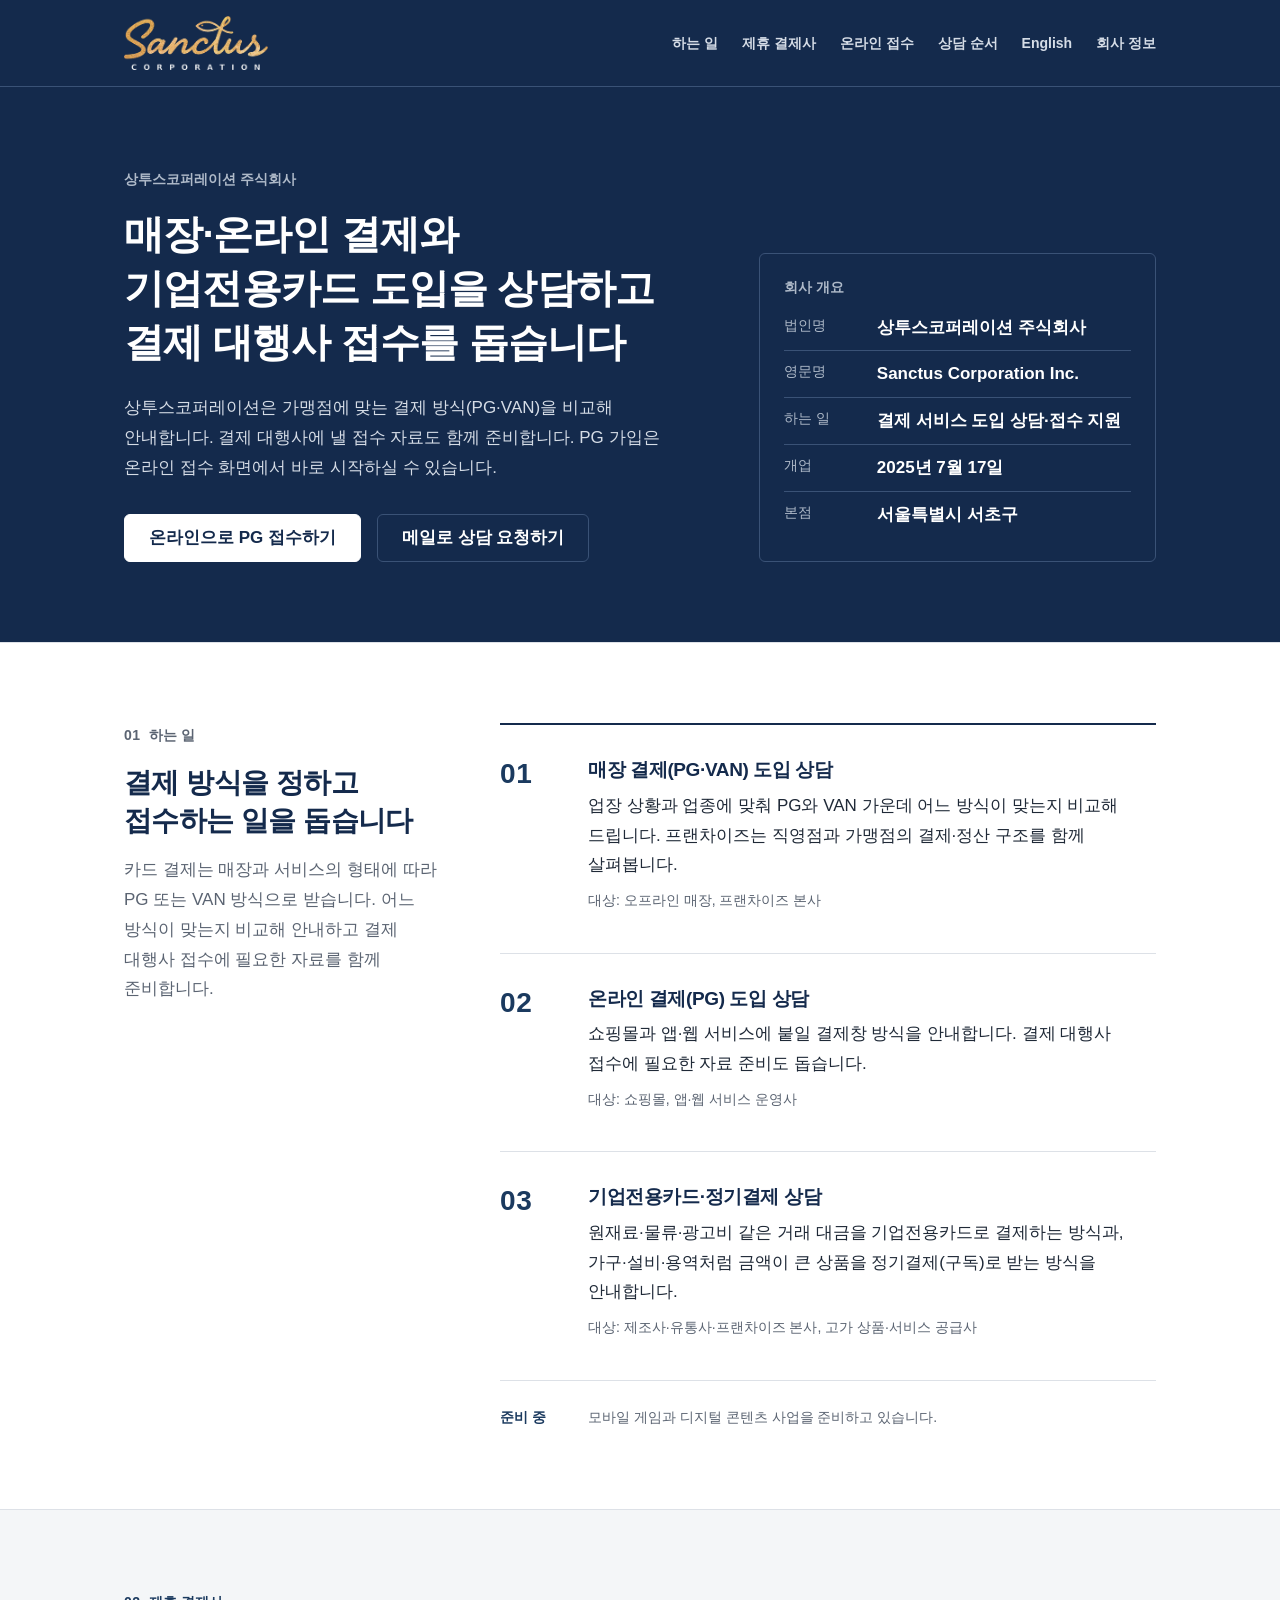
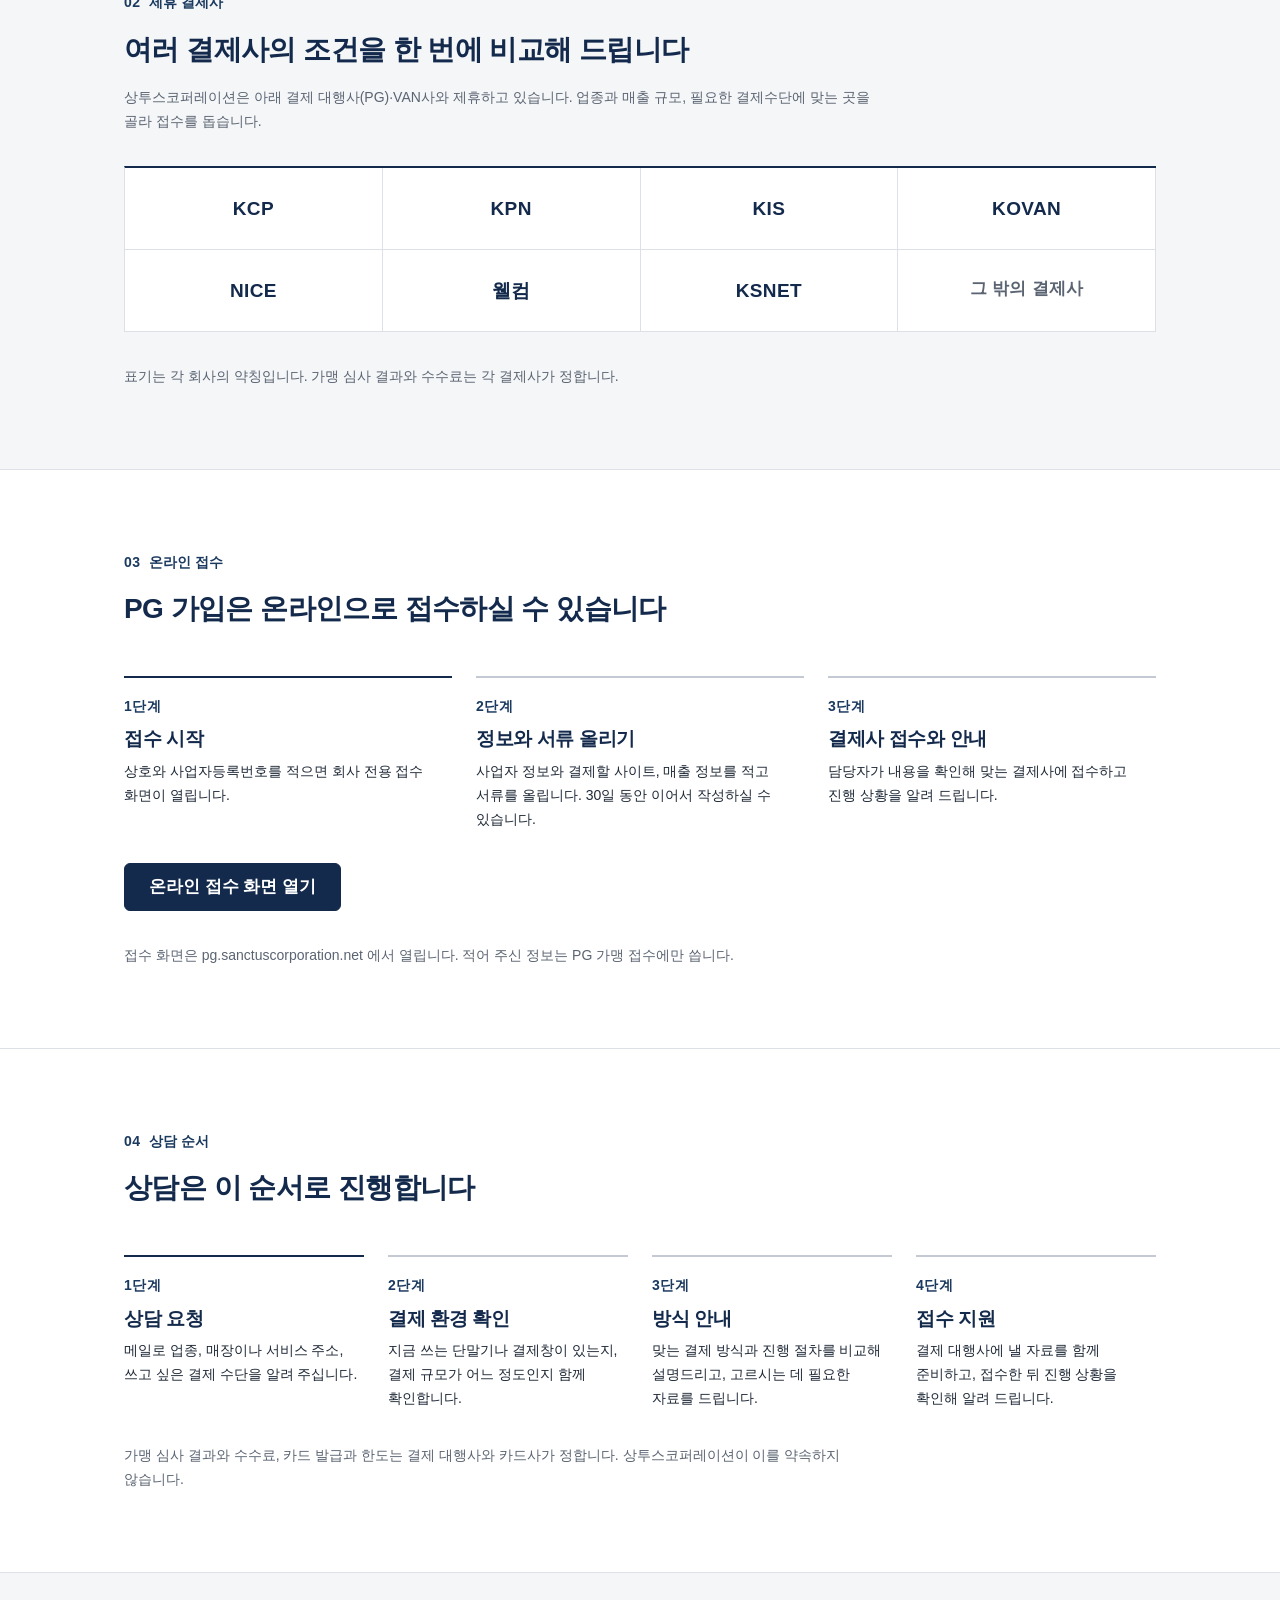
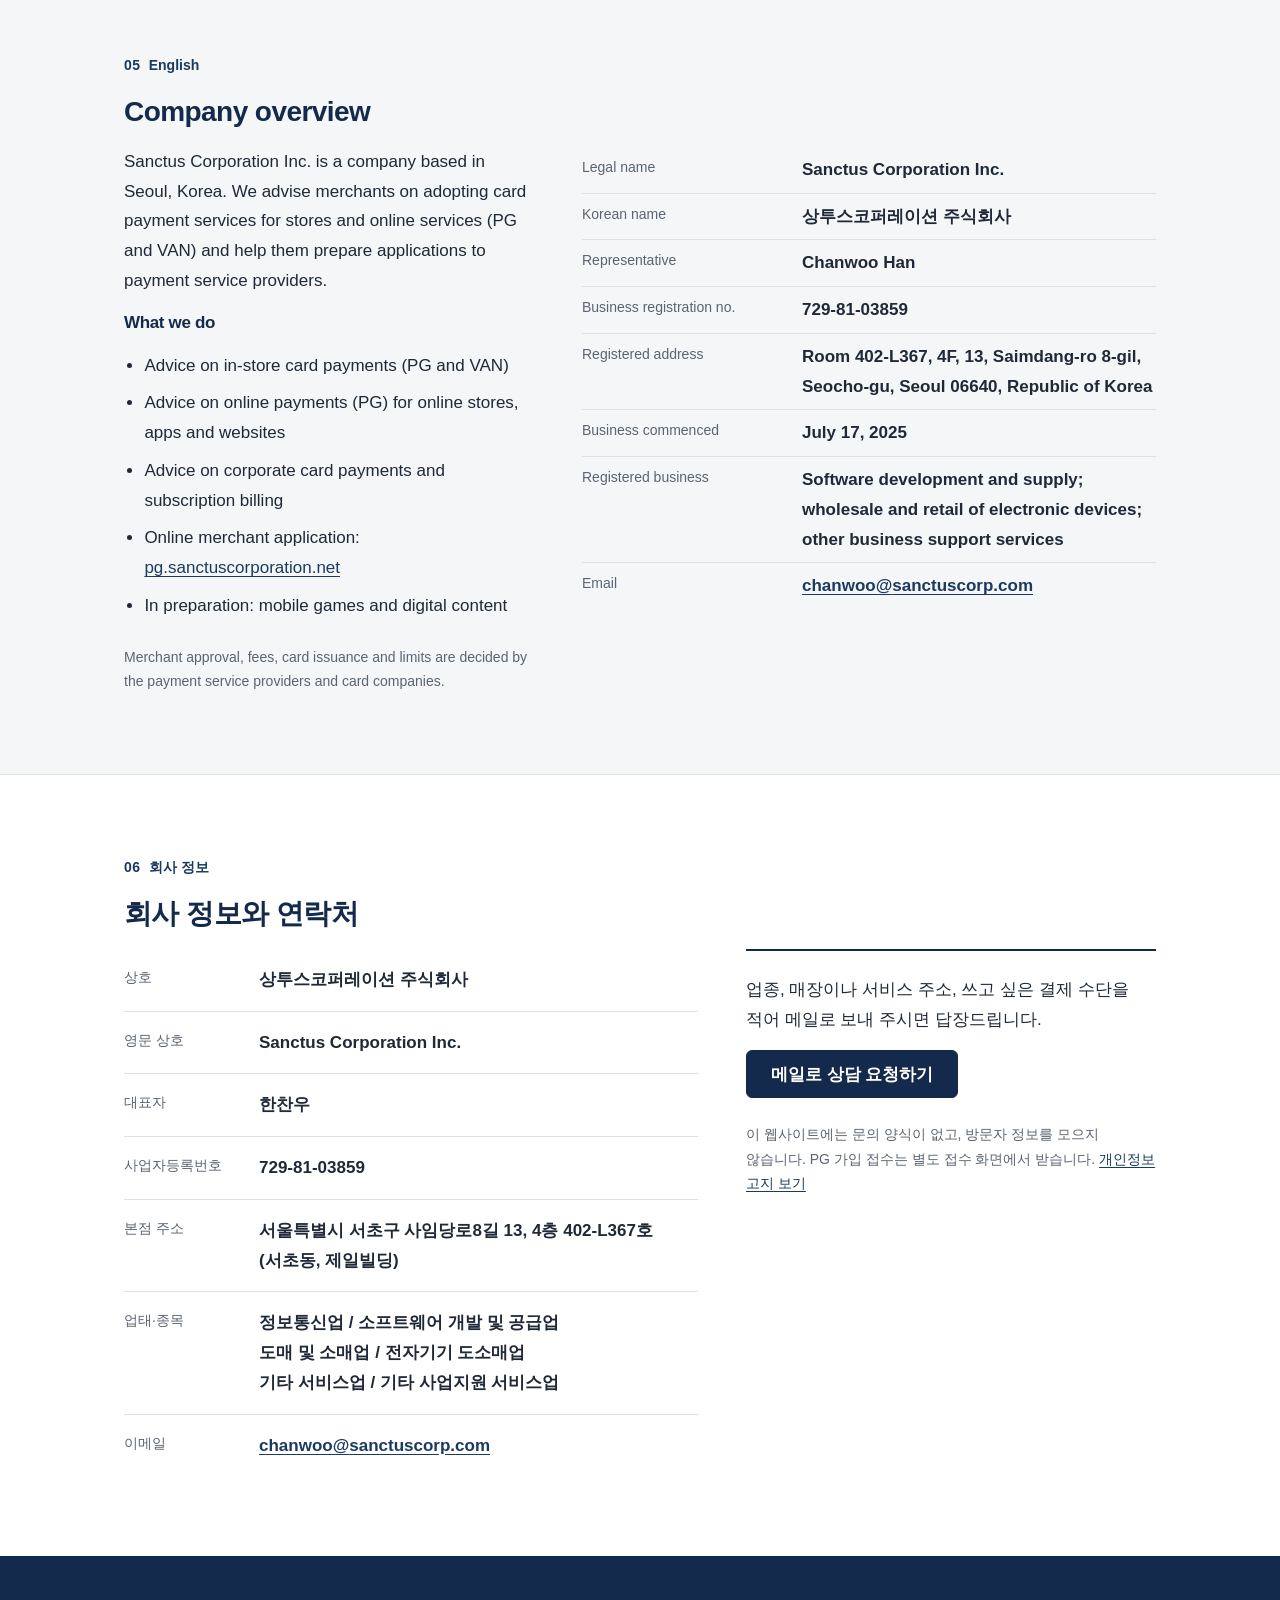
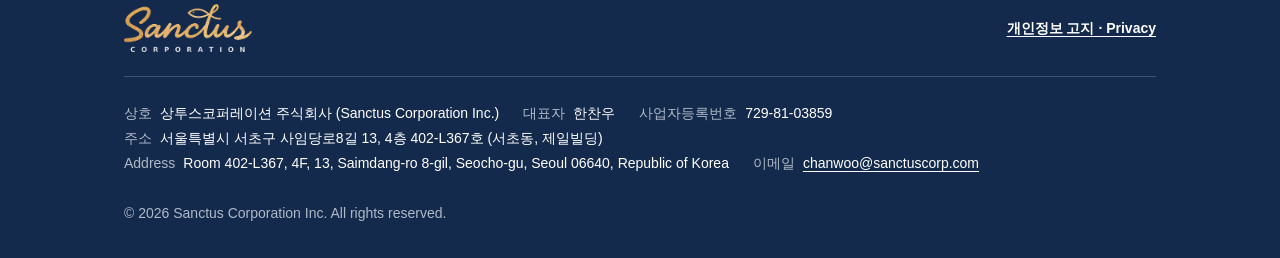
==== index.html @ ce3ea5f5 "feat: sanctuscorporation.com company site Co-Authored-By: Claude <noreply@anthropic.com>" ====
<!doctype html>
<html lang="ko">
<head>
<meta charset="utf-8">
<meta name="viewport" content="width=device-width, initial-scale=1">
<title data-slot="page-title">상투스코퍼레이션 주식회사 | 결제 서비스 도입 상담·PG 접수 · Sanctus Corporation Inc.</title>
<meta name="description" data-slot="page-description" content="상투스코퍼레이션 주식회사(Sanctus Corporation Inc.)는 매장·온라인 결제(PG·VAN)와 기업전용카드·정기결제 도입을 상담하고 결제 대행사 접수를 돕는 서울 서초구의 회사입니다.">
<link rel="canonical" href="https://sanctuscorporation.com/">
<link rel="icon" href="favicon.svg" type="image/svg+xml">
<link rel="apple-touch-icon" href="apple-touch-icon.png">
<meta name="theme-color" content="#142A4C">
<meta property="og:type" content="website">
<meta property="og:site_name" content="상투스코퍼레이션 주식회사">
<meta property="og:title" content="상투스코퍼레이션 주식회사 · Sanctus Corporation Inc.">
<meta property="og:description" content="매장·온라인 결제(PG·VAN)와 기업전용카드·정기결제 도입을 상담하고 결제 대행사 접수를 돕습니다.">
<meta property="og:url" content="https://sanctuscorporation.com/">
<meta property="og:image" content="https://sanctuscorporation.com/og-image.png">
<meta property="og:image:width" content="1200">
<meta property="og:image:height" content="630">
<meta property="og:image:alt" content="상투스코퍼레이션 로고와 회사 이름">
<meta property="og:locale" content="ko_KR">
<meta property="og:locale:alternate" content="en_US">
<meta name="twitter:card" content="summary_large_image">
<script type="application/ld+json">
{
  "@context": "https://schema.org",
  "@type": "Organization",
  "name": "Sanctus Corporation Inc.",
  "legalName": "Sanctus Corporation Inc.",
  "alternateName": "상투스코퍼레이션 주식회사",
  "url": "https://sanctuscorporation.com/",
  "logo": "https://sanctuscorporation.com/assets/sanctus-corporation-logo.png",
  "email": "chanwoo@sanctuscorp.com",
  "taxID": "729-81-03859",
  "address": {
    "@type": "PostalAddress",
    "streetAddress": "Room 402-L367, 4F, 13, Saimdang-ro 8-gil, Seocho-gu",
    "addressLocality": "Seoul",
    "postalCode": "06640",
    "addressCountry": "KR"
  }
}
</script>
<style>
/* sanctus-base v1 */
/* sanctus-base.css — 상투스 판 웹 기본 토큰 v1 (2026-10-11)
   원본: 강의랜딩 index.html :root, sanctus-doc-style 팔레트. 견본에는 이 파일을 <style> 안에 그대로 붙여 넣는다(외부 참조 금지).
   바꿀 때는 버전을 올리고 «00. 웹페이지 템플릿 목록»의 «공용 CSS 버전» 표와 영향받는 견본을 다시 점검한다. */
:root{
  /* 색 — 네이비 한 계열. 밝은 파랑·하늘색 음영·형광·신호색 금지. 강조는 크기·굵기로 */
  --navy-deep:#142A4C; --navy:#1B3A5F; --ink:#1F2937; --muted:#5B6472;
  --line:#DDE1E7; --line-strong:#C3CAD4; --bg:#FFFFFF; --bg-soft:#F4F6F8;
  --warn-bg:#FFF8E6; --warn-line:#E0C67A; --warn-ink:#6B4E00;
  /* 글자 — 4단 + 본문. 한글은 keep-all, 자간은 제목만 살짝 */
  --font:"Pretendard Variable",Pretendard,-apple-system,BlinkMacSystemFont,"Segoe UI","Malgun Gothic","맑은 고딕","Apple SD Gothic Neo","Noto Sans KR",sans-serif;
  --fs-1:clamp(28px,4.2vw,40px); --fs-2:clamp(22px,2.8vw,28px); --fs-3:19px; --fs-body:17px; --fs-small:14px;
  --lh-body:1.75; --lh-head:1.35;
  /* 여백 — 8의 배수 */
  --s1:8px; --s2:16px; --s3:24px; --s4:32px; --s5:48px; --s6:80px;
  /* 모서리 1종, 그림자 0 */
  --radius:6px;
  /* 모션 — 200ms 이하, 한 번만 */
  --ease:cubic-bezier(.2,.7,.2,1); --dur:180ms;
  --maxw:1080px; --maxw-text:760px;
}
*{box-sizing:border-box}
html{-webkit-text-size-adjust:100%}
body{margin:0;background:var(--bg);color:var(--ink);font-family:var(--font);font-size:var(--fs-body);
  line-height:var(--lh-body);word-break:keep-all;overflow-wrap:break-word}
h1,h2,h3{color:var(--navy-deep);line-height:var(--lh-head);letter-spacing:-0.02em;margin:0 0 var(--s2)}
h1{font-size:var(--fs-1);font-weight:800} h2{font-size:var(--fs-2);font-weight:700} h3{font-size:var(--fs-3);font-weight:700}
p{margin:0 0 var(--s2)} a{color:var(--navy);text-underline-offset:3px}
img{max-width:100%;height:auto;display:block}
.wrap{max-width:var(--maxw);margin:0 auto;padding:0 var(--s3)}
.wrap.text{max-width:var(--maxw-text)}
:focus-visible{outline:3px solid var(--navy);outline-offset:2px}
.sample-banner{background:var(--warn-bg);border-bottom:1px solid var(--warn-line);color:var(--warn-ink);
  font-size:var(--fs-small);text-align:center;padding:var(--s1) var(--s2)}
.slot{border:1px dashed var(--line-strong);background:var(--bg-soft);color:var(--muted);
  display:flex;align-items:center;justify-content:center;text-align:center;font-size:var(--fs-small);border-radius:var(--radius)}
.tbd{background:var(--warn-bg);color:var(--warn-ink);padding:0 4px;border-radius:3px;font-size:.9em}
@media (prefers-reduced-motion:reduce){*{animation:none!important;transition:none!important;scroll-behavior:auto!important}}

/* sanctuscorporation.com 회사 홈페이지 — W01 기업·브랜드 홈페이지, 변형 «다. 진한 바탕형» (2026-11-10)
   글꼴은 외부에서 불러오지 않습니다. --font 의 Pretendard 는 기기에 설치돼 있을 때만 쓰이고, 없으면 시스템 고딕으로 내려갑니다. */
:root{--on-navy:#D5DCE6; --on-navy-muted:#AEB9C8; --on-navy-strong:#FFFFFF; --line-on-navy:#3A5276}
html{scroll-behavior:smooth}
.label{display:flex;flex-wrap:wrap;min-width:0;overflow-wrap:anywhere;gap:var(--s1);align-items:baseline;font-size:var(--fs-small);font-weight:600;color:var(--navy);margin:0 0 var(--s2)}
.label .no{font-variant-numeric:tabular-nums;letter-spacing:.04em}
section{padding:var(--s6) 0;border-top:1px solid var(--line)}
section.soft{background:var(--bg-soft)}
.skip{position:absolute;left:var(--s2);top:calc(var(--s6) * -1);z-index:10;background:var(--bg);color:var(--navy-deep);padding:var(--s1) var(--s2);border-radius:var(--radius);font-weight:700;text-decoration:none}
.skip:focus{top:var(--s2)}

/* 상단 — 진한 네이비. 로고(금색·흰 글자)는 어두운 바탕용입니다 */
.site-head{background:var(--navy-deep);border-bottom:1px solid var(--line-on-navy)}
.site-head .wrap{display:flex;flex-wrap:wrap;align-items:center;justify-content:space-between;gap:var(--s1) var(--s4);padding-top:var(--s2);padding-bottom:var(--s2)}
.brand{display:inline-flex;align-items:center;min-height:44px;border-radius:var(--radius)}
.brand img{width:144px}
.nav ul{list-style:none;margin:0;padding:0;display:flex;flex-wrap:wrap;gap:0 var(--s3)}
.nav a{display:inline-flex;align-items:center;min-height:44px;color:var(--on-navy);text-decoration:none;font-size:var(--fs-small);font-weight:600}
.nav a:hover{color:var(--on-navy-strong);text-decoration:underline}
.site-head :focus-visible,.hero :focus-visible,.site-foot :focus-visible{outline-color:var(--on-navy-strong)}

/* 히어로 — 진한 바탕, 왼쪽 정렬 한 문장 + 버튼 하나, 오른쪽 회사 개요 표 */
.hero{background:var(--navy-deep);color:var(--on-navy);border-top:0;padding:var(--s6) 0}
.hero .label{color:var(--on-navy-muted)}
.hero-grid{display:grid;grid-template-columns:minmax(0,7fr) minmax(0,5fr);gap:var(--s6);align-items:end}
.hero h1{color:var(--on-navy-strong);max-width:16em;margin-bottom:var(--s3);text-wrap:pretty}
.hero .lead{color:var(--on-navy);max-width:34em;margin-bottom:var(--s4)}
.btn{display:inline-flex;align-items:center;justify-content:center;min-height:48px;padding:0 var(--s3);background:var(--navy-deep);color:var(--on-navy-strong);
  text-decoration:none;font-weight:700;border-radius:var(--radius);border:1px solid var(--navy-deep);text-align:center;transition:background var(--dur) var(--ease)}
.btn:hover{background:var(--navy)}
.btn.on-dark{background:var(--on-navy-strong);color:var(--navy-deep);border-color:var(--on-navy-strong)}
.btn.on-dark:hover{background:var(--on-navy)}
.facts{border:1px solid var(--line-on-navy);border-radius:var(--radius);padding:var(--s3)}
.facts h2{font-size:var(--fs-small);font-weight:700;color:var(--on-navy-muted);letter-spacing:0;margin:0 0 var(--s1)}
dl.rows{margin:0}
dl.rows div{display:grid;grid-template-columns:7em minmax(0,1fr);gap:var(--s2);padding:var(--s1) 0;border-top:1px solid var(--line)}
dl.rows div:first-child{border-top:0}
dl.rows dt{color:var(--muted);font-size:var(--fs-small)}
dl.rows dd{margin:0;font-weight:600;color:var(--ink);min-width:0;overflow-wrap:anywhere}
.facts dl.rows div{grid-template-columns:4.5em minmax(0,1fr);border-top-color:var(--line-on-navy)}
.facts dl.rows dt{color:var(--on-navy-muted)}
.facts dl.rows dd{color:var(--on-navy-strong)}

/* 01 하는 일 — 번호 목록(카드 아님) */
.split{display:grid;grid-template-columns:minmax(0,4fr) minmax(0,8fr);gap:var(--s5)}
.split .intro p{color:var(--muted)}
ol.services{list-style:none;margin:0;padding:0;border-bottom:1px solid var(--line)}
ol.services li{display:grid;grid-template-columns:64px minmax(0,1fr);gap:var(--s3);padding:var(--s4) 0;border-top:1px solid var(--line)}
ol.services li:first-child{border-top:2px solid var(--navy-deep)}
.num-big{font-size:var(--fs-2);font-weight:700;color:var(--navy);font-variant-numeric:tabular-nums;line-height:1.2;letter-spacing:.02em}
ol.services h3{margin-bottom:var(--s1)}
ol.services p{margin-bottom:var(--s1)}
.meta{font-size:var(--fs-small);color:var(--muted);margin:0}
.soon{display:grid;grid-template-columns:64px minmax(0,1fr);gap:var(--s3);margin:var(--s3) 0 0;font-size:var(--fs-small);color:var(--muted)}
.soon b{color:var(--navy);font-weight:700}

/* 02 상담 순서 */
ol.steps{list-style:none;margin:var(--s5) 0 0;padding:0;display:grid;grid-template-columns:repeat(4,minmax(0,1fr));gap:var(--s3)}
ol.steps li{border-top:2px solid var(--line-strong);padding-top:var(--s2)}
ol.steps li:first-child{border-top-color:var(--navy-deep)}
ol.steps .step{display:block;font-size:var(--fs-small);font-weight:700;color:var(--navy);font-variant-numeric:tabular-nums;margin-bottom:var(--s1);letter-spacing:.04em}
ol.steps h3{margin-bottom:var(--s1)}
ol.steps p{color:var(--ink);font-size:var(--fs-small);line-height:1.7;margin:0}
.note{margin:var(--s4) 0 0;font-size:var(--fs-small);color:var(--muted);max-width:var(--maxw-text)}

/* 03 English — 회사 개요·사업 영역·연락처 요약 */
.en-grid{display:grid;grid-template-columns:minmax(0,5fr) minmax(0,7fr);gap:var(--s5);align-items:start}
.en-grid h3{font-size:var(--fs-body)}
.en-list{margin:0 0 var(--s3);padding-left:1.2em}
.en-list li{margin-bottom:var(--s1)}
.en-grid dl.rows div{grid-template-columns:12em minmax(0,1fr)}

/* 04 회사 정보·연락처 */
.contact-grid{display:grid;grid-template-columns:minmax(0,7fr) minmax(0,5fr);gap:var(--s5);align-items:start}
.contact-grid dl.rows div{padding:var(--s2) 0}
.ask{border-top:2px solid var(--navy-deep);padding-top:var(--s3)}
.ask .small{font-size:var(--fs-small);color:var(--muted);margin:var(--s3) 0 0}

/* 바닥글 — 사업자 정보 */
.site-foot{background:var(--navy-deep);color:var(--on-navy);padding:var(--s5) 0 var(--s4);font-size:var(--fs-small);line-height:1.8}
.site-foot a{color:var(--on-navy-strong)}
.foot-top{display:flex;flex-wrap:wrap;justify-content:space-between;align-items:center;gap:var(--s2) var(--s4);padding-bottom:var(--s3);border-bottom:1px solid var(--line-on-navy);margin-bottom:var(--s3)}
.foot-top img{width:128px}
.foot-links{list-style:none;margin:0;padding:0;display:flex;flex-wrap:wrap;gap:0 var(--s3)}
.foot-links a{display:inline-flex;align-items:center;min-height:44px;font-weight:700}
.biz{margin:0;display:flex;flex-wrap:wrap;gap:0 var(--s3)}
.biz div{display:flex;gap:var(--s1);min-width:0;max-width:100%}
.biz dt{color:var(--on-navy-muted);flex:none}
.biz dd{margin:0;color:var(--on-navy-strong);min-width:0;overflow-wrap:anywhere}
.copy{margin:var(--s3) 0 0;color:var(--on-navy-muted)}
.nw{white-space:nowrap}
dd .line{display:block}

@media (max-width:900px){
  .hero-grid,.split,.contact-grid,.en-grid{grid-template-columns:minmax(0,1fr);gap:var(--s4)}
  ol.steps{grid-template-columns:repeat(2,minmax(0,1fr));row-gap:var(--s4)}
}
@media (max-width:560px){
  section{padding:var(--s5) 0}
  .hero{padding:var(--s5) 0}
  .wrap{padding:0 var(--s2)}
  .site-head .wrap{flex-direction:column;align-items:flex-start;gap:0}
  .brand img{width:128px}
  ol.services li,.soon{grid-template-columns:minmax(0,1fr);gap:var(--s1)}
  ol.steps{grid-template-columns:minmax(0,1fr);gap:var(--s3)}
  dl.rows div,.en-grid dl.rows div,.facts dl.rows div{grid-template-columns:minmax(0,1fr);gap:0}
  .btn{width:100%}
}

/* sanctuscorporation.com 추가 — 접수 버튼·제휴 결제사·온라인 접수 (2026-11-11) */
.btn-row{display:flex;flex-wrap:wrap;gap:var(--s2)}
.btn.ghost{background:transparent;color:var(--on-navy-strong);border-color:var(--line-on-navy)}
.btn.ghost:hover{background:var(--navy)}
ul.partners{list-style:none;margin:var(--s4) 0 0;padding:0;display:grid;grid-template-columns:repeat(4,minmax(0,1fr));border-top:2px solid var(--navy-deep);border-left:1px solid var(--line)}
ul.partners li{border-right:1px solid var(--line);border-bottom:1px solid var(--line);padding:var(--s3) var(--s2);text-align:center;font-weight:700;color:var(--navy-deep);font-size:var(--fs-3);letter-spacing:.02em;background:var(--bg)}
ul.partners li.etc{color:var(--muted);font-weight:600;font-size:var(--fs-body)}
ol.steps.three{grid-template-columns:repeat(3,minmax(0,1fr))}
.apply-cta{margin:var(--s4) 0 0}
@media (max-width:900px){ul.partners{grid-template-columns:repeat(2,minmax(0,1fr))} ol.steps.three{grid-template-columns:minmax(0,1fr)}}
</style>
</head>
<body>
<a class="skip" href="#main">본문으로 건너뛰기</a>

<header class="site-head">
  <div class="wrap">
    <a class="brand" href="#top">
      <picture>
        <source srcset="assets/sanctus-corporation-logo.webp" type="image/webp">
        <img src="assets/sanctus-corporation-logo.png" width="144" height="53" alt="상투스코퍼레이션 주식회사 (Sanctus Corporation Inc.)">
      </picture>
    </a>
    <nav class="nav" aria-label="주 메뉴">
      <ul>
        <li><a href="#services">하는 일</a></li>
        <li><a href="#partners">제휴 결제사</a></li>
        <li><a href="#apply">온라인 접수</a></li>
        <li><a href="#process">상담 순서</a></li>
        <li><a href="#english" lang="en">English</a></li>
        <li><a href="#contact">회사 정보</a></li>
      </ul>
    </nav>
  </div>
</header>

<main id="main">
  <section class="hero" id="top" aria-labelledby="hero-title">
    <div class="wrap hero-grid">
      <div>
        <p class="label" data-slot="hero-eyebrow">상투스코퍼레이션 주식회사</p>
        <h1 id="hero-title" data-slot="hero-title">매장·온라인 결제와 기업전용카드 도입을 상담하고 결제 대행사 접수를 돕습니다</h1>
        <p class="lead" data-slot="hero-lead">상투스코퍼레이션은 가맹점에 맞는 결제 방식(PG·VAN)을 비교해 안내합니다. 결제 대행사에 낼 접수 자료도 함께 준비합니다. PG 가입은 온라인 접수 화면에서 바로 시작하실 수 있습니다.</p>
        <div class="btn-row"><a class="btn on-dark" href="https://pg.sanctuscorporation.net/" data-slot="hero-cta">온라인으로 PG 접수하기</a><a class="btn ghost" href="mailto:chanwoo@sanctuscorp.com?subject=%5B%EC%83%81%EB%8B%B4%20%EC%9A%94%EC%B2%AD%5D%20%EA%B2%B0%EC%A0%9C%20%EC%84%9C%EB%B9%84%EC%8A%A4%20%EB%8F%84%EC%9E%85" data-slot="hero-cta-2">메일로 상담 요청하기</a></div>
      </div>
      <aside class="facts" aria-labelledby="facts-title">
        <h2 id="facts-title">회사 개요</h2>
        <dl class="rows">
          <div><dt>법인명</dt><dd data-slot="fact-entity">상투스코퍼레이션 주식회사</dd></div>
          <div><dt>영문명</dt><dd data-slot="fact-entity-en" lang="en">Sanctus Corporation Inc.</dd></div>
          <div><dt>하는 일</dt><dd data-slot="fact-business">결제 서비스 도입 상담·접수 지원</dd></div>
          <div><dt>개업</dt><dd data-slot="fact-founded">2025년 7월 17일</dd></div>
          <div><dt>본점</dt><dd data-slot="fact-location">서울특별시 서초구</dd></div>
        </dl>
      </aside>
    </div>
  </section>

  <section id="services" aria-labelledby="services-title">
    <div class="wrap split">
      <div class="intro">
        <p class="label"><span class="no">01</span> 하는 일</p>
        <h2 id="services-title" data-slot="services-title">결제 방식을 정하고 접수하는 일을 돕습니다</h2>
        <p data-slot="services-intro">카드 결제는 매장과 서비스의 형태에 따라 PG 또는 VAN 방식으로 받습니다. 어느 방식이 맞는지 비교해 안내하고 결제 대행사 접수에 필요한 자료를 함께 준비합니다.</p>
      </div>
      <div>
        <ol class="services">
          <li>
            <span class="num-big" aria-hidden="true">01</span>
            <div>
              <h3 data-slot="service-1-title">매장 결제(PG·VAN) 도입 상담</h3>
              <p data-slot="service-1-desc">업장 상황과 업종에 맞춰 PG와 VAN 가운데 어느 방식이 맞는지 비교해 드립니다. 프랜차이즈는 직영점과 가맹점의 결제·정산 구조를 함께 살펴봅니다.</p>
              <p class="meta" data-slot="service-1-meta">대상: 오프라인 매장, 프랜차이즈 본사</p>
            </div>
          </li>
          <li>
            <span class="num-big" aria-hidden="true">02</span>
            <div>
              <h3 data-slot="service-2-title">온라인 결제(PG) 도입 상담</h3>
              <p data-slot="service-2-desc">쇼핑몰과 앱·웹 서비스에 붙일 결제창 방식을 안내합니다. 결제 대행사 접수에 필요한 자료 준비도 돕습니다.</p>
              <p class="meta" data-slot="service-2-meta">대상: 쇼핑몰, 앱·웹 서비스 운영사</p>
            </div>
          </li>
          <li>
            <span class="num-big" aria-hidden="true">03</span>
            <div>
              <h3 data-slot="service-3-title">기업전용카드·정기결제 상담</h3>
              <p data-slot="service-3-desc">원재료·물류·광고비 같은 거래 대금을 기업전용카드로 결제하는 방식과, 가구·설비·용역처럼 금액이 큰 상품을 정기결제(구독)로 받는 방식을 안내합니다.</p>
              <p class="meta" data-slot="service-3-meta">대상: 제조사·유통사·프랜차이즈 본사, 고가 상품·서비스 공급사</p>
            </div>
          </li>
        </ol>
        <p class="soon" data-slot="service-soon"><b>준비 중</b><span>모바일 게임과 디지털 콘텐츠 사업을 준비하고 있습니다.</span></p>
      </div>
    </div>
  </section>

  <section id="partners" class="soft" aria-labelledby="partners-title">
    <div class="wrap">
      <p class="label"><span class="no">02</span> 제휴 결제사</p>
      <h2 id="partners-title" data-slot="partners-title">여러 결제사의 조건을 한 번에 비교해 드립니다</h2>
      <p class="note" style="margin-top:0" data-slot="partners-intro">상투스코퍼레이션은 아래 결제 대행사(PG)·VAN사와 제휴하고 있습니다. 업종과 매출 규모, 필요한 결제수단에 맞는 곳을 골라 접수를 돕습니다.</p>
      <ul class="partners" data-slot="partners-list">
        <li>KCP</li>
        <li>KPN</li>
        <li>KIS</li>
        <li>KOVAN</li>
        <li>NICE</li>
        <li>웰컴</li>
        <li>KSNET</li>
        <li class="etc">그 밖의 결제사</li>
      </ul>
      <p class="note" data-slot="partners-note">표기는 각 회사의 약칭입니다. 가맹 심사 결과와 수수료는 각 결제사가 정합니다.</p>
    </div>
  </section>

  <section id="apply" aria-labelledby="apply-title">
    <div class="wrap">
      <p class="label"><span class="no">03</span> 온라인 접수</p>
      <h2 id="apply-title" data-slot="apply-title">PG 가입은 온라인으로 접수하실 수 있습니다</h2>
      <ol class="steps three">
        <li>
          <span class="step">1단계</span>
          <h3>접수 시작</h3>
          <p>상호와 사업자등록번호를 적으면 회사 전용 접수 화면이 열립니다.</p>
        </li>
        <li>
          <span class="step">2단계</span>
          <h3>정보와 서류 올리기</h3>
          <p>사업자 정보와 결제할 사이트, 매출 정보를 적고 서류를 올립니다. 30일 동안 이어서 작성하실 수 있습니다.</p>
        </li>
        <li>
          <span class="step">3단계</span>
          <h3>결제사 접수와 안내</h3>
          <p>담당자가 내용을 확인해 맞는 결제사에 접수하고 진행 상황을 알려 드립니다.</p>
        </li>
      </ol>
      <p class="apply-cta"><a class="btn" href="https://pg.sanctuscorporation.net/" data-slot="apply-cta">온라인 접수 화면 열기</a></p>
      <p class="note" data-slot="apply-note">접수 화면은 pg.sanctuscorporation.net 에서 열립니다. 적어 주신 정보는 PG 가맹 접수에만 씁니다.</p>
    </div>
  </section>

  <section id="process" aria-labelledby="process-title">
    <div class="wrap">
      <p class="label"><span class="no">04</span> 상담 순서</p>
      <h2 id="process-title" data-slot="process-title">상담은 이 순서로 진행합니다</h2>
      <ol class="steps">
        <li>
          <span class="step">1단계</span>
          <h3 data-slot="process-1-title">상담 요청</h3>
          <p data-slot="process-1-desc">메일로 업종, 매장이나 서비스 주소, 쓰고 싶은 결제 수단을 알려 주십니다.</p>
        </li>
        <li>
          <span class="step">2단계</span>
          <h3 data-slot="process-2-title">결제 환경 확인</h3>
          <p data-slot="process-2-desc">지금 쓰는 단말기나 결제창이 있는지, 결제 규모가 어느 정도인지 함께 확인합니다.</p>
        </li>
        <li>
          <span class="step">3단계</span>
          <h3 data-slot="process-3-title">방식 안내</h3>
          <p data-slot="process-3-desc">맞는 결제 방식과 진행 절차를 비교해 설명드리고, 고르시는 데 필요한 자료를 드립니다.</p>
        </li>
        <li>
          <span class="step">4단계</span>
          <h3 data-slot="process-4-title">접수 지원</h3>
          <p data-slot="process-4-desc">결제 대행사에 낼 자료를 함께 준비하고, 접수한 뒤 진행 상황을 확인해 알려 드립니다.</p>
        </li>
      </ol>
      <p class="note" data-slot="process-note">가맹 심사 결과와 수수료, 카드 발급과 한도는 결제 대행사와 카드사가 정합니다. 상투스코퍼레이션이 이를 약속하지 않습니다.</p>
    </div>
  </section>

  <section id="english" class="soft" lang="en" aria-labelledby="english-title">
    <div class="wrap">
      <p class="label"><span class="no">05</span> English</p>
      <h2 id="english-title" data-slot="en-title">Company overview</h2>
      <div class="en-grid">
        <div>
          <p data-slot="en-summary">Sanctus Corporation Inc. is a company based in Seoul, Korea. We advise merchants on adopting card payment services for stores and online services (PG and VAN) and help them prepare applications to payment service providers.</p>
          <h3>What we do</h3>
          <ul class="en-list" data-slot="en-services">
            <li>Advice on in-store card payments (PG and VAN)</li>
            <li>Advice on online payments (PG) for online stores, apps and websites</li>
            <li>Advice on corporate card payments and subscription billing</li>
            <li>Online merchant application: <a href="https://pg.sanctuscorporation.net/">pg.sanctuscorporation.net</a></li>
            <li>In preparation: mobile games and digital content</li>
          </ul>
          <p class="meta" data-slot="en-note">Merchant approval, fees, card issuance and limits are decided by the payment service providers and card companies.</p>
        </div>
        <dl class="rows">
          <div><dt>Legal name</dt><dd data-slot="en-legal-name">Sanctus Corporation Inc.</dd></div>
          <div><dt>Korean name</dt><dd data-slot="en-korean-name" lang="ko">상투스코퍼레이션 주식회사</dd></div>
          <div><dt>Representative</dt><dd data-slot="en-ceo">Chanwoo Han</dd></div>
          <div><dt>Business registration no.</dt><dd data-slot="en-bizno">729-81-03859</dd></div>
          <div><dt>Registered address</dt><dd data-slot="en-address">Room 402-L367, 4F, 13, Saimdang-ro 8-gil, Seocho-gu, Seoul 06640, Republic of Korea</dd></div>
          <div><dt>Business commenced</dt><dd data-slot="en-founded">July 17, 2025</dd></div>
          <div><dt>Registered business</dt><dd data-slot="en-business">Software development and supply; wholesale and retail of electronic devices; other business support services</dd></div>
          <div><dt>Email</dt><dd data-slot="en-email"><a href="mailto:chanwoo@sanctuscorp.com?subject=Inquiry%20-%20Sanctus%20Corporation%20Inc.">chanwoo@<wbr>sanctuscorp.com</a></dd></div>
        </dl>
      </div>
    </div>
  </section>

  <section id="contact" aria-labelledby="contact-title">
    <div class="wrap">
      <p class="label"><span class="no">06</span> 회사 정보</p>
      <h2 id="contact-title">회사 정보와 연락처</h2>
      <div class="contact-grid">
        <dl class="rows">
          <div><dt>상호</dt><dd data-slot="contact-company">상투스코퍼레이션 주식회사</dd></div>
          <div><dt>영문 상호</dt><dd data-slot="contact-company-en" lang="en">Sanctus Corporation Inc.</dd></div>
          <div><dt>대표자</dt><dd data-slot="contact-ceo">한찬우</dd></div>
          <div><dt>사업자등록번호</dt><dd data-slot="contact-bizno">729-81-03859</dd></div>
          <div><dt>본점 주소</dt><dd data-slot="contact-address">서울특별시 서초구 사임당로8길 13, 4층 <span class="nw">402-L367호</span> <span class="nw">(서초동, 제일빌딩)</span></dd></div>
          <div><dt>업태·종목</dt><dd data-slot="contact-business"><span class="line">정보통신업 / 소프트웨어 개발 및 공급업</span><span class="line">도매 및 소매업 / 전자기기 도소매업</span><span class="line">기타 서비스업 / 기타 사업지원 서비스업</span></dd></div>
          <div><dt>이메일</dt><dd data-slot="contact-email"><a href="mailto:chanwoo@sanctuscorp.com">chanwoo@<wbr>sanctuscorp.com</a></dd></div>
        </dl>
        <div class="ask">
          <p data-slot="contact-cta-text">업종, 매장이나 서비스 주소, 쓰고 싶은 결제 수단을 적어 메일로 보내 주시면 답장드립니다.</p>
          <a class="btn" href="mailto:chanwoo@sanctuscorp.com?subject=%5B%EC%83%81%EB%8B%B4%20%EC%9A%94%EC%B2%AD%5D%20%EA%B2%B0%EC%A0%9C%20%EC%84%9C%EB%B9%84%EC%8A%A4%20%EB%8F%84%EC%9E%85" data-slot="contact-cta">메일로 상담 요청하기</a>
          <p class="small" data-slot="contact-privacy">이 웹사이트에는 문의 양식이 없고, 방문자 정보를 모으지 않습니다. PG 가입 접수는 별도 접수 화면에서 받습니다. <a href="privacy.html">개인정보 고지 보기</a></p>
        </div>
      </div>
    </div>
  </section>
</main>

<footer class="site-foot">
  <div class="wrap">
    <div class="foot-top">
      <picture>
        <source srcset="assets/sanctus-corporation-logo.webp" type="image/webp">
        <img src="assets/sanctus-corporation-logo.png" width="128" height="47" alt="상투스코퍼레이션 주식회사 (Sanctus Corporation Inc.)">
      </picture>
      <ul class="foot-links">
        <li><a href="privacy.html" data-slot="legal-privacy-link">개인정보 고지 · Privacy</a></li>
      </ul>
    </div>
    <dl class="biz">
      <div><dt>상호</dt><dd data-slot="legal-company">상투스코퍼레이션 주식회사 (<span lang="en">Sanctus Corporation Inc.</span>)</dd></div>
      <div><dt>대표자</dt><dd data-slot="legal-ceo">한찬우</dd></div>
      <div><dt>사업자등록번호</dt><dd data-slot="legal-bizno">729-81-03859</dd></div>
      <div><dt>주소</dt><dd data-slot="legal-address">서울특별시 서초구 사임당로8길 13, 4층 <span class="nw">402-L367호</span> <span class="nw">(서초동, 제일빌딩)</span></dd></div>
      <div><dt lang="en">Address</dt><dd data-slot="legal-address-en" lang="en">Room 402-L367, 4F, 13, Saimdang-ro 8-gil, Seocho-gu, Seoul 06640, Republic of Korea</dd></div>
      <div><dt>이메일</dt><dd data-slot="legal-email"><a href="mailto:chanwoo@sanctuscorp.com">chanwoo@<wbr>sanctuscorp.com</a></dd></div>
    </dl>
    <p class="copy" data-slot="legal-copyright">© 2026 Sanctus Corporation Inc. All rights reserved.</p>
  </div>
</footer>
</body>
</html>
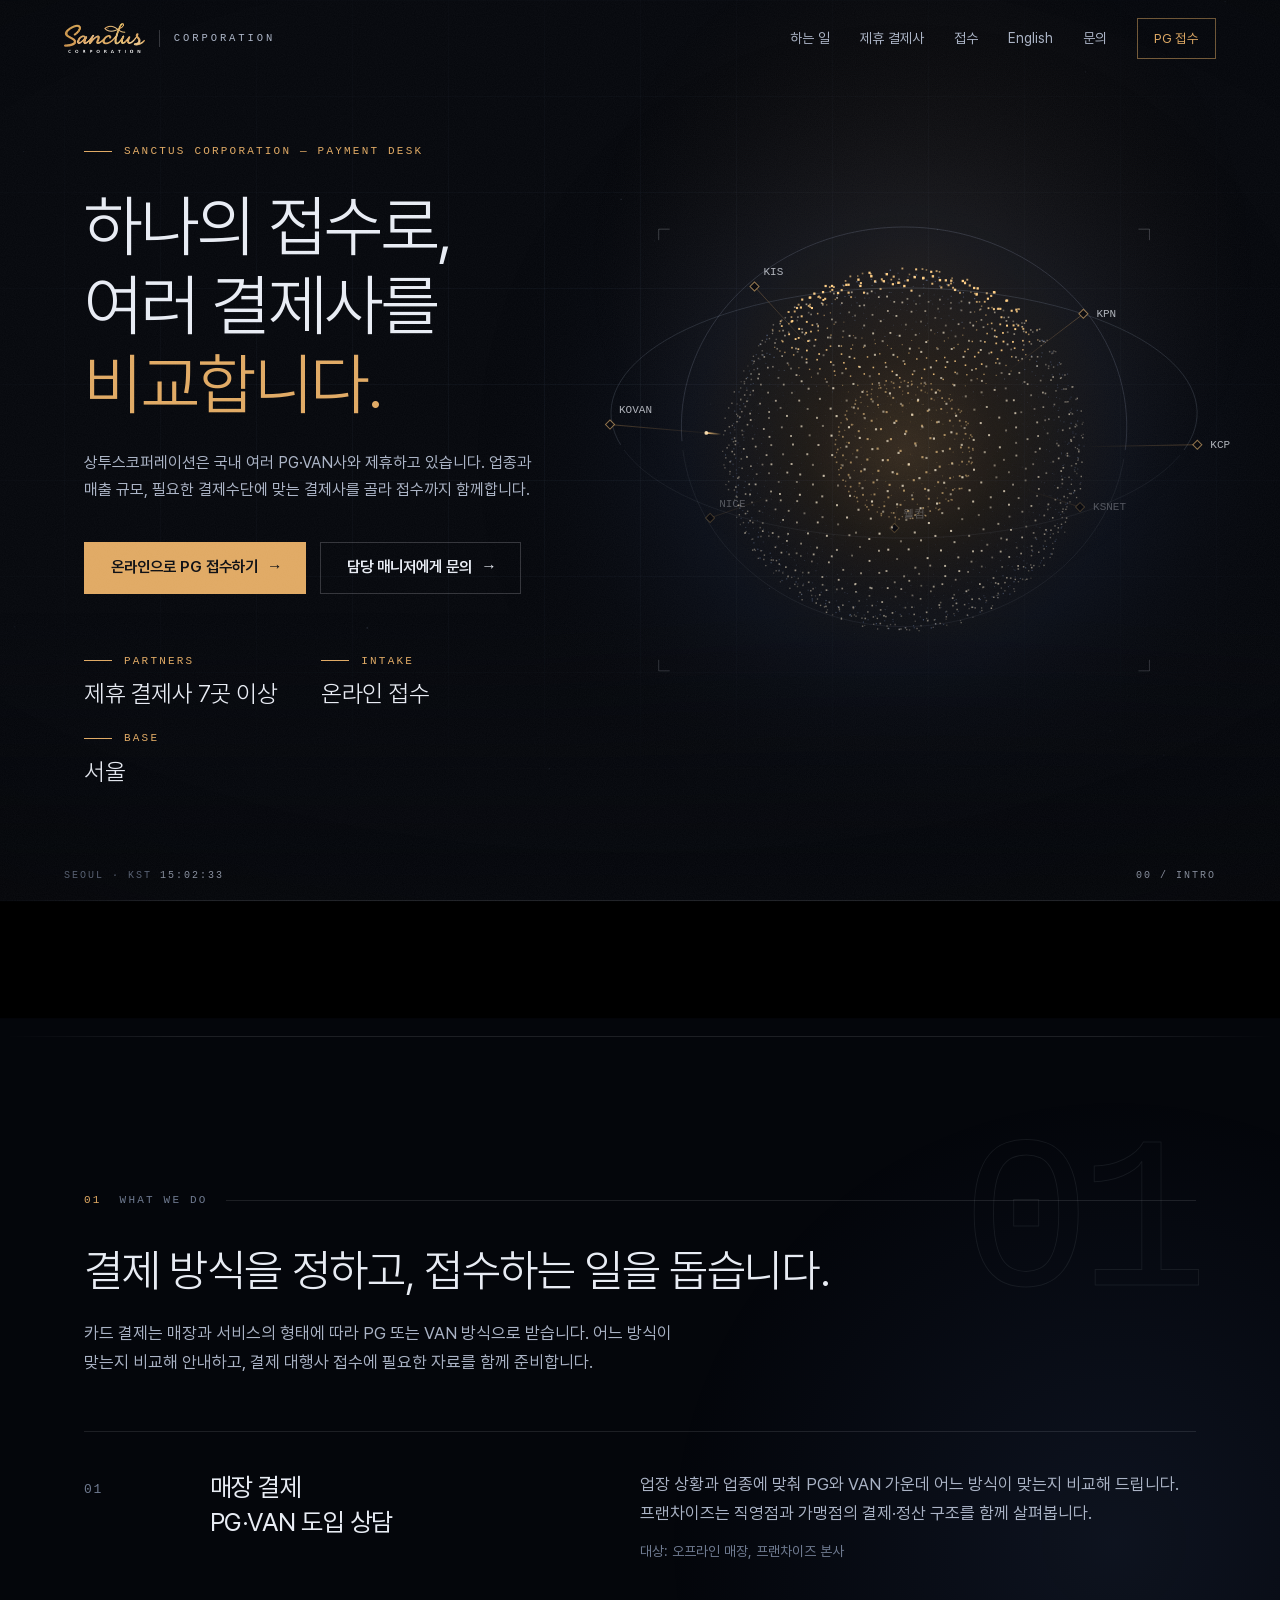
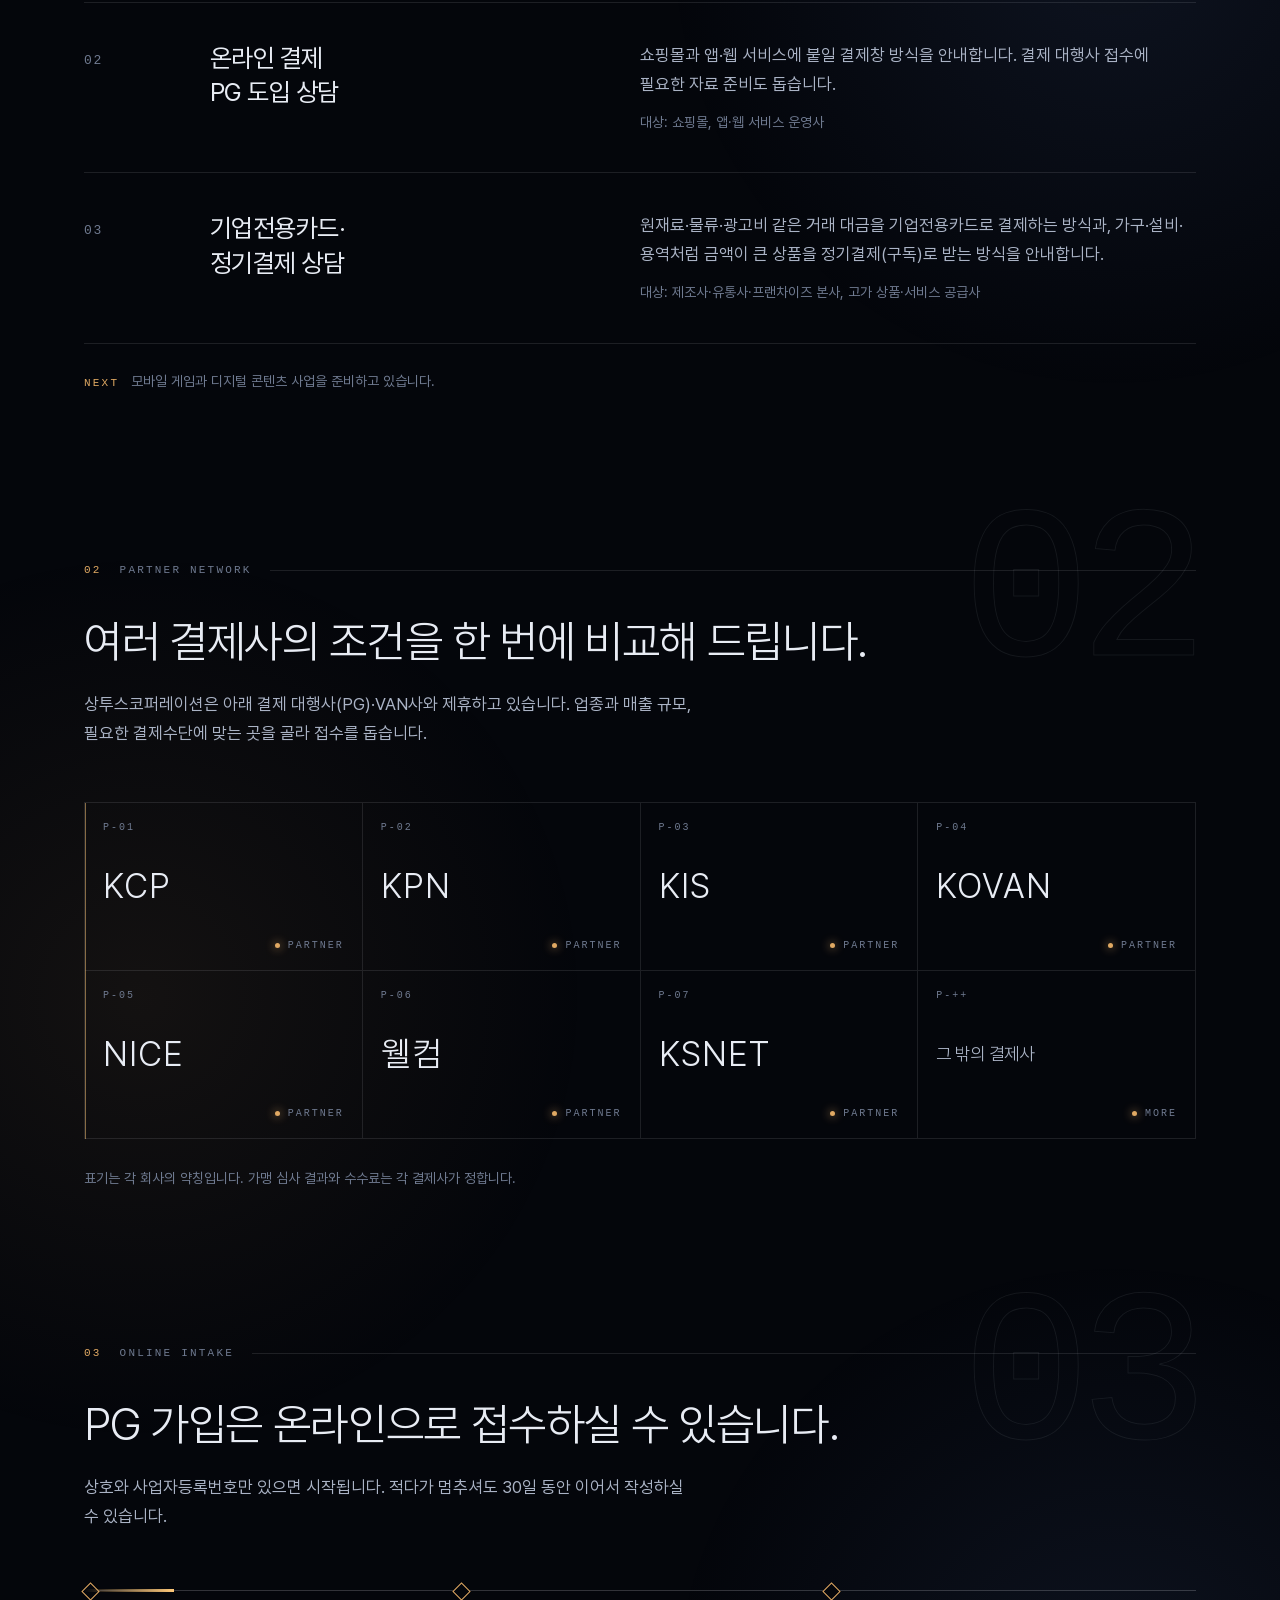
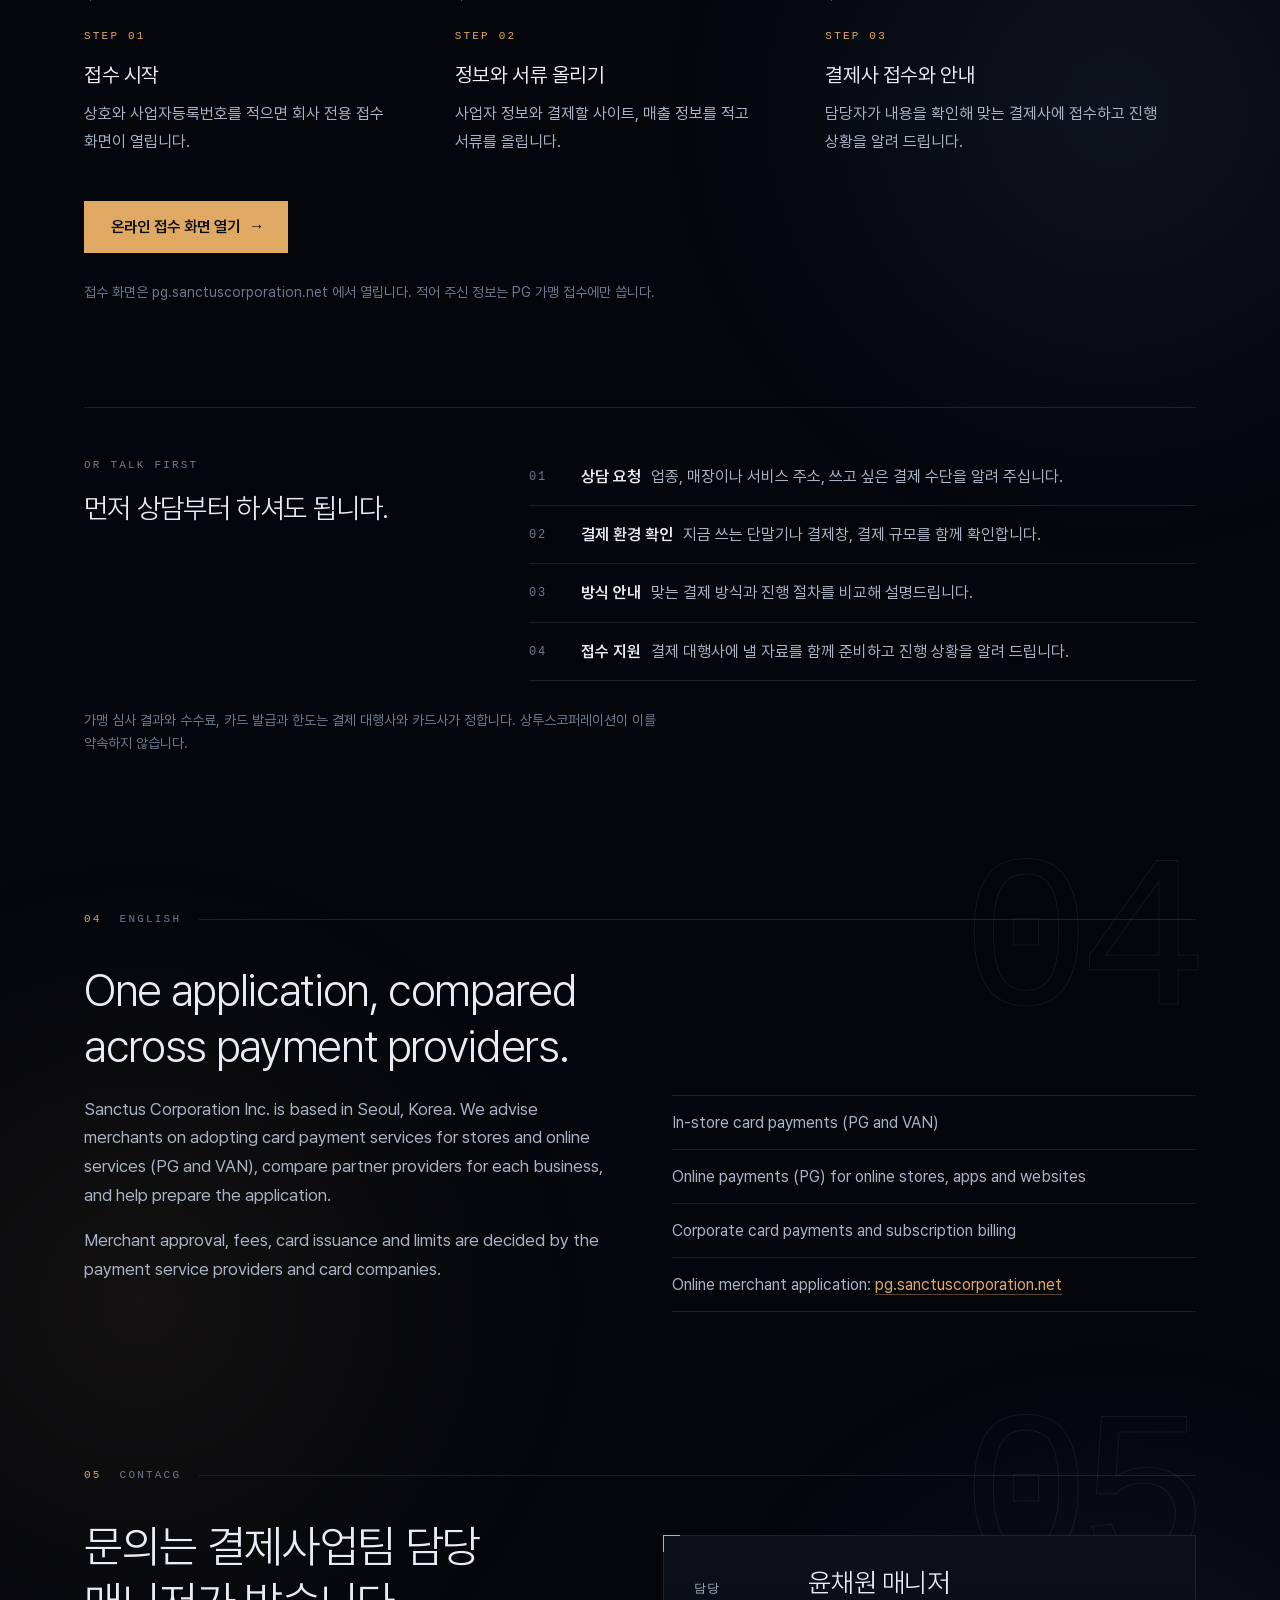
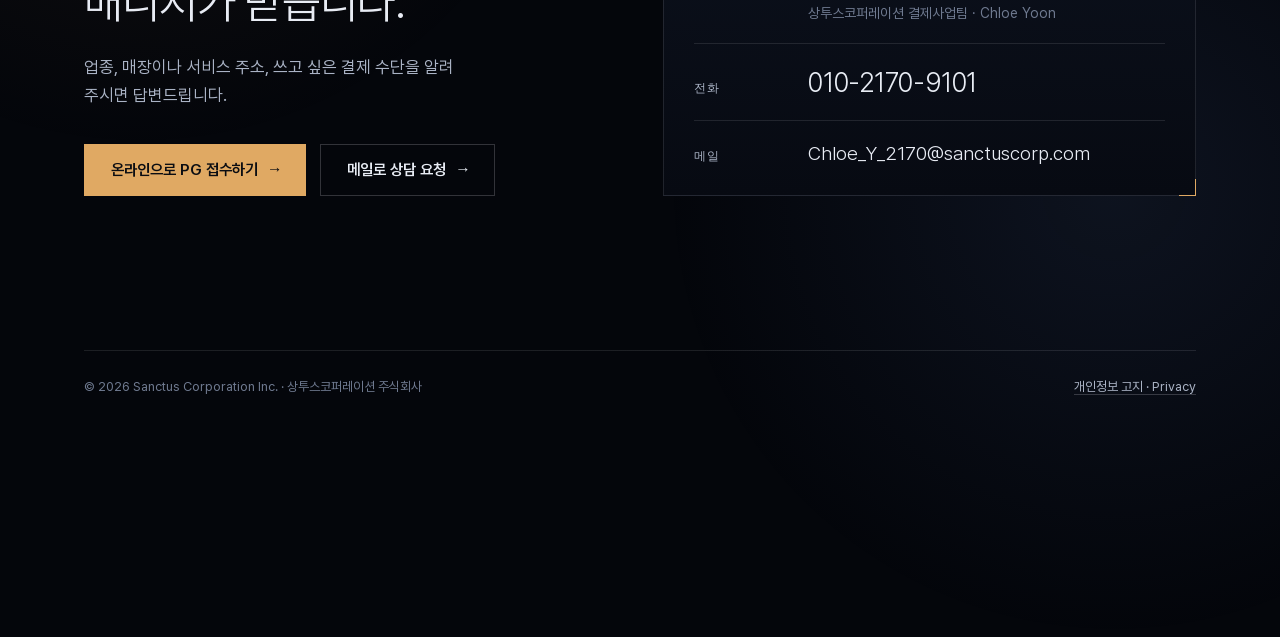
==== commit 94343f92: "feat: 사이트 전면 재디자인 (어두운 영화풍 화면, 문의 담당 결제사업팀으로 변경, 회사 정보 구역 삭제) Co-Authored-By: Claude <noreply@anthro" ====
--- a/index.html
+++ b/index.html
@@ -2,442 +2,199 @@
 <html lang="ko">
 <head>
 <meta charset="utf-8">
-<meta name="viewport" content="width=device-width, initial-scale=1">
-<title data-slot="page-title">상투스코퍼레이션 주식회사 | 결제 서비스 도입 상담·PG 접수 · Sanctus Corporation Inc.</title>
-<meta name="description" data-slot="page-description" content="상투스코퍼레이션 주식회사(Sanctus Corporation Inc.)는 매장·온라인 결제(PG·VAN)와 기업전용카드·정기결제 도입을 상담하고 결제 대행사 접수를 돕는 서울 서초구의 회사입니다.">
+<meta name="viewport" content="width=device-width,initial-scale=1,viewport-fit=cover">
+<title>상투스코퍼레이션 | 하나의 접수로 여러 결제사를 비교합니다 · Sanctus Corporation</title>
+<meta name="description" content="상투스코퍼레이션은 국내 여러 PG·VAN사와 제휴해 업종과 매출에 맞는 결제사를 비교하고 접수까지 돕습니다. PG 가입은 온라인으로 접수하실 수 있습니다.">
+<meta name="theme-color" content="#04060b">
 <link rel="canonical" href="https://sanctuscorporation.com/">
 <link rel="icon" href="favicon.svg" type="image/svg+xml">
 <link rel="apple-touch-icon" href="apple-touch-icon.png">
-<meta name="theme-color" content="#142A4C">
 <meta property="og:type" content="website">
-<meta property="og:site_name" content="상투스코퍼레이션 주식회사">
-<meta property="og:title" content="상투스코퍼레이션 주식회사 · Sanctus Corporation Inc.">
-<meta property="og:description" content="매장·온라인 결제(PG·VAN)와 기업전용카드·정기결제 도입을 상담하고 결제 대행사 접수를 돕습니다.">
+<meta property="og:locale" content="ko_KR">
+<meta property="og:site_name" content="Sanctus Corporation">
+<meta property="og:title" content="상투스코퍼레이션 | 하나의 접수로 여러 결제사를 비교합니다">
+<meta property="og:description" content="국내 여러 PG·VAN사와 제휴해 업종과 매출에 맞는 결제사를 비교하고 접수까지 돕습니다.">
 <meta property="og:url" content="https://sanctuscorporation.com/">
 <meta property="og:image" content="https://sanctuscorporation.com/og-image.png">
-<meta property="og:image:width" content="1200">
-<meta property="og:image:height" content="630">
-<meta property="og:image:alt" content="상투스코퍼레이션 로고와 회사 이름">
-<meta property="og:locale" content="ko_KR">
-<meta property="og:locale:alternate" content="en_US">
 <meta name="twitter:card" content="summary_large_image">
-<script type="application/ld+json">
-{
-  "@context": "https://schema.org",
-  "@type": "Organization",
-  "name": "Sanctus Corporation Inc.",
-  "legalName": "Sanctus Corporation Inc.",
-  "alternateName": "상투스코퍼레이션 주식회사",
-  "url": "https://sanctuscorporation.com/",
-  "logo": "https://sanctuscorporation.com/assets/sanctus-corporation-logo.png",
-  "email": "chanwoo@sanctuscorp.com",
-  "taxID": "729-81-03859",
-  "address": {
-    "@type": "PostalAddress",
-    "streetAddress": "Room 402-L367, 4F, 13, Saimdang-ro 8-gil, Seocho-gu",
-    "addressLocality": "Seoul",
-    "postalCode": "06640",
-    "addressCountry": "KR"
-  }
-}
-</script>
-<style>
-/* sanctus-base v1 */
-/* sanctus-base.css — 상투스 판 웹 기본 토큰 v1 (2026-10-11)
-   원본: 강의랜딩 index.html :root, sanctus-doc-style 팔레트. 견본에는 이 파일을 <style> 안에 그대로 붙여 넣는다(외부 참조 금지).
-   바꿀 때는 버전을 올리고 «00. 웹페이지 템플릿 목록»의 «공용 CSS 버전» 표와 영향받는 견본을 다시 점검한다. */
-:root{
-  /* 색 — 네이비 한 계열. 밝은 파랑·하늘색 음영·형광·신호색 금지. 강조는 크기·굵기로 */
-  --navy-deep:#142A4C; --navy:#1B3A5F; --ink:#1F2937; --muted:#5B6472;
-  --line:#DDE1E7; --line-strong:#C3CAD4; --bg:#FFFFFF; --bg-soft:#F4F6F8;
-  --warn-bg:#FFF8E6; --warn-line:#E0C67A; --warn-ink:#6B4E00;
-  /* 글자 — 4단 + 본문. 한글은 keep-all, 자간은 제목만 살짝 */
-  --font:"Pretendard Variable",Pretendard,-apple-system,BlinkMacSystemFont,"Segoe UI","Malgun Gothic","맑은 고딕","Apple SD Gothic Neo","Noto Sans KR",sans-serif;
-  --fs-1:clamp(28px,4.2vw,40px); --fs-2:clamp(22px,2.8vw,28px); --fs-3:19px; --fs-body:17px; --fs-small:14px;
-  --lh-body:1.75; --lh-head:1.35;
-  /* 여백 — 8의 배수 */
-  --s1:8px; --s2:16px; --s3:24px; --s4:32px; --s5:48px; --s6:80px;
-  /* 모서리 1종, 그림자 0 */
-  --radius:6px;
-  /* 모션 — 200ms 이하, 한 번만 */
-  --ease:cubic-bezier(.2,.7,.2,1); --dur:180ms;
-  --maxw:1080px; --maxw-text:760px;
-}
-*{box-sizing:border-box}
-html{-webkit-text-size-adjust:100%}
-body{margin:0;background:var(--bg);color:var(--ink);font-family:var(--font);font-size:var(--fs-body);
-  line-height:var(--lh-body);word-break:keep-all;overflow-wrap:break-word}
-h1,h2,h3{color:var(--navy-deep);line-height:var(--lh-head);letter-spacing:-0.02em;margin:0 0 var(--s2)}
-h1{font-size:var(--fs-1);font-weight:800} h2{font-size:var(--fs-2);font-weight:700} h3{font-size:var(--fs-3);font-weight:700}
-p{margin:0 0 var(--s2)} a{color:var(--navy);text-underline-offset:3px}
-img{max-width:100%;height:auto;display:block}
-.wrap{max-width:var(--maxw);margin:0 auto;padding:0 var(--s3)}
-.wrap.text{max-width:var(--maxw-text)}
-:focus-visible{outline:3px solid var(--navy);outline-offset:2px}
-.sample-banner{background:var(--warn-bg);border-bottom:1px solid var(--warn-line);color:var(--warn-ink);
-  font-size:var(--fs-small);text-align:center;padding:var(--s1) var(--s2)}
-.slot{border:1px dashed var(--line-strong);background:var(--bg-soft);color:var(--muted);
-  display:flex;align-items:center;justify-content:center;text-align:center;font-size:var(--fs-small);border-radius:var(--radius)}
-.tbd{background:var(--warn-bg);color:var(--warn-ink);padding:0 4px;border-radius:3px;font-size:.9em}
-@media (prefers-reduced-motion:reduce){*{animation:none!important;transition:none!important;scroll-behavior:auto!important}}
-
-/* sanctuscorporation.com 회사 홈페이지 — W01 기업·브랜드 홈페이지, 변형 «다. 진한 바탕형» (2026-11-10)
-   글꼴은 외부에서 불러오지 않습니다. --font 의 Pretendard 는 기기에 설치돼 있을 때만 쓰이고, 없으면 시스템 고딕으로 내려갑니다. */
-:root{--on-navy:#D5DCE6; --on-navy-muted:#AEB9C8; --on-navy-strong:#FFFFFF; --line-on-navy:#3A5276}
-html{scroll-behavior:smooth}
-.label{display:flex;flex-wrap:wrap;min-width:0;overflow-wrap:anywhere;gap:var(--s1);align-items:baseline;font-size:var(--fs-small);font-weight:600;color:var(--navy);margin:0 0 var(--s2)}
-.label .no{font-variant-numeric:tabular-nums;letter-spacing:.04em}
-section{padding:var(--s6) 0;border-top:1px solid var(--line)}
-section.soft{background:var(--bg-soft)}
-.skip{position:absolute;left:var(--s2);top:calc(var(--s6) * -1);z-index:10;background:var(--bg);color:var(--navy-deep);padding:var(--s1) var(--s2);border-radius:var(--radius);font-weight:700;text-decoration:none}
-.skip:focus{top:var(--s2)}
-
-/* 상단 — 진한 네이비. 로고(금색·흰 글자)는 어두운 바탕용입니다 */
-.site-head{background:var(--navy-deep);border-bottom:1px solid var(--line-on-navy)}
-.site-head .wrap{display:flex;flex-wrap:wrap;align-items:center;justify-content:space-between;gap:var(--s1) var(--s4);padding-top:var(--s2);padding-bottom:var(--s2)}
-.brand{display:inline-flex;align-items:center;min-height:44px;border-radius:var(--radius)}
-.brand img{width:144px}
-.nav ul{list-style:none;margin:0;padding:0;display:flex;flex-wrap:wrap;gap:0 var(--s3)}
-.nav a{display:inline-flex;align-items:center;min-height:44px;color:var(--on-navy);text-decoration:none;font-size:var(--fs-small);font-weight:600}
-.nav a:hover{color:var(--on-navy-strong);text-decoration:underline}
-.site-head :focus-visible,.hero :focus-visible,.site-foot :focus-visible{outline-color:var(--on-navy-strong)}
-
-/* 히어로 — 진한 바탕, 왼쪽 정렬 한 문장 + 버튼 하나, 오른쪽 회사 개요 표 */
-.hero{background:var(--navy-deep);color:var(--on-navy);border-top:0;padding:var(--s6) 0}
-.hero .label{color:var(--on-navy-muted)}
-.hero-grid{display:grid;grid-template-columns:minmax(0,7fr) minmax(0,5fr);gap:var(--s6);align-items:end}
-.hero h1{color:var(--on-navy-strong);max-width:16em;margin-bottom:var(--s3);text-wrap:pretty}
-.hero .lead{color:var(--on-navy);max-width:34em;margin-bottom:var(--s4)}
-.btn{display:inline-flex;align-items:center;justify-content:center;min-height:48px;padding:0 var(--s3);background:var(--navy-deep);color:var(--on-navy-strong);
-  text-decoration:none;font-weight:700;border-radius:var(--radius);border:1px solid var(--navy-deep);text-align:center;transition:background var(--dur) var(--ease)}
-.btn:hover{background:var(--navy)}
-.btn.on-dark{background:var(--on-navy-strong);color:var(--navy-deep);border-color:var(--on-navy-strong)}
-.btn.on-dark:hover{background:var(--on-navy)}
-.facts{border:1px solid var(--line-on-navy);border-radius:var(--radius);padding:var(--s3)}
-.facts h2{font-size:var(--fs-small);font-weight:700;color:var(--on-navy-muted);letter-spacing:0;margin:0 0 var(--s1)}
-dl.rows{margin:0}
-dl.rows div{display:grid;grid-template-columns:7em minmax(0,1fr);gap:var(--s2);padding:var(--s1) 0;border-top:1px solid var(--line)}
-dl.rows div:first-child{border-top:0}
-dl.rows dt{color:var(--muted);font-size:var(--fs-small)}
-dl.rows dd{margin:0;font-weight:600;color:var(--ink);min-width:0;overflow-wrap:anywhere}
-.facts dl.rows div{grid-template-columns:4.5em minmax(0,1fr);border-top-color:var(--line-on-navy)}
-.facts dl.rows dt{color:var(--on-navy-muted)}
-.facts dl.rows dd{color:var(--on-navy-strong)}
-
-/* 01 하는 일 — 번호 목록(카드 아님) */
-.split{display:grid;grid-template-columns:minmax(0,4fr) minmax(0,8fr);gap:var(--s5)}
-.split .intro p{color:var(--muted)}
-ol.services{list-style:none;margin:0;padding:0;border-bottom:1px solid var(--line)}
-ol.services li{display:grid;grid-template-columns:64px minmax(0,1fr);gap:var(--s3);padding:var(--s4) 0;border-top:1px solid var(--line)}
-ol.services li:first-child{border-top:2px solid var(--navy-deep)}
-.num-big{font-size:var(--fs-2);font-weight:700;color:var(--navy);font-variant-numeric:tabular-nums;line-height:1.2;letter-spacing:.02em}
-ol.services h3{margin-bottom:var(--s1)}
-ol.services p{margin-bottom:var(--s1)}
-.meta{font-size:var(--fs-small);color:var(--muted);margin:0}
-.soon{display:grid;grid-template-columns:64px minmax(0,1fr);gap:var(--s3);margin:var(--s3) 0 0;font-size:var(--fs-small);color:var(--muted)}
-.soon b{color:var(--navy);font-weight:700}
-
-/* 02 상담 순서 */
-ol.steps{list-style:none;margin:var(--s5) 0 0;padding:0;display:grid;grid-template-columns:repeat(4,minmax(0,1fr));gap:var(--s3)}
-ol.steps li{border-top:2px solid var(--line-strong);padding-top:var(--s2)}
-ol.steps li:first-child{border-top-color:var(--navy-deep)}
-ol.steps .step{display:block;font-size:var(--fs-small);font-weight:700;color:var(--navy);font-variant-numeric:tabular-nums;margin-bottom:var(--s1);letter-spacing:.04em}
-ol.steps h3{margin-bottom:var(--s1)}
-ol.steps p{color:var(--ink);font-size:var(--fs-small);line-height:1.7;margin:0}
-.note{margin:var(--s4) 0 0;font-size:var(--fs-small);color:var(--muted);max-width:var(--maxw-text)}
-
-/* 03 English — 회사 개요·사업 영역·연락처 요약 */
-.en-grid{display:grid;grid-template-columns:minmax(0,5fr) minmax(0,7fr);gap:var(--s5);align-items:start}
-.en-grid h3{font-size:var(--fs-body)}
-.en-list{margin:0 0 var(--s3);padding-left:1.2em}
-.en-list li{margin-bottom:var(--s1)}
-.en-grid dl.rows div{grid-template-columns:12em minmax(0,1fr)}
-
-/* 04 회사 정보·연락처 */
-.contact-grid{display:grid;grid-template-columns:minmax(0,7fr) minmax(0,5fr);gap:var(--s5);align-items:start}
-.contact-grid dl.rows div{padding:var(--s2) 0}
-.ask{border-top:2px solid var(--navy-deep);padding-top:var(--s3)}
-.ask .small{font-size:var(--fs-small);color:var(--muted);margin:var(--s3) 0 0}
-
-/* 바닥글 — 사업자 정보 */
-.site-foot{background:var(--navy-deep);color:var(--on-navy);padding:var(--s5) 0 var(--s4);font-size:var(--fs-small);line-height:1.8}
-.site-foot a{color:var(--on-navy-strong)}
-.foot-top{display:flex;flex-wrap:wrap;justify-content:space-between;align-items:center;gap:var(--s2) var(--s4);padding-bottom:var(--s3);border-bottom:1px solid var(--line-on-navy);margin-bottom:var(--s3)}
-.foot-top img{width:128px}
-.foot-links{list-style:none;margin:0;padding:0;display:flex;flex-wrap:wrap;gap:0 var(--s3)}
-.foot-links a{display:inline-flex;align-items:center;min-height:44px;font-weight:700}
-.biz{margin:0;display:flex;flex-wrap:wrap;gap:0 var(--s3)}
-.biz div{display:flex;gap:var(--s1);min-width:0;max-width:100%}
-.biz dt{color:var(--on-navy-muted);flex:none}
-.biz dd{margin:0;color:var(--on-navy-strong);min-width:0;overflow-wrap:anywhere}
-.copy{margin:var(--s3) 0 0;color:var(--on-navy-muted)}
-.nw{white-space:nowrap}
-dd .line{display:block}
-
-@media (max-width:900px){
-  .hero-grid,.split,.contact-grid,.en-grid{grid-template-columns:minmax(0,1fr);gap:var(--s4)}
-  ol.steps{grid-template-columns:repeat(2,minmax(0,1fr));row-gap:var(--s4)}
-}
-@media (max-width:560px){
-  section{padding:var(--s5) 0}
-  .hero{padding:var(--s5) 0}
-  .wrap{padding:0 var(--s2)}
-  .site-head .wrap{flex-direction:column;align-items:flex-start;gap:0}
-  .brand img{width:128px}
-  ol.services li,.soon{grid-template-columns:minmax(0,1fr);gap:var(--s1)}
-  ol.steps{grid-template-columns:minmax(0,1fr);gap:var(--s3)}
-  dl.rows div,.en-grid dl.rows div,.facts dl.rows div{grid-template-columns:minmax(0,1fr);gap:0}
-  .btn{width:100%}
-}
-
-/* sanctuscorporation.com 추가 — 접수 버튼·제휴 결제사·온라인 접수 (2026-11-11) */
-.btn-row{display:flex;flex-wrap:wrap;gap:var(--s2)}
-.btn.ghost{background:transparent;color:var(--on-navy-strong);border-color:var(--line-on-navy)}
-.btn.ghost:hover{background:var(--navy)}
-ul.partners{list-style:none;margin:var(--s4) 0 0;padding:0;display:grid;grid-template-columns:repeat(4,minmax(0,1fr));border-top:2px solid var(--navy-deep);border-left:1px solid var(--line)}
-ul.partners li{border-right:1px solid var(--line);border-bottom:1px solid var(--line);padding:var(--s3) var(--s2);text-align:center;font-weight:700;color:var(--navy-deep);font-size:var(--fs-3);letter-spacing:.02em;background:var(--bg)}
-ul.partners li.etc{color:var(--muted);font-weight:600;font-size:var(--fs-body)}
-ol.steps.three{grid-template-columns:repeat(3,minmax(0,1fr))}
-.apply-cta{margin:var(--s4) 0 0}
-@media (max-width:900px){ul.partners{grid-template-columns:repeat(2,minmax(0,1fr))} ol.steps.three{grid-template-columns:minmax(0,1fr)}}
-</style>
+<link rel="preload" href="assets/fonts/pretendard-300.woff2" as="font" type="font/woff2" crossorigin>
+<link rel="stylesheet" href="site.css">
+<script>document.documentElement.className="js"</script>
+<script type="application/ld+json">{"@context":"https://schema.org","@type":"Organization","name":"상투스코퍼레이션 주식회사","alternateName":"Sanctus Corporation Inc.","url":"https://sanctuscorporation.com/","logo":"https://sanctuscorporation.com/assets/sanctus-corporation-logo.png","contactPoint":{"@type":"ContactPoint","contactType":"customer service","email":"Chloe_Y_2170@sanctuscorp.com","telephone":"+82-10-2170-9101","availableLanguage":["ko","en"]}}</script>
 </head>
-<body>
+<body class="bars">
 <a class="skip" href="#main">본문으로 건너뛰기</a>
-
-<header class="site-head">
-  <div class="wrap">
-    <a class="brand" href="#top">
-      <picture>
-        <source srcset="assets/sanctus-corporation-logo.webp" type="image/webp">
-        <img src="assets/sanctus-corporation-logo.png" width="144" height="53" alt="상투스코퍼레이션 주식회사 (Sanctus Corporation Inc.)">
-      </picture>
-    </a>
-    <nav class="nav" aria-label="주 메뉴">
-      <ul>
-        <li><a href="#services">하는 일</a></li>
-        <li><a href="#partners">제휴 결제사</a></li>
-        <li><a href="#apply">온라인 접수</a></li>
-        <li><a href="#process">상담 순서</a></li>
-        <li><a href="#english" lang="en">English</a></li>
-        <li><a href="#contact">회사 정보</a></li>
-      </ul>
-    </nav>
-  </div>
+<div class="field" aria-hidden="true"></div>
+<div class="spot" aria-hidden="true"></div>
+<div class="vignette" aria-hidden="true"></div>
+<div class="grain" aria-hidden="true"></div>
+
+<header class="top">
+  <a class="brand" href="#top" aria-label="상투스코퍼레이션 첫 화면">
+    <img src="assets/sanctus-corporation-logo.webp" width="330" height="113" alt="Sanctus">
+    <span>Corporation</span>
+  </a>
+  <nav class="nav" aria-label="주 메뉴">
+    <a href="#work">하는 일</a>
+    <a href="#network">제휴 결제사</a>
+    <a href="#apply">접수</a>
+    <a href="#en">English</a>
+    <a href="#contact">문의</a>
+    <a class="cta" href="https://pg.sanctuscorporation.net/">PG 접수</a>
+  </nav>
 </header>
 
+<div class="hud" aria-hidden="true">
+  <span class="mono">Seoul · KST <b id="kst">--:--:--</b></span>
+  <span class="mono"><b id="where">00 / Intro</b></span>
+</div>
+
 <main id="main">
-  <section class="hero" id="top" aria-labelledby="hero-title">
-    <div class="wrap hero-grid">
-      <div>
-        <p class="label" data-slot="hero-eyebrow">상투스코퍼레이션 주식회사</p>
-        <h1 id="hero-title" data-slot="hero-title">매장·온라인 결제와 기업전용카드 도입을 상담하고 결제 대행사 접수를 돕습니다</h1>
-        <p class="lead" data-slot="hero-lead">상투스코퍼레이션은 가맹점에 맞는 결제 방식(PG·VAN)을 비교해 안내합니다. 결제 대행사에 낼 접수 자료도 함께 준비합니다. PG 가입은 온라인 접수 화면에서 바로 시작하실 수 있습니다.</p>
-        <div class="btn-row"><a class="btn on-dark" href="https://pg.sanctuscorporation.net/" data-slot="hero-cta">온라인으로 PG 접수하기</a><a class="btn ghost" href="mailto:chanwoo@sanctuscorp.com?subject=%5B%EC%83%81%EB%8B%B4%20%EC%9A%94%EC%B2%AD%5D%20%EA%B2%B0%EC%A0%9C%20%EC%84%9C%EB%B9%84%EC%8A%A4%20%EB%8F%84%EC%9E%85" data-slot="hero-cta-2">메일로 상담 요청하기</a></div>
-      </div>
-      <aside class="facts" aria-labelledby="facts-title">
-        <h2 id="facts-title">회사 개요</h2>
-        <dl class="rows">
-          <div><dt>법인명</dt><dd data-slot="fact-entity">상투스코퍼레이션 주식회사</dd></div>
-          <div><dt>영문명</dt><dd data-slot="fact-entity-en" lang="en">Sanctus Corporation Inc.</dd></div>
-          <div><dt>하는 일</dt><dd data-slot="fact-business">결제 서비스 도입 상담·접수 지원</dd></div>
-          <div><dt>개업</dt><dd data-slot="fact-founded">2025년 7월 17일</dd></div>
-          <div><dt>본점</dt><dd data-slot="fact-location">서울특별시 서초구</dd></div>
+  <section class="hero" id="top" data-hud="00 / Intro">
+    <canvas id="core" aria-hidden="true"></canvas>
+    <div class="hero-in">
+      <div class="hero-txt">
+        <p class="mono rv" data-decode>Sanctus Corporation — Payment Desk</p>
+        <h1>
+          <span class="ln"><span style="--d:0">하나의 접수로,</span></span>
+          <span class="ln"><span style="--d:1">여러 결제사를</span></span>
+          <span class="ln"><span style="--d:2"><em>비교합니다.</em></span></span>
+        </h1>
+        <p class="lede rv" style="--d:5">상투스코퍼레이션은 국내 여러 PG·VAN사와 제휴하고 있습니다. 업종과 매출 규모, 필요한 결제수단에 맞는 결제사를 골라 접수까지 함께합니다.</p>
+        <div class="btns rv" style="--d:7">
+          <a class="btn pri" href="https://pg.sanctuscorporation.net/">온라인으로 PG 접수하기 <i aria-hidden="true">→</i></a>
+          <a class="btn ghost" href="#contact">담당 매니저에게 문의 <i aria-hidden="true">→</i></a>
+        </div>
+        <ul class="read rv" style="--d:9">
+          <li><span class="mono">Partners</span><b>제휴 결제사 7곳 이상</b></li>
+          <li><span class="mono">Intake</span><b>온라인 접수</b></li>
+          <li><span class="mono">Base</span><b>서울</b></li>
+        </ul>
+      </div>
+    </div>
+  </section>
+
+  <div class="mq" aria-hidden="true"><div class="mq-t"><span>KCP</span><span>KPN</span><span>KIS</span><span>KOVAN</span><span>NICE</span><span>웰컴</span><span>KSNET</span><span>KCP</span><span>KPN</span><span>KIS</span><span>KOVAN</span><span>NICE</span><span>웰컴</span><span>KSNET</span></div></div>
+
+  <section id="work" data-hud="01 / Work">
+    <div class="sec">
+      <div class="sec-h rv"><span class="mono n">01</span><span class="mono" data-decode>What we do</span></div>
+      <h2 class="rv">결제 방식을 정하고, 접수하는 일을 돕습니다.</h2>
+      <p class="sub rv">카드 결제는 매장과 서비스의 형태에 따라 PG 또는 VAN 방식으로 받습니다. 어느 방식이 맞는지 비교해 안내하고, 결제 대행사 접수에 필요한 자료를 함께 준비합니다.</p>
+      <div class="rows">
+        <article class="row rv">
+          <span class="k">01</span>
+          <h3>매장 결제<br>PG·VAN 도입 상담</h3>
+          <p>업장 상황과 업종에 맞춰 PG와 VAN 가운데 어느 방식이 맞는지 비교해 드립니다. 프랜차이즈는 직영점과 가맹점의 결제·정산 구조를 함께 살펴봅니다.<span class="who">대상: 오프라인 매장, 프랜차이즈 본사</span></p>
+        </article>
+        <article class="row rv">
+          <span class="k">02</span>
+          <h3>온라인 결제<br>PG 도입 상담</h3>
+          <p>쇼핑몰과 앱·웹 서비스에 붙일 결제창 방식을 안내합니다. 결제 대행사 접수에 필요한 자료 준비도 돕습니다.<span class="who">대상: 쇼핑몰, 앱·웹 서비스 운영사</span></p>
+        </article>
+        <article class="row rv">
+          <span class="k">03</span>
+          <h3>기업전용카드·<br>정기결제 상담</h3>
+          <p>원재료·물류·광고비 같은 거래 대금을 기업전용카드로 결제하는 방식과, 가구·설비·용역처럼 금액이 큰 상품을 정기결제(구독)로 받는 방식을 안내합니다.<span class="who">대상: 제조사·유통사·프랜차이즈 본사, 고가 상품·서비스 공급사</span></p>
+        </article>
+      </div>
+      <p class="soon rv"><span class="mono">Next</span>모바일 게임과 디지털 콘텐츠 사업을 준비하고 있습니다.</p>
+    </div>
+  </section>
+
+  <section id="network" data-hud="02 / Network">
+    <div class="sec">
+      <div class="sec-h rv"><span class="mono n">02</span><span class="mono" data-decode>Partner network</span></div>
+      <h2 class="rv">여러 결제사의 조건을 <span class="nb">한 번에</span> 비교해 드립니다.</h2>
+      <p class="sub rv">상투스코퍼레이션은 아래 결제 대행사(PG)·VAN사와 제휴하고 있습니다. 업종과 매출 규모, 필요한 결제수단에 맞는 곳을 골라 접수를 돕습니다.</p>
+      <div class="net rv">
+        <div class="cell" style="--i:0"><span class="mono">P-01</span><strong>KCP</strong><span class="mono st">Partner</span></div>
+        <div class="cell" style="--i:1"><span class="mono">P-02</span><strong>KPN</strong><span class="mono st">Partner</span></div>
+        <div class="cell" style="--i:2"><span class="mono">P-03</span><strong>KIS</strong><span class="mono st">Partner</span></div>
+        <div class="cell" style="--i:3"><span class="mono">P-04</span><strong>KOVAN</strong><span class="mono st">Partner</span></div>
+        <div class="cell" style="--i:4"><span class="mono">P-05</span><strong>NICE</strong><span class="mono st">Partner</span></div>
+        <div class="cell" style="--i:5"><span class="mono">P-06</span><strong>웰컴</strong><span class="mono st">Partner</span></div>
+        <div class="cell" style="--i:6"><span class="mono">P-07</span><strong>KSNET</strong><span class="mono st">Partner</span></div>
+        <div class="cell etc" style="--i:7"><span class="mono">P-++</span><strong>그 밖의 결제사</strong><span class="mono st">More</span></div>
+      </div>
+      <p class="fine rv">표기는 각 회사의 약칭입니다. 가맹 심사 결과와 수수료는 각 결제사가 정합니다.</p>
+    </div>
+  </section>
+
+  <section id="apply" data-hud="03 / Intake">
+    <div class="sec">
+      <div class="sec-h rv"><span class="mono n">03</span><span class="mono" data-decode>Online intake</span></div>
+      <h2 class="rv">PG 가입은 온라인으로 접수하실 수 있습니다.</h2>
+      <p class="sub rv">상호와 사업자등록번호만 있으면 시작됩니다. 적다가 멈추셔도 30일 동안 이어서 작성하실 수 있습니다.</p>
+      <div class="steps rv">
+        <div class="step"><span class="mono">Step 01</span><h3>접수 시작</h3><p>상호와 사업자등록번호를 적으면 회사 전용 접수 화면이 열립니다.</p></div>
+        <div class="step"><span class="mono">Step 02</span><h3>정보와 서류 올리기</h3><p>사업자 정보와 결제할 사이트, 매출 정보를 적고 서류를 올립니다.</p></div>
+        <div class="step"><span class="mono">Step 03</span><h3>결제사 접수와 안내</h3><p>담당자가 내용을 확인해 맞는 결제사에 접수하고 진행 상황을 알려 드립니다.</p></div>
+      </div>
+      <div class="btns rv"><a class="btn pri" href="https://pg.sanctuscorporation.net/">온라인 접수 화면 열기 <i aria-hidden="true">→</i></a></div>
+      <p class="fine rv">접수 화면은 pg.sanctuscorporation.net 에서 열립니다. 적어 주신 정보는 PG 가맹 접수에만 씁니다.</p>
+
+      <div class="talk rv">
+        <div>
+          <span class="mono">Or talk first</span>
+          <h3>먼저 상담부터 하셔도 됩니다.</h3>
+        </div>
+        <ol>
+          <li><span><b>상담 요청</b>업종, 매장이나 서비스 주소, 쓰고 싶은 결제 수단을 알려 주십니다.</span></li>
+          <li><span><b>결제 환경 확인</b>지금 쓰는 단말기나 결제창, 결제 규모를 함께 확인합니다.</span></li>
+          <li><span><b>방식 안내</b>맞는 결제 방식과 진행 절차를 비교해 설명드립니다.</span></li>
+          <li><span><b>접수 지원</b>결제 대행사에 낼 자료를 함께 준비하고 진행 상황을 알려 드립니다.</span></li>
+        </ol>
+      </div>
+      <p class="fine rv">가맹 심사 결과와 수수료, 카드 발급과 한도는 결제 대행사와 카드사가 정합니다. 상투스코퍼레이션이 이를 약속하지 않습니다.</p>
+    </div>
+  </section>
+
+  <section id="en" lang="en" data-hud="04 / English">
+    <div class="sec">
+      <div class="sec-h rv"><span class="mono n">04</span><span class="mono" data-decode>English</span></div>
+      <h2 class="rv">One application, compared across payment providers.</h2>
+      <div class="en rv">
+        <div>
+          <p>Sanctus Corporation Inc. is based in Seoul, Korea. We advise merchants on adopting card payment services for stores and online services (PG and VAN), compare partner providers for each business, and help prepare the application.</p>
+          <p>Merchant approval, fees, card issuance and limits are decided by the payment service providers and card companies.</p>
+        </div>
+        <ul>
+          <li>In-store card payments (PG and VAN)</li>
+          <li>Online payments (PG) for online stores, apps and websites</li>
+          <li>Corporate card payments and subscription billing</li>
+          <li>Online merchant application: <a href="https://pg.sanctuscorporation.net/">pg.sanctuscorporation.net</a></li>
+        </ul>
+      </div>
+    </div>
+  </section>
+
+  <section id="contact" data-hud="05 / Contact">
+    <div class="sec">
+      <div class="sec-h rv"><span class="mono n">05</span><span class="mono" data-decode>Contact</span></div>
+      <div class="contact">
+        <div class="rv">
+          <h2>문의는 결제사업팀 담당 매니저가 받습니다.</h2>
+          <p class="sub" style="margin-bottom:0">업종, 매장이나 서비스 주소, 쓰고 싶은 결제 수단을 알려 주시면 답변드립니다.</p>
+          <div class="btns">
+            <a class="btn pri" href="https://pg.sanctuscorporation.net/">온라인으로 PG 접수하기 <i aria-hidden="true">→</i></a>
+            <a class="btn ghost" href="mailto:Chloe_Y_2170@sanctuscorp.com?subject=%EA%B2%B0%EC%A0%9C%20%EC%83%81%EB%8B%B4%20%EC%9A%94%EC%B2%AD">메일로 상담 요청 <i aria-hidden="true">→</i></a>
+          </div>
+        </div>
+        <dl class="who-card rv" style="--d:2">
+          <div><dt class="mono">담당</dt><dd>윤채원 매니저<small>상투스코퍼레이션 결제사업팀 · Chloe Yoon</small></dd></div>
+          <div><dt class="mono">전화</dt><dd><a href="tel:01021709101">010-2170-9101</a></dd></div>
+          <div><dt class="mono">메일</dt><dd class="sm"><a href="mailto:Chloe_Y_2170@sanctuscorp.com">Chloe_Y_2170@<wbr>sanctuscorp.com</a></dd></div>
         </dl>
-      </aside>
-    </div>
-  </section>
-
-  <section id="services" aria-labelledby="services-title">
-    <div class="wrap split">
-      <div class="intro">
-        <p class="label"><span class="no">01</span> 하는 일</p>
-        <h2 id="services-title" data-slot="services-title">결제 방식을 정하고 접수하는 일을 돕습니다</h2>
-        <p data-slot="services-intro">카드 결제는 매장과 서비스의 형태에 따라 PG 또는 VAN 방식으로 받습니다. 어느 방식이 맞는지 비교해 안내하고 결제 대행사 접수에 필요한 자료를 함께 준비합니다.</p>
-      </div>
-      <div>
-        <ol class="services">
-          <li>
-            <span class="num-big" aria-hidden="true">01</span>
-            <div>
-              <h3 data-slot="service-1-title">매장 결제(PG·VAN) 도입 상담</h3>
-              <p data-slot="service-1-desc">업장 상황과 업종에 맞춰 PG와 VAN 가운데 어느 방식이 맞는지 비교해 드립니다. 프랜차이즈는 직영점과 가맹점의 결제·정산 구조를 함께 살펴봅니다.</p>
-              <p class="meta" data-slot="service-1-meta">대상: 오프라인 매장, 프랜차이즈 본사</p>
-            </div>
-          </li>
-          <li>
-            <span class="num-big" aria-hidden="true">02</span>
-            <div>
-              <h3 data-slot="service-2-title">온라인 결제(PG) 도입 상담</h3>
-              <p data-slot="service-2-desc">쇼핑몰과 앱·웹 서비스에 붙일 결제창 방식을 안내합니다. 결제 대행사 접수에 필요한 자료 준비도 돕습니다.</p>
-              <p class="meta" data-slot="service-2-meta">대상: 쇼핑몰, 앱·웹 서비스 운영사</p>
-            </div>
-          </li>
-          <li>
-            <span class="num-big" aria-hidden="true">03</span>
-            <div>
-              <h3 data-slot="service-3-title">기업전용카드·정기결제 상담</h3>
-              <p data-slot="service-3-desc">원재료·물류·광고비 같은 거래 대금을 기업전용카드로 결제하는 방식과, 가구·설비·용역처럼 금액이 큰 상품을 정기결제(구독)로 받는 방식을 안내합니다.</p>
-              <p class="meta" data-slot="service-3-meta">대상: 제조사·유통사·프랜차이즈 본사, 고가 상품·서비스 공급사</p>
-            </div>
-          </li>
-        </ol>
-        <p class="soon" data-slot="service-soon"><b>준비 중</b><span>모바일 게임과 디지털 콘텐츠 사업을 준비하고 있습니다.</span></p>
-      </div>
-    </div>
-  </section>
-
-  <section id="partners" class="soft" aria-labelledby="partners-title">
-    <div class="wrap">
-      <p class="label"><span class="no">02</span> 제휴 결제사</p>
-      <h2 id="partners-title" data-slot="partners-title">여러 결제사의 조건을 한 번에 비교해 드립니다</h2>
-      <p class="note" style="margin-top:0" data-slot="partners-intro">상투스코퍼레이션은 아래 결제 대행사(PG)·VAN사와 제휴하고 있습니다. 업종과 매출 규모, 필요한 결제수단에 맞는 곳을 골라 접수를 돕습니다.</p>
-      <ul class="partners" data-slot="partners-list">
-        <li>KCP</li>
-        <li>KPN</li>
-        <li>KIS</li>
-        <li>KOVAN</li>
-        <li>NICE</li>
-        <li>웰컴</li>
-        <li>KSNET</li>
-        <li class="etc">그 밖의 결제사</li>
-      </ul>
-      <p class="note" data-slot="partners-note">표기는 각 회사의 약칭입니다. 가맹 심사 결과와 수수료는 각 결제사가 정합니다.</p>
-    </div>
-  </section>
-
-  <section id="apply" aria-labelledby="apply-title">
-    <div class="wrap">
-      <p class="label"><span class="no">03</span> 온라인 접수</p>
-      <h2 id="apply-title" data-slot="apply-title">PG 가입은 온라인으로 접수하실 수 있습니다</h2>
-      <ol class="steps three">
-        <li>
-          <span class="step">1단계</span>
-          <h3>접수 시작</h3>
-          <p>상호와 사업자등록번호를 적으면 회사 전용 접수 화면이 열립니다.</p>
-        </li>
-        <li>
-          <span class="step">2단계</span>
-          <h3>정보와 서류 올리기</h3>
-          <p>사업자 정보와 결제할 사이트, 매출 정보를 적고 서류를 올립니다. 30일 동안 이어서 작성하실 수 있습니다.</p>
-        </li>
-        <li>
-          <span class="step">3단계</span>
-          <h3>결제사 접수와 안내</h3>
-          <p>담당자가 내용을 확인해 맞는 결제사에 접수하고 진행 상황을 알려 드립니다.</p>
-        </li>
-      </ol>
-      <p class="apply-cta"><a class="btn" href="https://pg.sanctuscorporation.net/" data-slot="apply-cta">온라인 접수 화면 열기</a></p>
-      <p class="note" data-slot="apply-note">접수 화면은 pg.sanctuscorporation.net 에서 열립니다. 적어 주신 정보는 PG 가맹 접수에만 씁니다.</p>
-    </div>
-  </section>
-
-  <section id="process" aria-labelledby="process-title">
-    <div class="wrap">
-      <p class="label"><span class="no">04</span> 상담 순서</p>
-      <h2 id="process-title" data-slot="process-title">상담은 이 순서로 진행합니다</h2>
-      <ol class="steps">
-        <li>
-          <span class="step">1단계</span>
-          <h3 data-slot="process-1-title">상담 요청</h3>
-          <p data-slot="process-1-desc">메일로 업종, 매장이나 서비스 주소, 쓰고 싶은 결제 수단을 알려 주십니다.</p>
-        </li>
-        <li>
-          <span class="step">2단계</span>
-          <h3 data-slot="process-2-title">결제 환경 확인</h3>
-          <p data-slot="process-2-desc">지금 쓰는 단말기나 결제창이 있는지, 결제 규모가 어느 정도인지 함께 확인합니다.</p>
-        </li>
-        <li>
-          <span class="step">3단계</span>
-          <h3 data-slot="process-3-title">방식 안내</h3>
-          <p data-slot="process-3-desc">맞는 결제 방식과 진행 절차를 비교해 설명드리고, 고르시는 데 필요한 자료를 드립니다.</p>
-        </li>
-        <li>
-          <span class="step">4단계</span>
-          <h3 data-slot="process-4-title">접수 지원</h3>
-          <p data-slot="process-4-desc">결제 대행사에 낼 자료를 함께 준비하고, 접수한 뒤 진행 상황을 확인해 알려 드립니다.</p>
-        </li>
-      </ol>
-      <p class="note" data-slot="process-note">가맹 심사 결과와 수수료, 카드 발급과 한도는 결제 대행사와 카드사가 정합니다. 상투스코퍼레이션이 이를 약속하지 않습니다.</p>
-    </div>
-  </section>
-
-  <section id="english" class="soft" lang="en" aria-labelledby="english-title">
-    <div class="wrap">
-      <p class="label"><span class="no">05</span> English</p>
-      <h2 id="english-title" data-slot="en-title">Company overview</h2>
-      <div class="en-grid">
-        <div>
-          <p data-slot="en-summary">Sanctus Corporation Inc. is a company based in Seoul, Korea. We advise merchants on adopting card payment services for stores and online services (PG and VAN) and help them prepare applications to payment service providers.</p>
-          <h3>What we do</h3>
-          <ul class="en-list" data-slot="en-services">
-            <li>Advice on in-store card payments (PG and VAN)</li>
-            <li>Advice on online payments (PG) for online stores, apps and websites</li>
-            <li>Advice on corporate card payments and subscription billing</li>
-            <li>Online merchant application: <a href="https://pg.sanctuscorporation.net/">pg.sanctuscorporation.net</a></li>
-            <li>In preparation: mobile games and digital content</li>
-          </ul>
-          <p class="meta" data-slot="en-note">Merchant approval, fees, card issuance and limits are decided by the payment service providers and card companies.</p>
-        </div>
-        <dl class="rows">
-          <div><dt>Legal name</dt><dd data-slot="en-legal-name">Sanctus Corporation Inc.</dd></div>
-          <div><dt>Korean name</dt><dd data-slot="en-korean-name" lang="ko">상투스코퍼레이션 주식회사</dd></div>
-          <div><dt>Representative</dt><dd data-slot="en-ceo">Chanwoo Han</dd></div>
-          <div><dt>Business registration no.</dt><dd data-slot="en-bizno">729-81-03859</dd></div>
-          <div><dt>Registered address</dt><dd data-slot="en-address">Room 402-L367, 4F, 13, Saimdang-ro 8-gil, Seocho-gu, Seoul 06640, Republic of Korea</dd></div>
-          <div><dt>Business commenced</dt><dd data-slot="en-founded">July 17, 2025</dd></div>
-          <div><dt>Registered business</dt><dd data-slot="en-business">Software development and supply; wholesale and retail of electronic devices; other business support services</dd></div>
-          <div><dt>Email</dt><dd data-slot="en-email"><a href="mailto:chanwoo@sanctuscorp.com?subject=Inquiry%20-%20Sanctus%20Corporation%20Inc.">chanwoo@<wbr>sanctuscorp.com</a></dd></div>
-        </dl>
-      </div>
-    </div>
-  </section>
-
-  <section id="contact" aria-labelledby="contact-title">
-    <div class="wrap">
-      <p class="label"><span class="no">06</span> 회사 정보</p>
-      <h2 id="contact-title">회사 정보와 연락처</h2>
-      <div class="contact-grid">
-        <dl class="rows">
-          <div><dt>상호</dt><dd data-slot="contact-company">상투스코퍼레이션 주식회사</dd></div>
-          <div><dt>영문 상호</dt><dd data-slot="contact-company-en" lang="en">Sanctus Corporation Inc.</dd></div>
-          <div><dt>대표자</dt><dd data-slot="contact-ceo">한찬우</dd></div>
-          <div><dt>사업자등록번호</dt><dd data-slot="contact-bizno">729-81-03859</dd></div>
-          <div><dt>본점 주소</dt><dd data-slot="contact-address">서울특별시 서초구 사임당로8길 13, 4층 <span class="nw">402-L367호</span> <span class="nw">(서초동, 제일빌딩)</span></dd></div>
-          <div><dt>업태·종목</dt><dd data-slot="contact-business"><span class="line">정보통신업 / 소프트웨어 개발 및 공급업</span><span class="line">도매 및 소매업 / 전자기기 도소매업</span><span class="line">기타 서비스업 / 기타 사업지원 서비스업</span></dd></div>
-          <div><dt>이메일</dt><dd data-slot="contact-email"><a href="mailto:chanwoo@sanctuscorp.com">chanwoo@<wbr>sanctuscorp.com</a></dd></div>
-        </dl>
-        <div class="ask">
-          <p data-slot="contact-cta-text">업종, 매장이나 서비스 주소, 쓰고 싶은 결제 수단을 적어 메일로 보내 주시면 답장드립니다.</p>
-          <a class="btn" href="mailto:chanwoo@sanctuscorp.com?subject=%5B%EC%83%81%EB%8B%B4%20%EC%9A%94%EC%B2%AD%5D%20%EA%B2%B0%EC%A0%9C%20%EC%84%9C%EB%B9%84%EC%8A%A4%20%EB%8F%84%EC%9E%85" data-slot="contact-cta">메일로 상담 요청하기</a>
-          <p class="small" data-slot="contact-privacy">이 웹사이트에는 문의 양식이 없고, 방문자 정보를 모으지 않습니다. PG 가입 접수는 별도 접수 화면에서 받습니다. <a href="privacy.html">개인정보 고지 보기</a></p>
-        </div>
       </div>
     </div>
   </section>
 </main>
 
-<footer class="site-foot">
-  <div class="wrap">
-    <div class="foot-top">
-      <picture>
-        <source srcset="assets/sanctus-corporation-logo.webp" type="image/webp">
-        <img src="assets/sanctus-corporation-logo.png" width="128" height="47" alt="상투스코퍼레이션 주식회사 (Sanctus Corporation Inc.)">
-      </picture>
-      <ul class="foot-links">
-        <li><a href="privacy.html" data-slot="legal-privacy-link">개인정보 고지 · Privacy</a></li>
-      </ul>
-    </div>
-    <dl class="biz">
-      <div><dt>상호</dt><dd data-slot="legal-company">상투스코퍼레이션 주식회사 (<span lang="en">Sanctus Corporation Inc.</span>)</dd></div>
-      <div><dt>대표자</dt><dd data-slot="legal-ceo">한찬우</dd></div>
-      <div><dt>사업자등록번호</dt><dd data-slot="legal-bizno">729-81-03859</dd></div>
-      <div><dt>주소</dt><dd data-slot="legal-address">서울특별시 서초구 사임당로8길 13, 4층 <span class="nw">402-L367호</span> <span class="nw">(서초동, 제일빌딩)</span></dd></div>
-      <div><dt lang="en">Address</dt><dd data-slot="legal-address-en" lang="en">Room 402-L367, 4F, 13, Saimdang-ro 8-gil, Seocho-gu, Seoul 06640, Republic of Korea</dd></div>
-      <div><dt>이메일</dt><dd data-slot="legal-email"><a href="mailto:chanwoo@sanctuscorp.com">chanwoo@<wbr>sanctuscorp.com</a></dd></div>
-    </dl>
-    <p class="copy" data-slot="legal-copyright">© 2026 Sanctus Corporation Inc. All rights reserved.</p>
-  </div>
+<footer>
+  <span>© 2026 Sanctus Corporation Inc. · 상투스코퍼레이션 주식회사</span>
+  <span><a href="privacy.html">개인정보 고지 · Privacy</a></span>
 </footer>
+<script src="site.js" defer></script>
 </body>
 </html>
--- a/site.css
+++ b/site.css
@@ -0,0 +1,247 @@
+/* Sanctus Corporation — v2 (2026-11-12). 어두운 화면, 호박색 한 가지 강조. 외부 요청 없음. */
+@font-face{font-family:"Pretendard";font-weight:300;font-style:normal;font-display:swap;src:url("assets/fonts/pretendard-300.woff2") format("woff2")}
+@font-face{font-family:"Pretendard";font-weight:400;font-style:normal;font-display:swap;src:url("assets/fonts/pretendard-400.woff2") format("woff2")}
+@font-face{font-family:"Pretendard";font-weight:600;font-style:normal;font-display:swap;src:url("assets/fonts/pretendard-600.woff2") format("woff2")}
+
+:root{
+  --bg:#04060b; --bg-2:#080c16; --ink:#e8ecf4; --soft:#aab3c5; --mute:#6f7a90;
+  --line:rgba(232,236,244,.11); --line-2:rgba(232,236,244,.2);
+  --amber:#e0a963; --amber-hi:#ffc97a; --ice:#9db9e8;
+  --sans:"Pretendard",-apple-system,BlinkMacSystemFont,"Apple SD Gothic Neo","Malgun Gothic","Noto Sans KR",sans-serif;
+  --mono:ui-monospace,"SF Mono","SFMono-Regular","Cascadia Mono",Consolas,"Roboto Mono",Menlo,monospace;
+  --pad:clamp(20px,5vw,72px); --max:1240px;
+  --ease:cubic-bezier(.2,.7,.1,1);
+}
+*{box-sizing:border-box}
+html{scroll-behavior:smooth;-webkit-text-size-adjust:100%}
+body{margin:0;background:var(--bg);color:var(--ink);font-family:var(--sans);font-weight:400;font-size:17px;line-height:1.7;word-break:keep-all;overflow-wrap:anywhere;-webkit-font-smoothing:antialiased}
+img{max-width:100%;display:block}
+h1,h2,h3{text-wrap:balance}
+p{text-wrap:pretty}
+a{color:inherit}
+::selection{background:var(--amber);color:#0b0d12}
+:focus-visible{outline:2px solid var(--amber-hi);outline-offset:3px;border-radius:2px}
+.skip{position:absolute;left:-999px;top:0;background:var(--amber);color:#0b0d12;padding:10px 16px;z-index:100}
+.skip:focus{left:12px;top:12px}
+.mono{font-family:var(--mono);font-size:11px;letter-spacing:.2em;text-transform:uppercase;color:var(--mute)}
+.amber{color:var(--amber)}
+
+/* 필름 결과 가장자리 어둠 */
+.grain{position:fixed;inset:-60px;z-index:60;pointer-events:none;opacity:.07;mix-blend-mode:screen;
+  background-image:url("data:image/svg+xml,%3Csvg xmlns='http://www.w3.org/2000/svg' width='220' height='220'%3E%3Cfilter id='n'%3E%3CfeTurbulence type='fractalNoise' baseFrequency='.9' numOctaves='2' stitchTiles='stitch'/%3E%3CfeColorMatrix values='0 0 0 0 1 0 0 0 0 1 0 0 0 0 1 0 0 0 .55 0'/%3E%3C/filter%3E%3Crect width='220' height='220' filter='url(%23n)'/%3E%3C/svg%3E");
+  animation:grain 1.1s steps(5) infinite}
+@keyframes grain{0%{transform:translate(0,0)}20%{transform:translate(-22px,14px)}40%{transform:translate(16px,-26px)}60%{transform:translate(-30px,-8px)}80%{transform:translate(24px,22px)}100%{transform:translate(0,0)}}
+.vignette{position:fixed;inset:0;z-index:59;pointer-events:none;background:radial-gradient(120% 90% at 50% 45%,transparent 55%,rgba(0,0,0,.55) 100%)}
+
+/* 고정 배경: 옅은 격자와 포인터 조명 */
+.field{position:fixed;inset:0;z-index:-2;pointer-events:none;
+  background-image:linear-gradient(rgba(157,185,232,.055) 1px,transparent 1px),linear-gradient(90deg,rgba(157,185,232,.055) 1px,transparent 1px);
+  background-size:96px 96px;background-position:calc(50% + 48px) 0;
+  -webkit-mask-image:radial-gradient(95% 75% at 50% 42%,#000 0,transparent 80%);mask-image:radial-gradient(95% 75% at 50% 42%,#000 0,transparent 80%)}
+.spot{position:fixed;inset:0;z-index:-1;pointer-events:none;background:radial-gradient(520px circle at var(--mx,72%) var(--my,30%),rgba(224,169,99,.075),transparent 65%)}
+
+/* 위쪽 띠 */
+.top{position:fixed;left:0;right:0;top:0;z-index:50;display:flex;align-items:center;justify-content:space-between;gap:24px;padding:18px var(--pad);transition:background .4s,backdrop-filter .4s,border-color .4s;border-bottom:1px solid transparent}
+.top.solid{background:rgba(4,6,11,.72);backdrop-filter:blur(14px) saturate(1.2);-webkit-backdrop-filter:blur(14px) saturate(1.2);border-bottom-color:var(--line)}
+.brand{display:flex;align-items:center;gap:14px;text-decoration:none}
+.brand img{height:30px;width:auto}
+.brand span{font-family:var(--mono);font-size:10.5px;letter-spacing:.28em;color:var(--soft);text-transform:uppercase;padding-left:14px;border-left:1px solid var(--line-2)}
+.nav{display:flex;align-items:center;gap:30px}
+.nav a{font-size:14px;color:var(--soft);text-decoration:none;position:relative;padding:6px 0;transition:color .25s}
+.nav a:hover{color:var(--ink)}
+.nav a:not(.cta)::after{content:"";position:absolute;left:0;right:0;bottom:0;height:1px;background:var(--amber);transform:scaleX(0);transform-origin:left;transition:transform .35s var(--ease)}
+.nav a:not(.cta):hover::after{transform:scaleX(1)}
+.nav .cta{color:var(--amber);border:1px solid rgba(224,169,99,.5);padding:8px 16px;font-size:13.5px;transition:background .25s,color .25s}
+.nav .cta:hover{background:var(--amber);color:#0b0d12}
+
+/* 아래쪽 계기 줄 (넓은 화면만) */
+.hud{position:fixed;left:var(--pad);right:var(--pad);bottom:16px;z-index:40;display:flex;justify-content:space-between;pointer-events:none;opacity:.9}
+.hud .mono{font-size:10px}
+.hud b{font-weight:400;color:var(--soft)}
+
+/* 첫 화면 */
+.hero{position:relative;min-height:100svh;display:flex;align-items:center;overflow:hidden;isolation:isolate}
+#core{position:absolute;inset:0;width:100%;height:100%;z-index:-1}
+.hero::after{content:"";position:absolute;inset:auto 0 0 0;height:32%;background:linear-gradient(transparent,var(--bg));z-index:-1}
+.hero-in{width:100%;max-width:var(--max);margin:0 auto;padding:120px var(--pad) 96px}
+.hero-txt{max-width:min(520px,36vw)}
+.hero .mono{display:flex;align-items:center;gap:12px;color:var(--amber)}
+.hero .mono::before{content:"";width:28px;height:1px;background:var(--amber)}
+h1{font-weight:300;font-size:clamp(2.25rem,5.3vw,4.6rem);line-height:1.16;letter-spacing:-.035em;margin:26px 0 26px}
+h1 .ln{display:block;overflow:hidden}
+h1 .ln>span{display:block}
+h1 em{font-style:normal;color:var(--amber);font-weight:300}
+.lede{font-size:clamp(1rem,1.25vw,1.13rem);color:var(--soft);max-width:33em;margin:0 0 38px}
+.btns{display:flex;flex-wrap:wrap;gap:14px}
+.btn{display:inline-flex;align-items:center;gap:12px;min-height:52px;padding:0 26px;font-size:15.5px;font-weight:600;text-decoration:none;border:1px solid var(--line-2);color:var(--ink);transition:background .3s,color .3s,border-color .3s,transform .3s var(--ease)}
+.btn i{font-style:normal;font-family:var(--mono);transition:transform .3s var(--ease)}
+.btn:hover i{transform:translateX(5px)}
+.btn.pri{background:var(--amber);border-color:var(--amber);color:#0b0d12}
+.btn.pri:hover{background:var(--amber-hi);border-color:var(--amber-hi)}
+.btn.ghost:hover{border-color:var(--amber);color:var(--amber)}
+.read{display:flex;flex-wrap:wrap;gap:14px 44px;margin:58px 0 0;padding:0;list-style:none}
+.read li{display:flex;flex-direction:column;gap:4px}
+.read b{font-weight:300;font-size:1.5rem;letter-spacing:-.02em;color:var(--ink)}
+
+/* 구역 공통 */
+main{counter-reset:s;overflow-x:clip}
+@supports not (overflow-x:clip){main{overflow-x:hidden}}
+section{position:relative}
+main>section:not(.hero){counter-increment:s}
+main>section:not(.hero)::before{content:"";position:absolute;z-index:-1;pointer-events:none;width:min(70vw,900px);aspect-ratio:1;top:6%;right:-22vw;background:radial-gradient(closest-side,rgba(96,128,200,.11),transparent)}
+main>section:not(.hero):nth-of-type(odd)::before{right:auto;left:-24vw;top:18%;background:radial-gradient(closest-side,rgba(224,169,99,.075),transparent)}
+.sec{position:relative;max-width:var(--max);margin:0 auto;padding:clamp(88px,12vw,168px) var(--pad) 0}
+.sec::before{content:"0" counter(s);position:absolute;z-index:-1;right:var(--pad);top:clamp(58px,8vw,116px);font-family:var(--mono);font-weight:300;font-size:clamp(6.5rem,17vw,15rem);line-height:.8;letter-spacing:-.06em;color:transparent;-webkit-text-stroke:1px rgba(232,236,244,.075);pointer-events:none}
+.sec-h{display:flex;align-items:center;gap:18px;margin-bottom:34px}
+.sec-h::after{content:"";flex:1;height:1px;background:var(--line)}
+.sec-h .n{color:var(--amber)}
+h2{font-weight:300;font-size:clamp(1.7rem,3.5vw,3rem);line-height:1.25;letter-spacing:-.03em;margin:0 0 20px;max-width:19.5em}
+.nb{white-space:nowrap}
+.sub{color:var(--soft);max-width:36em;margin:0 0 54px}
+.fine{font-size:14px;color:var(--mute);max-width:46em;margin:28px 0 0}
+
+/* 제휴 결제사 이름이 흐르는 띠 (장식) */
+.mq{overflow:hidden;border-top:1px solid var(--line);border-bottom:1px solid var(--line);padding:26px 0;
+  -webkit-mask-image:linear-gradient(90deg,transparent,#000 14%,#000 86%,transparent);mask-image:linear-gradient(90deg,transparent,#000 14%,#000 86%,transparent)}
+.mq-t{display:flex;width:max-content;animation:mq 52s linear infinite}
+.mq span{display:flex;align-items:center;white-space:nowrap;font-weight:300;font-size:clamp(2.4rem,6.6vw,5.2rem);line-height:1;letter-spacing:.05em;color:transparent;-webkit-text-stroke:1px rgba(232,236,244,.3)}
+.mq span::after{content:"";flex:none;width:9px;height:9px;margin:0 clamp(26px,4vw,58px);border:1px solid var(--amber);transform:rotate(45deg)}
+@keyframes mq{to{transform:translateX(-50%)}}
+
+/* 01 하는 일 */
+.rows{border-top:1px solid var(--line)}
+.row{position:relative;display:grid;grid-template-columns:86px minmax(0,1.05fr) minmax(0,1.5fr);gap:10px 40px;padding:38px 0;border-bottom:1px solid var(--line);transition:padding .45s var(--ease)}
+.row::before{content:"";position:absolute;left:0;top:-1px;height:1px;width:100%;background:var(--amber);transform:scaleX(0);transform-origin:left;transition:transform .7s var(--ease)}
+.row:hover::before{transform:scaleX(1)}
+.row:hover{padding-left:14px}
+.row .k{font-family:var(--mono);font-size:13px;letter-spacing:.14em;color:var(--mute);padding-top:9px;transition:color .3s}
+.row:hover .k{color:var(--amber)}
+.row h3{font-weight:400;font-size:clamp(1.22rem,2vw,1.6rem);letter-spacing:-.02em;line-height:1.35;margin:0}
+.row p{margin:0;color:var(--soft)}
+.row .who{display:block;margin-top:12px;font-size:14px;color:var(--mute)}
+.soon{margin-top:26px;font-size:14px;color:var(--mute)}
+.soon .mono{margin-right:12px;color:var(--amber)}
+
+/* 02 제휴 결제사 */
+.net{position:relative;overflow:hidden;display:grid;grid-template-columns:repeat(4,1fr);border-top:1px solid var(--line);border-left:1px solid var(--line)}
+.net::after{content:"";position:absolute;top:0;bottom:0;left:-90px;width:90px;pointer-events:none;border-right:1px solid rgba(255,201,122,.5);background:linear-gradient(90deg,transparent,rgba(224,169,99,.07));animation:sweep 8s cubic-bezier(.4,0,.2,1) infinite}
+@keyframes sweep{0%{left:-90px;opacity:0}8%{opacity:1}62%{opacity:1}70%,100%{left:100%;opacity:0}}
+.cell{position:relative;min-height:168px;padding:16px 18px;border-right:1px solid var(--line);border-bottom:1px solid var(--line);display:flex;flex-direction:column;justify-content:space-between;overflow:hidden;transition:background .5s}
+.cell::before,.cell::after{content:"";position:absolute;width:12px;height:12px;border:1px solid var(--amber);opacity:0;transition:opacity .35s,transform .45s var(--ease)}
+.cell::before{left:8px;top:8px;border-right:0;border-bottom:0;transform:translate(6px,6px)}
+.cell::after{right:8px;bottom:8px;border-left:0;border-top:0;transform:translate(-6px,-6px)}
+.cell:hover{background:radial-gradient(120% 120% at 50% 100%,rgba(224,169,99,.11),transparent 70%)}
+.cell:hover::before,.cell:hover::after{opacity:1;transform:none}
+.cell .mono{font-size:10px}
+.cell strong{font-weight:300;font-size:clamp(1.5rem,2.7vw,2.3rem);letter-spacing:.03em;line-height:1.1;transition:color .35s,letter-spacing .5s var(--ease)}
+.cell:hover strong{color:var(--amber-hi);letter-spacing:.07em}
+.cell .st{display:flex;align-items:center;gap:8px;justify-content:flex-end}
+.cell .st::before{content:"";width:5px;height:5px;border-radius:50%;background:var(--amber);box-shadow:0 0 10px var(--amber);animation:blink 2.8s ease-in-out infinite;animation-delay:calc(var(--i,0)*.37s)}
+.cell.etc strong{font-size:1.12rem;letter-spacing:0;color:var(--soft)}
+@keyframes blink{0%,100%{opacity:.25}50%{opacity:1}}
+
+/* 03 접수 */
+.steps{display:grid;grid-template-columns:repeat(3,1fr);gap:0;position:relative;margin-bottom:46px}
+.steps::before{content:"";position:absolute;left:0;right:0;top:5px;height:1px;background:var(--line-2)}
+.steps::after{content:"";position:absolute;top:4px;left:0;width:90px;height:3px;background:linear-gradient(90deg,transparent,var(--amber-hi));filter:blur(.4px);animation:run 5.5s linear infinite}
+@keyframes run{0%{transform:translateX(-90px);opacity:0}8%{opacity:1}92%{opacity:1}100%{transform:translateX(min(1240px,100vw));opacity:0}}
+.step{position:relative;padding:34px 34px 0 0}
+.step::before{content:"";position:absolute;left:0;top:0;width:11px;height:11px;border:1px solid var(--amber);background:var(--bg);transform:rotate(45deg)}
+.step .mono{color:var(--amber)}
+.step h3{font-weight:400;font-size:1.28rem;letter-spacing:-.02em;margin:10px 0 8px}
+.step p{margin:0;color:var(--soft);font-size:16px}
+.talk{margin-top:clamp(64px,8vw,104px);display:grid;grid-template-columns:minmax(0,.8fr) minmax(0,1.4fr);gap:28px 64px;padding-top:40px;border-top:1px solid var(--line)}
+.talk h3{font-weight:300;font-size:clamp(1.3rem,2.2vw,1.8rem);letter-spacing:-.025em;line-height:1.35;margin:12px 0 0}
+.talk ol{list-style:none;margin:0;padding:0;counter-reset:t}
+.talk li{counter-increment:t;display:grid;grid-template-columns:52px 1fr;padding:15px 0;border-bottom:1px solid var(--line);color:var(--soft);font-size:16px}
+.talk li::before{content:"0" counter(t);font-family:var(--mono);font-size:12px;letter-spacing:.14em;color:var(--mute);padding-top:4px}
+.talk li b{color:var(--ink);font-weight:600;margin-right:10px}
+
+/* 04 English */
+.en{display:grid;grid-template-columns:minmax(0,1fr) minmax(0,1fr);gap:28px 64px}
+.en p{margin:0 0 16px;color:var(--soft)}
+.en ul{margin:0;padding:0;list-style:none;border-top:1px solid var(--line)}
+.en li{padding:13px 0;border-bottom:1px solid var(--line);color:var(--soft);font-size:16px}
+.en a{color:var(--amber);text-decoration:none;border-bottom:1px solid rgba(224,169,99,.4)}
+.en a:hover{color:var(--amber-hi);border-color:var(--amber-hi)}
+
+/* 05 문의 */
+.contact{display:grid;grid-template-columns:minmax(0,1fr) minmax(0,1.05fr);gap:40px 72px;align-items:end}
+.contact h2{margin-bottom:22px}
+.who-card{position:relative;margin:0;padding:8px clamp(18px,2.4vw,30px);border:1px solid var(--line);background:linear-gradient(180deg,#0b101b,#070a12)}
+.who-card::before,.who-card::after{content:"";position:absolute;width:16px;height:16px;border:1px solid var(--amber)}
+.who-card::before{left:-1px;top:-1px;border-right:0;border-bottom:0}
+.who-card::after{right:-1px;bottom:-1px;border-left:0;border-top:0}
+.who-card div:last-child{border-bottom:0}
+.who-card div{display:grid;grid-template-columns:96px 1fr;align-items:baseline;gap:8px 18px;padding:20px 0;border-bottom:1px solid var(--line)}
+.who-card dt{margin:0;font-size:11.5px;letter-spacing:.06em;color:var(--soft)}
+.who-card dd.sm{font-size:clamp(1.02rem,1.5vw,1.26rem);letter-spacing:0}
+.who-card dd{margin:0;font-weight:300;font-size:clamp(1.16rem,2.1vw,1.7rem);letter-spacing:-.015em;line-height:1.35}
+.who-card dd small{display:block;font-size:14px;font-weight:400;letter-spacing:0;color:var(--mute);margin-top:4px}
+.who-card a{text-decoration:none;background:linear-gradient(var(--amber),var(--amber)) 0 100%/0 1px no-repeat;transition:background-size .45s var(--ease),color .3s}
+.who-card a:hover{background-size:100% 1px;color:var(--amber-hi)}
+.contact .btns{margin-top:34px}
+
+footer{max-width:var(--max);margin:clamp(96px,12vw,170px) auto 0;padding:26px var(--pad) 64px;background:linear-gradient(var(--line),var(--line)) var(--pad) 0/calc(100% - 2*var(--pad)) 1px no-repeat;display:flex;flex-wrap:wrap;justify-content:space-between;gap:10px 28px;font-size:13px;color:var(--mute)}
+footer a{color:var(--soft);text-decoration:none;border-bottom:1px solid var(--line-2)}
+footer a:hover{color:var(--amber);border-color:var(--amber)}
+
+/* 글만 있는 쪽 (개인정보 고지·404) */
+.doc{max-width:820px;margin:0 auto;padding:150px var(--pad) 0}
+.doc h1{font-size:clamp(2rem,4.4vw,3.2rem);margin:22px 0 20px}
+.doc h2{font-size:1.32rem;font-weight:600;letter-spacing:-.01em;margin:52px 0 10px;max-width:none}
+.doc p,.doc li{color:var(--soft)}
+.doc ul{padding-left:1.1em}
+.doc .lead{font-size:1.1rem;color:var(--ink)}
+.doc hr{border:0;border-top:1px solid var(--line);margin:64px 0 0}
+.doc a{color:var(--amber);text-decoration:none;border-bottom:1px solid rgba(224,169,99,.4)}
+.code404{font-family:var(--mono);font-size:clamp(5rem,20vw,12rem);font-weight:300;line-height:1;letter-spacing:-.04em;color:transparent;-webkit-text-stroke:1px rgba(224,169,99,.55);margin:0}
+
+/* 등장 */
+.js .rv{opacity:0;transform:translateY(22px);filter:blur(8px);transition:opacity 1s var(--ease),transform 1s var(--ease),filter 1s var(--ease);transition-delay:calc(var(--d,0)*90ms)}
+.js .rv.in{opacity:1;transform:none;filter:none}
+.js h1 .ln>span{transform:translateY(105%);transition:transform 1.25s var(--ease);transition-delay:calc(.25s + var(--d,0)*.13s)}
+.js .ready h1 .ln>span{transform:none}
+.bars::before,.bars::after{content:"";position:fixed;left:0;right:0;height:13vh;background:#000;z-index:70;pointer-events:none;transition:transform 1.5s var(--ease) .15s}
+.bars::before{top:0}.bars::after{bottom:0}
+.js .ready.bars::before{transform:translateY(-101%)}
+.js .ready.bars::after{transform:translateY(101%)}
+html:not(.js) .bars::before,html:not(.js) .bars::after{display:none}
+
+@media (max-width:980px){
+  .nav a:not(.cta){display:none}
+  .brand span{display:none}
+  .hud{display:none}
+  .row{grid-template-columns:54px 1fr;gap:8px 16px;padding:30px 0}
+  .row p{grid-column:2}
+  .row:hover{padding-left:0}
+  .net{grid-template-columns:repeat(2,1fr)}
+  .cell{min-height:132px}
+  .steps{grid-template-columns:1fr;gap:34px;margin-bottom:38px}
+  .steps::before{left:5px;right:auto;top:0;bottom:0;width:1px;height:auto}
+  .steps::after{display:none}
+  .step{padding:0 0 0 34px}
+  .step::before{top:6px}
+  .talk,.en,.contact{grid-template-columns:1fr}
+  .who-card div{grid-template-columns:70px 1fr}
+  .hero{align-items:flex-end}
+  .hero-txt{max-width:640px}
+  .hero-in{padding:46svh var(--pad) 76px}
+  .hero::after{height:62%;background:linear-gradient(transparent,rgba(4,6,11,.9) 42%,var(--bg))}
+  .spot{display:none}
+}
+@media (max-width:760px){
+  body{font-size:16px}
+  .read{margin-top:40px;gap:14px 30px}
+  .read b{font-size:1.25rem}
+  .btn{width:100%;justify-content:space-between}
+  .top{padding:14px var(--pad)}
+  .brand img{height:26px}
+}
+@media (prefers-reduced-motion:reduce){
+  html{scroll-behavior:auto}
+  .grain,.steps::after,.cell .st::before,.mq-t,.net::after{animation:none}
+  .net::after{display:none}
+  .js .rv,.js h1 .ln>span{opacity:1;transform:none;filter:none;transition:none}
+  .bars::before,.bars::after{display:none}
+}
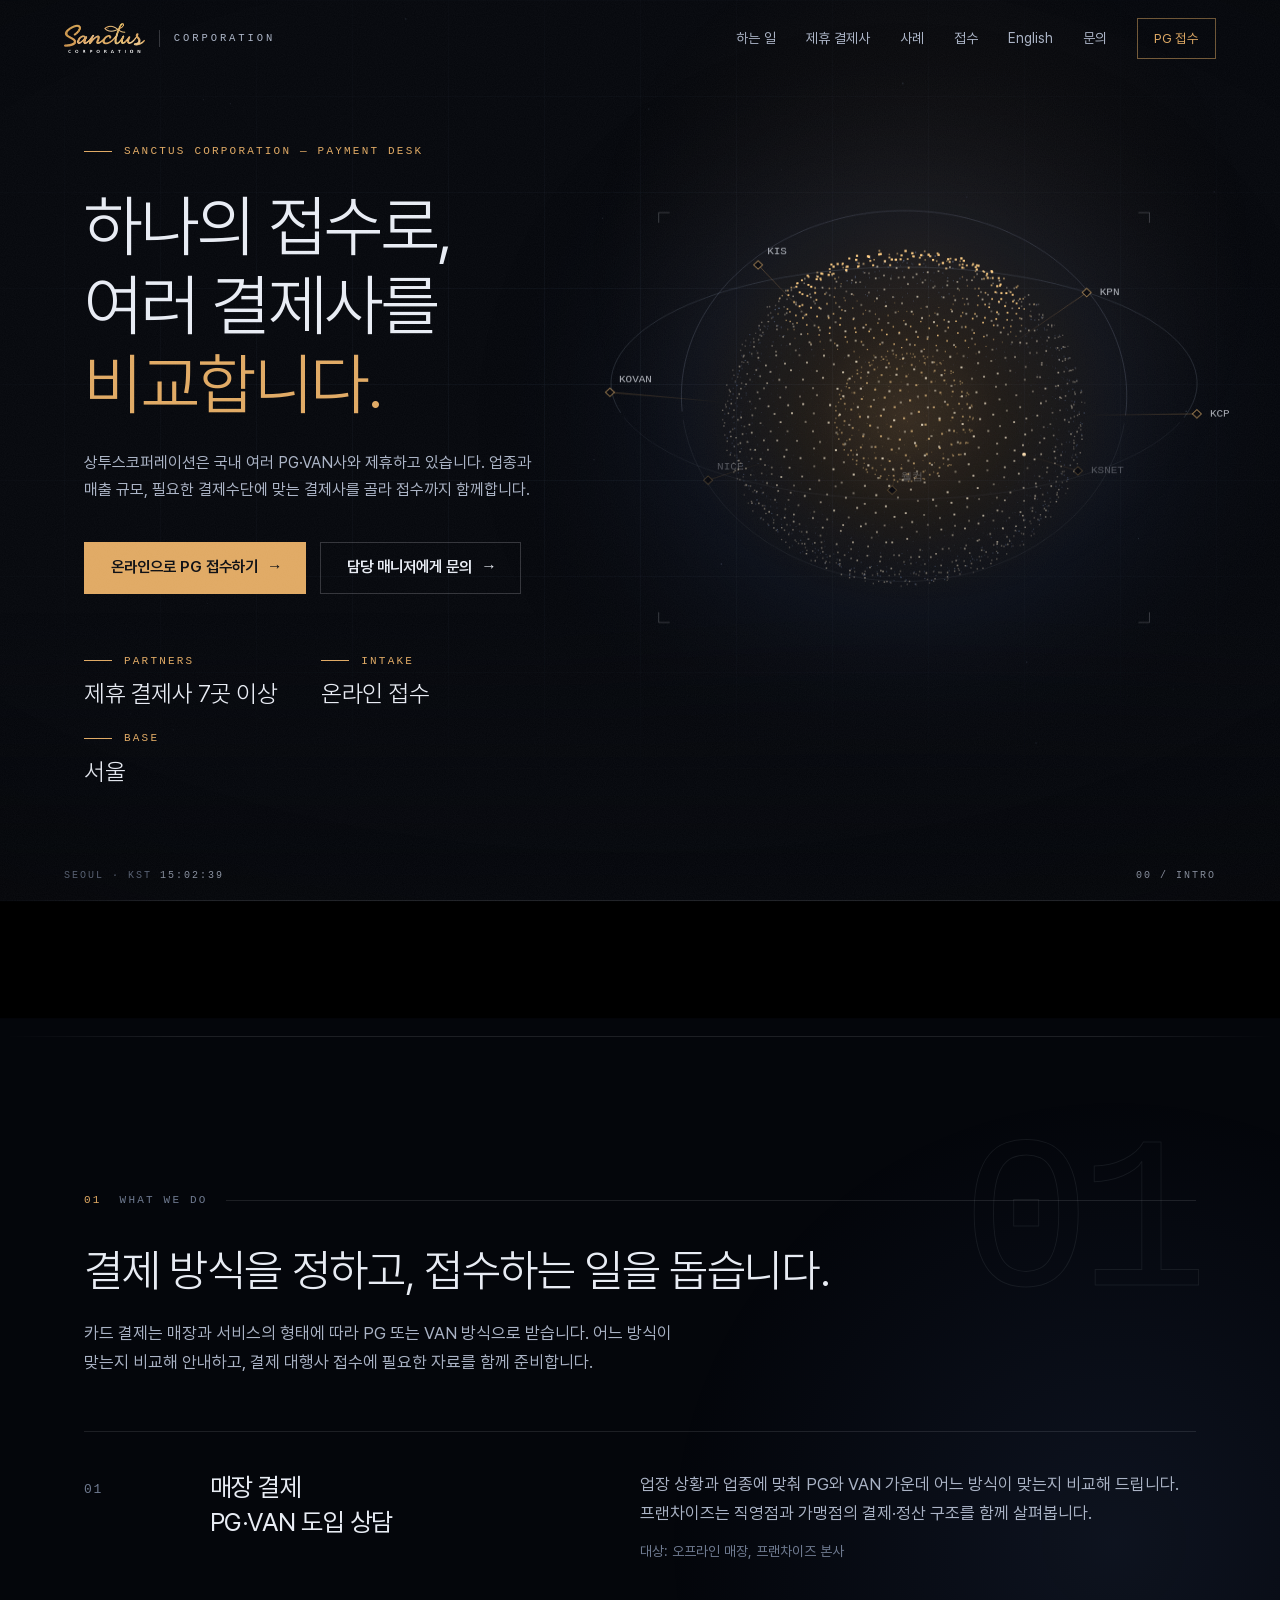
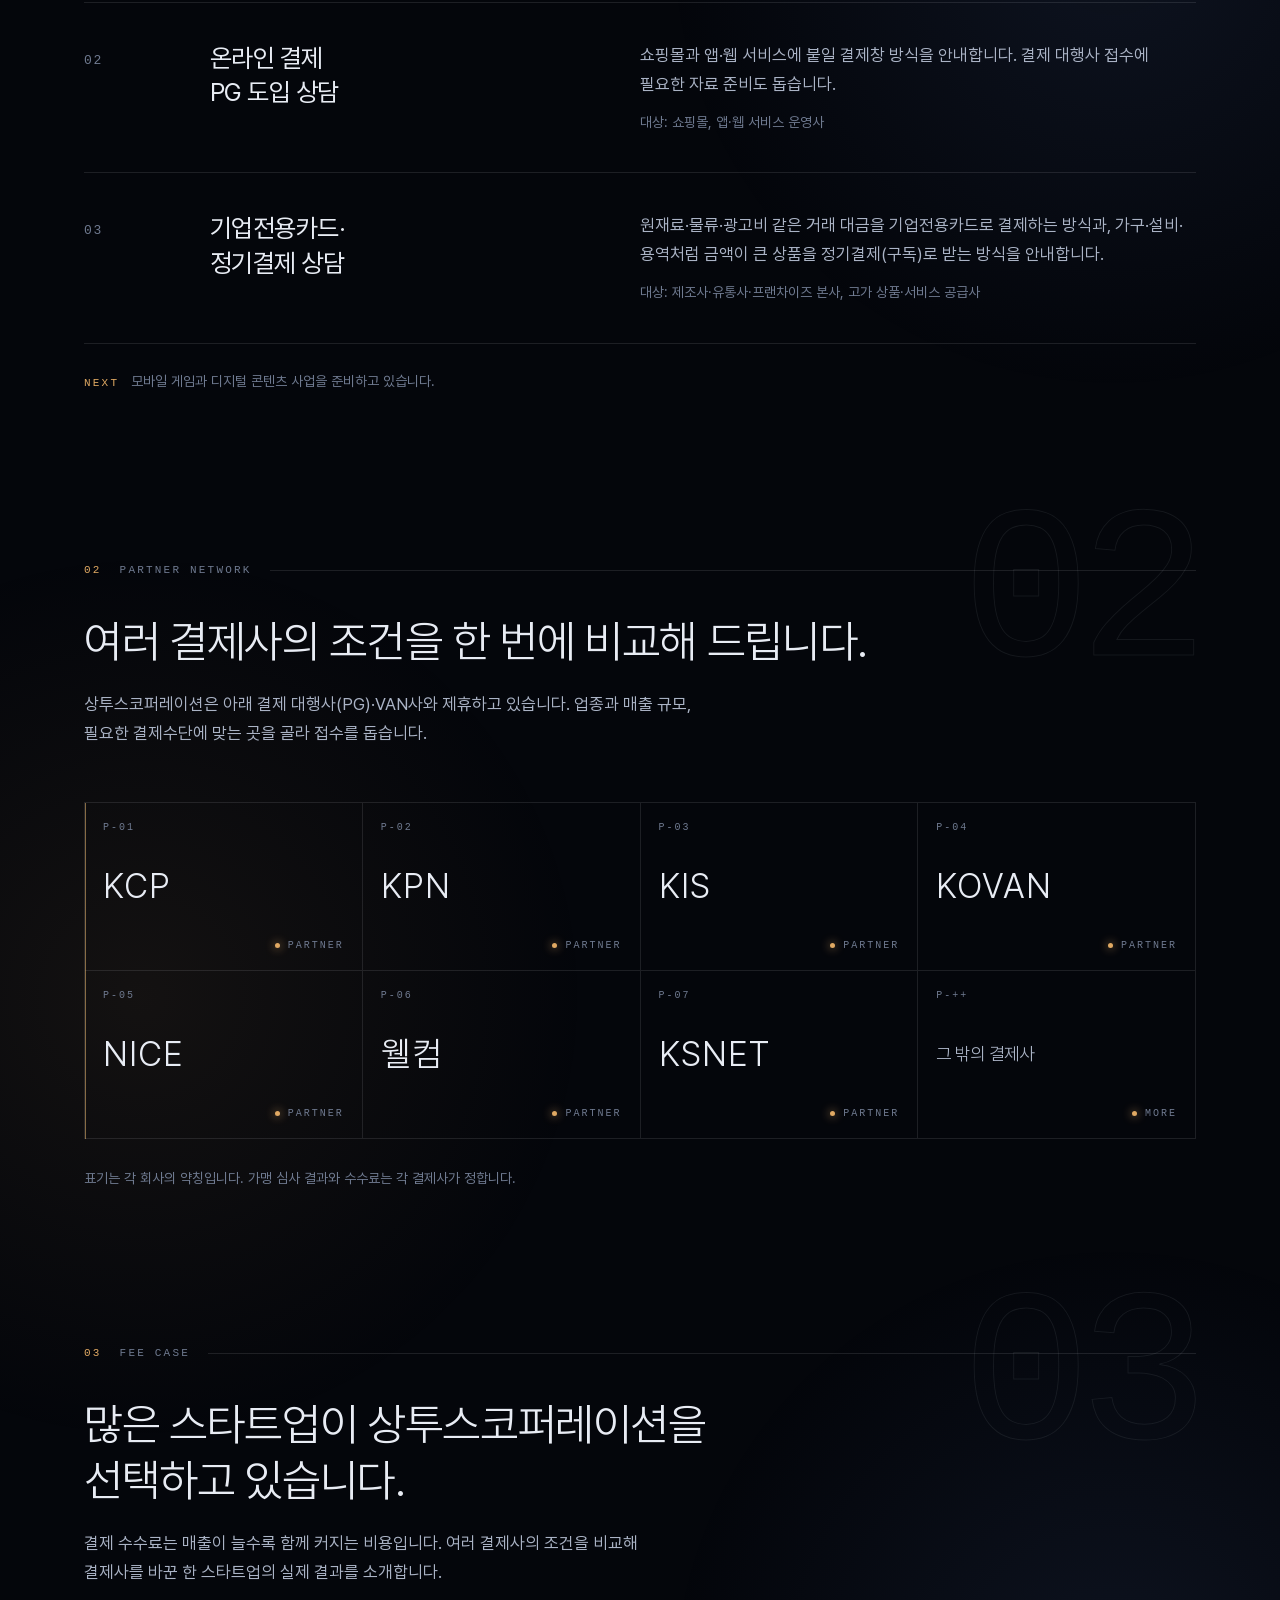
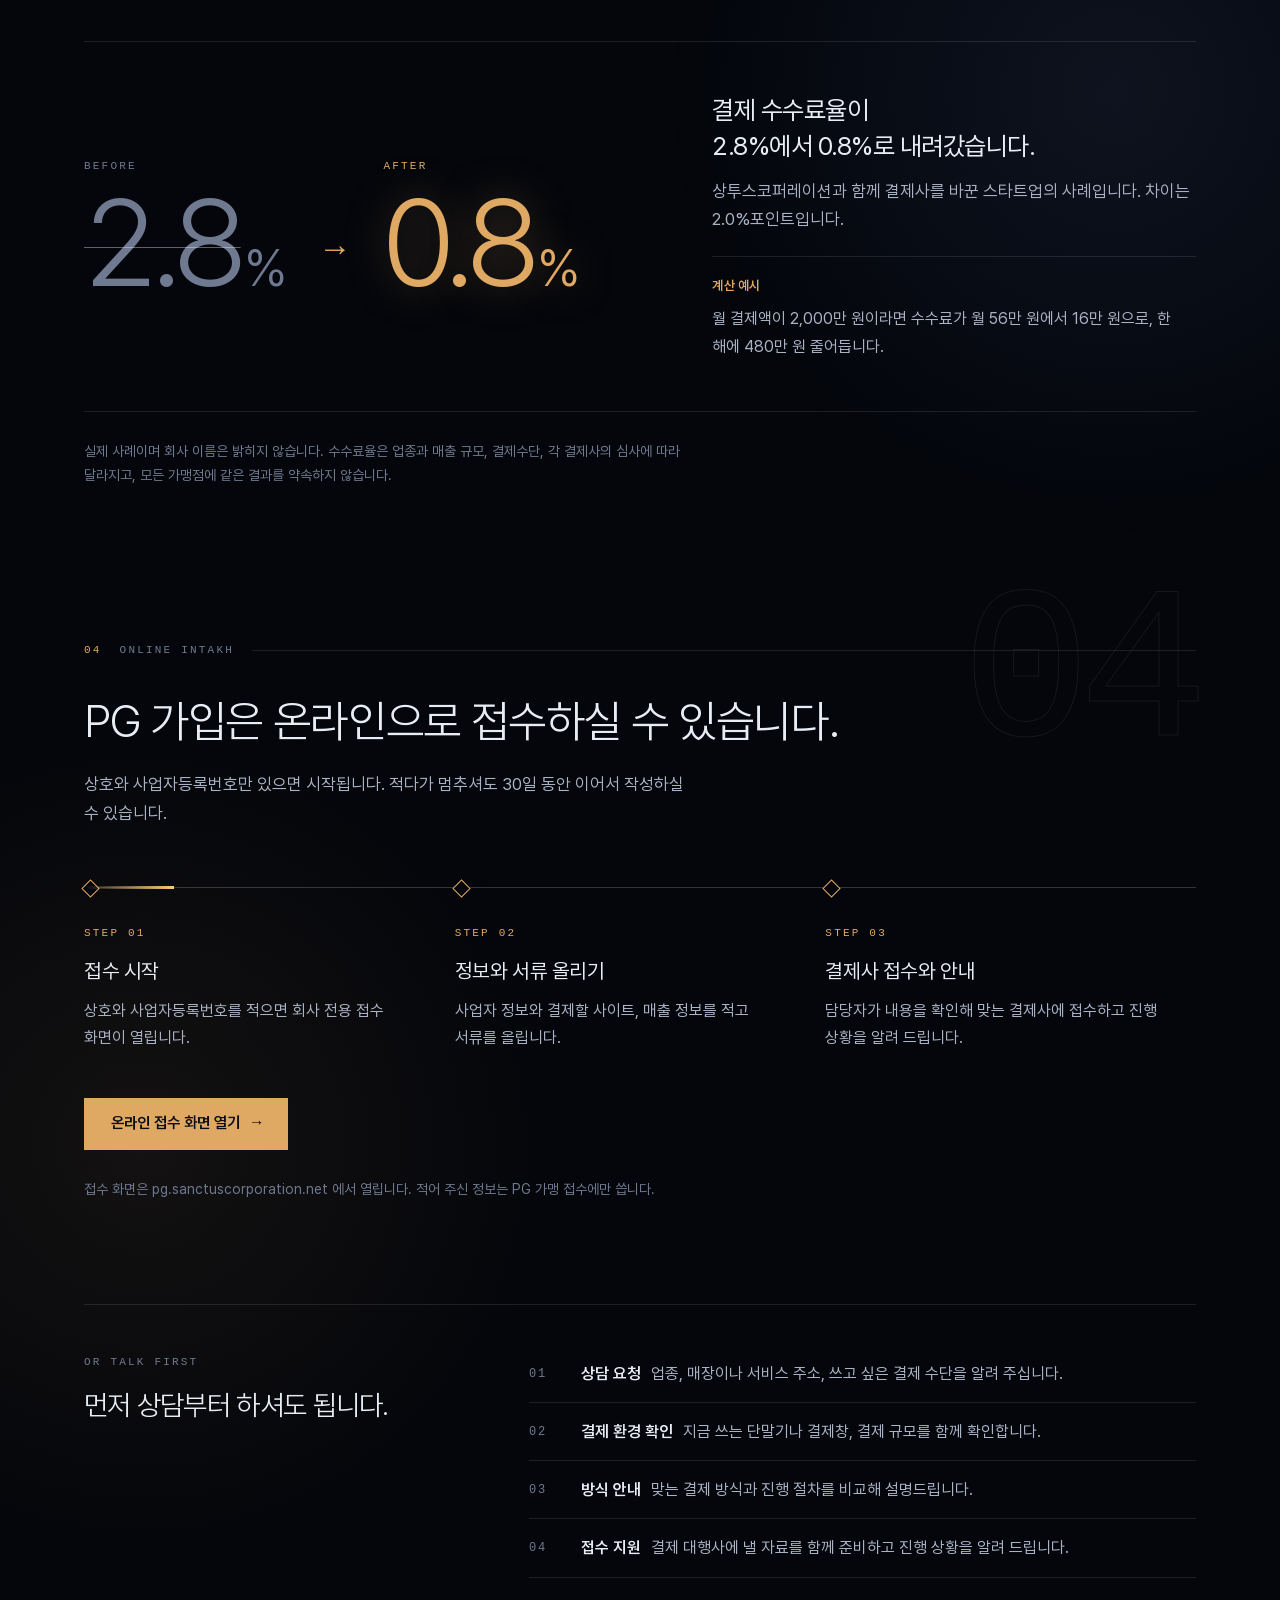
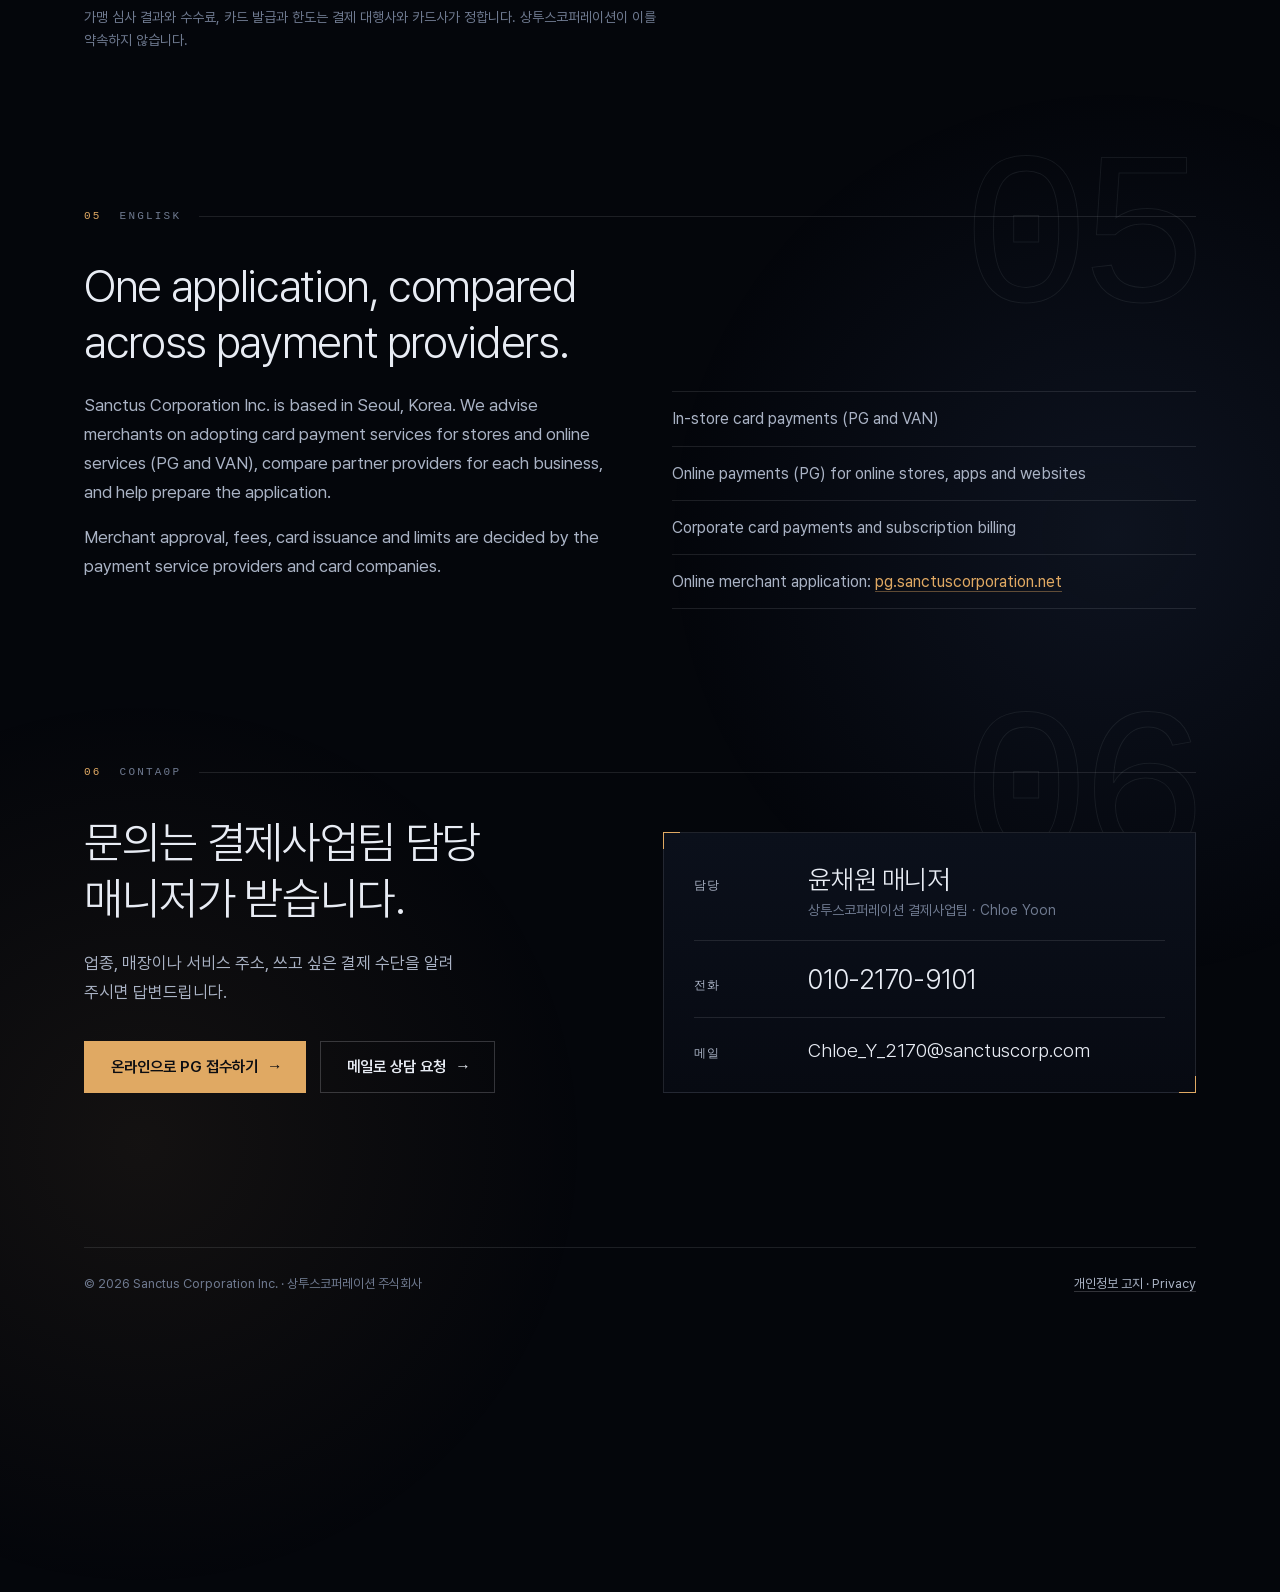
==== commit c97ad77f: "feat: 수수료 사례 구역 추가 (2.8% → 0.8%, 회사 이름 비공개) Co-Authored-By: Claude <noreply@anthropic.com>" ====
--- a/index.html
+++ b/index.html
@@ -37,6 +37,7 @@
   <nav class="nav" aria-label="주 메뉴">
     <a href="#work">하는 일</a>
     <a href="#network">제휴 결제사</a>
+    <a href="#case">사례</a>
     <a href="#apply">접수</a>
     <a href="#en">English</a>
     <a href="#contact">문의</a>
@@ -71,6 +72,7 @@
           <li><span class="mono">Base</span><b>서울</b></li>
         </ul>
       </div>
+      <!--slot:hero-->
     </div>
   </section>
 
@@ -121,9 +123,30 @@
     </div>
   </section>
 
-  <section id="apply" data-hud="03 / Intake">
-    <div class="sec">
-      <div class="sec-h rv"><span class="mono n">03</span><span class="mono" data-decode>Online intake</span></div>
+  <section id="case" data-hud="03 / Case">
+    <div class="sec">
+      <div class="sec-h rv"><span class="mono n">03</span><span class="mono" data-decode>Fee case</span></div>
+      <h2 class="rv">많은 스타트업이 상투스코퍼레이션을 <span class="nb">선택하고 있습니다.</span></h2>
+      <p class="sub rv">결제 수수료는 매출이 늘수록 함께 커지는 비용입니다. 여러 결제사의 조건을 비교해 결제사를 바꾼 한 스타트업의 실제 결과를 소개합니다.</p>
+      <div class="case rv">
+        <div class="case-n" role="img" aria-label="결제 수수료율 2.8퍼센트에서 0.8퍼센트로">
+          <div class="was"><span class="mono">Before</span><b>2.8<i>%</i></b></div>
+          <span class="arw" aria-hidden="true">→</span>
+          <div class="now"><span class="mono">After</span><b>0.8<i>%</i></b></div>
+        </div>
+        <div class="case-t">
+          <h3>결제 수수료율이 <span class="nb">2.8%에서 0.8%로</span> 내려갔습니다.</h3>
+          <p>상투스코퍼레이션과 함께 결제사를 바꾼 스타트업의 사례입니다. 차이는 2.0%포인트입니다.</p>
+          <p class="calc"><span class="tag">계산 예시</span>월 결제액이 2,000만 원이라면 수수료가 월 56만 원에서 16만 원으로, 한 해에 480만 원 줄어듭니다.</p>
+        </div>
+      </div>
+      <p class="fine rv">실제 사례이며 회사 이름은 밝히지 않습니다. 수수료율은 업종과 매출 규모, 결제수단, 각 결제사의 심사에 따라 달라지고, 모든 가맹점에 같은 결과를 약속하지 않습니다.</p>
+    </div>
+  </section>
+
+  <section id="apply" data-hud="04 / Intake">
+    <div class="sec">
+      <div class="sec-h rv"><span class="mono n">04</span><span class="mono" data-decode>Online intake</span></div>
       <h2 class="rv">PG 가입은 온라인으로 접수하실 수 있습니다.</h2>
       <p class="sub rv">상호와 사업자등록번호만 있으면 시작됩니다. 적다가 멈추셔도 30일 동안 이어서 작성하실 수 있습니다.</p>
       <div class="steps rv">
@@ -150,9 +173,9 @@
     </div>
   </section>
 
-  <section id="en" lang="en" data-hud="04 / English">
-    <div class="sec">
-      <div class="sec-h rv"><span class="mono n">04</span><span class="mono" data-decode>English</span></div>
+  <section id="en" lang="en" data-hud="05 / English">
+    <div class="sec">
+      <div class="sec-h rv"><span class="mono n">05</span><span class="mono" data-decode>English</span></div>
       <h2 class="rv">One application, compared across payment providers.</h2>
       <div class="en rv">
         <div>
@@ -169,9 +192,9 @@
     </div>
   </section>
 
-  <section id="contact" data-hud="05 / Contact">
-    <div class="sec">
-      <div class="sec-h rv"><span class="mono n">05</span><span class="mono" data-decode>Contact</span></div>
+  <section id="contact" data-hud="06 / Contact">
+    <div class="sec">
+      <div class="sec-h rv"><span class="mono n">06</span><span class="mono" data-decode>Contact</span></div>
       <div class="contact">
         <div class="rv">
           <h2>문의는 결제사업팀 담당 매니저가 받습니다.</h2>
--- a/site.css
+++ b/site.css
@@ -140,7 +140,22 @@
 .cell.etc strong{font-size:1.12rem;letter-spacing:0;color:var(--soft)}
 @keyframes blink{0%,100%{opacity:.25}50%{opacity:1}}
 
-/* 03 접수 */
+/* 03 사례 */
+.case{display:grid;grid-template-columns:minmax(0,1.15fr) minmax(0,1fr);gap:34px 72px;align-items:center;padding:clamp(30px,4vw,54px) 0;border-top:1px solid var(--line);border-bottom:1px solid var(--line)}
+.case-n{display:flex;align-items:flex-end;gap:clamp(16px,3vw,44px)}
+.case-n>div{display:flex;flex-direction:column;gap:14px}
+.case-n b{font-weight:300;font-size:clamp(3.6rem,9.6vw,8.4rem);line-height:.86;letter-spacing:-.05em;font-variant-numeric:tabular-nums}
+.case-n b i{display:inline-block;font-style:normal;font-size:.42em;letter-spacing:0;margin-left:.06em}
+.case-n .was b{color:var(--mute);text-decoration:line-through;text-decoration-thickness:1px;text-decoration-color:rgba(232,236,244,.4)}
+.case-n .now b{color:var(--amber);text-shadow:0 0 44px rgba(224,169,99,.35)}
+.case-n .now .mono{color:var(--amber)}
+.case-n .arw{font-family:var(--mono);font-size:clamp(1.3rem,2.6vw,2.2rem);color:var(--amber);padding-bottom:.5em}
+.case-t h3{font-weight:400;font-size:clamp(1.22rem,2vw,1.6rem);letter-spacing:-.02em;line-height:1.4;margin:0 0 12px}
+.case-t p{margin:0;color:var(--soft)}
+.case-t .calc{margin-top:22px;padding-top:18px;border-top:1px solid var(--line);font-size:16px}
+.case-t .calc .tag{display:block;margin-bottom:8px;color:var(--amber);font-size:13px;font-weight:600;letter-spacing:.02em}
+
+/* 04 접수 */
 .steps{display:grid;grid-template-columns:repeat(3,1fr);gap:0;position:relative;margin-bottom:46px}
 .steps::before{content:"";position:absolute;left:0;right:0;top:5px;height:1px;background:var(--line-2)}
 .steps::after{content:"";position:absolute;top:4px;left:0;width:90px;height:3px;background:linear-gradient(90deg,transparent,var(--amber-hi));filter:blur(.4px);animation:run 5.5s linear infinite}
@@ -157,7 +172,7 @@
 .talk li::before{content:"0" counter(t);font-family:var(--mono);font-size:12px;letter-spacing:.14em;color:var(--mute);padding-top:4px}
 .talk li b{color:var(--ink);font-weight:600;margin-right:10px}
 
-/* 04 English */
+/* 05 English */
 .en{display:grid;grid-template-columns:minmax(0,1fr) minmax(0,1fr);gap:28px 64px}
 .en p{margin:0 0 16px;color:var(--soft)}
 .en ul{margin:0;padding:0;list-style:none;border-top:1px solid var(--line)}
@@ -165,7 +180,7 @@
 .en a{color:var(--amber);text-decoration:none;border-bottom:1px solid rgba(224,169,99,.4)}
 .en a:hover{color:var(--amber-hi);border-color:var(--amber-hi)}
 
-/* 05 문의 */
+/* 06 문의 */
 .contact{display:grid;grid-template-columns:minmax(0,1fr) minmax(0,1.05fr);gap:40px 72px;align-items:end}
 .contact h2{margin-bottom:22px}
 .who-card{position:relative;margin:0;padding:8px clamp(18px,2.4vw,30px);border:1px solid var(--line);background:linear-gradient(180deg,#0b101b,#070a12)}
@@ -222,7 +237,7 @@
   .steps::after{display:none}
   .step{padding:0 0 0 34px}
   .step::before{top:6px}
-  .talk,.en,.contact{grid-template-columns:1fr}
+  .talk,.en,.contact,.case{grid-template-columns:1fr}
   .who-card div{grid-template-columns:70px 1fr}
   .hero{align-items:flex-end}
   .hero-txt{max-width:640px}
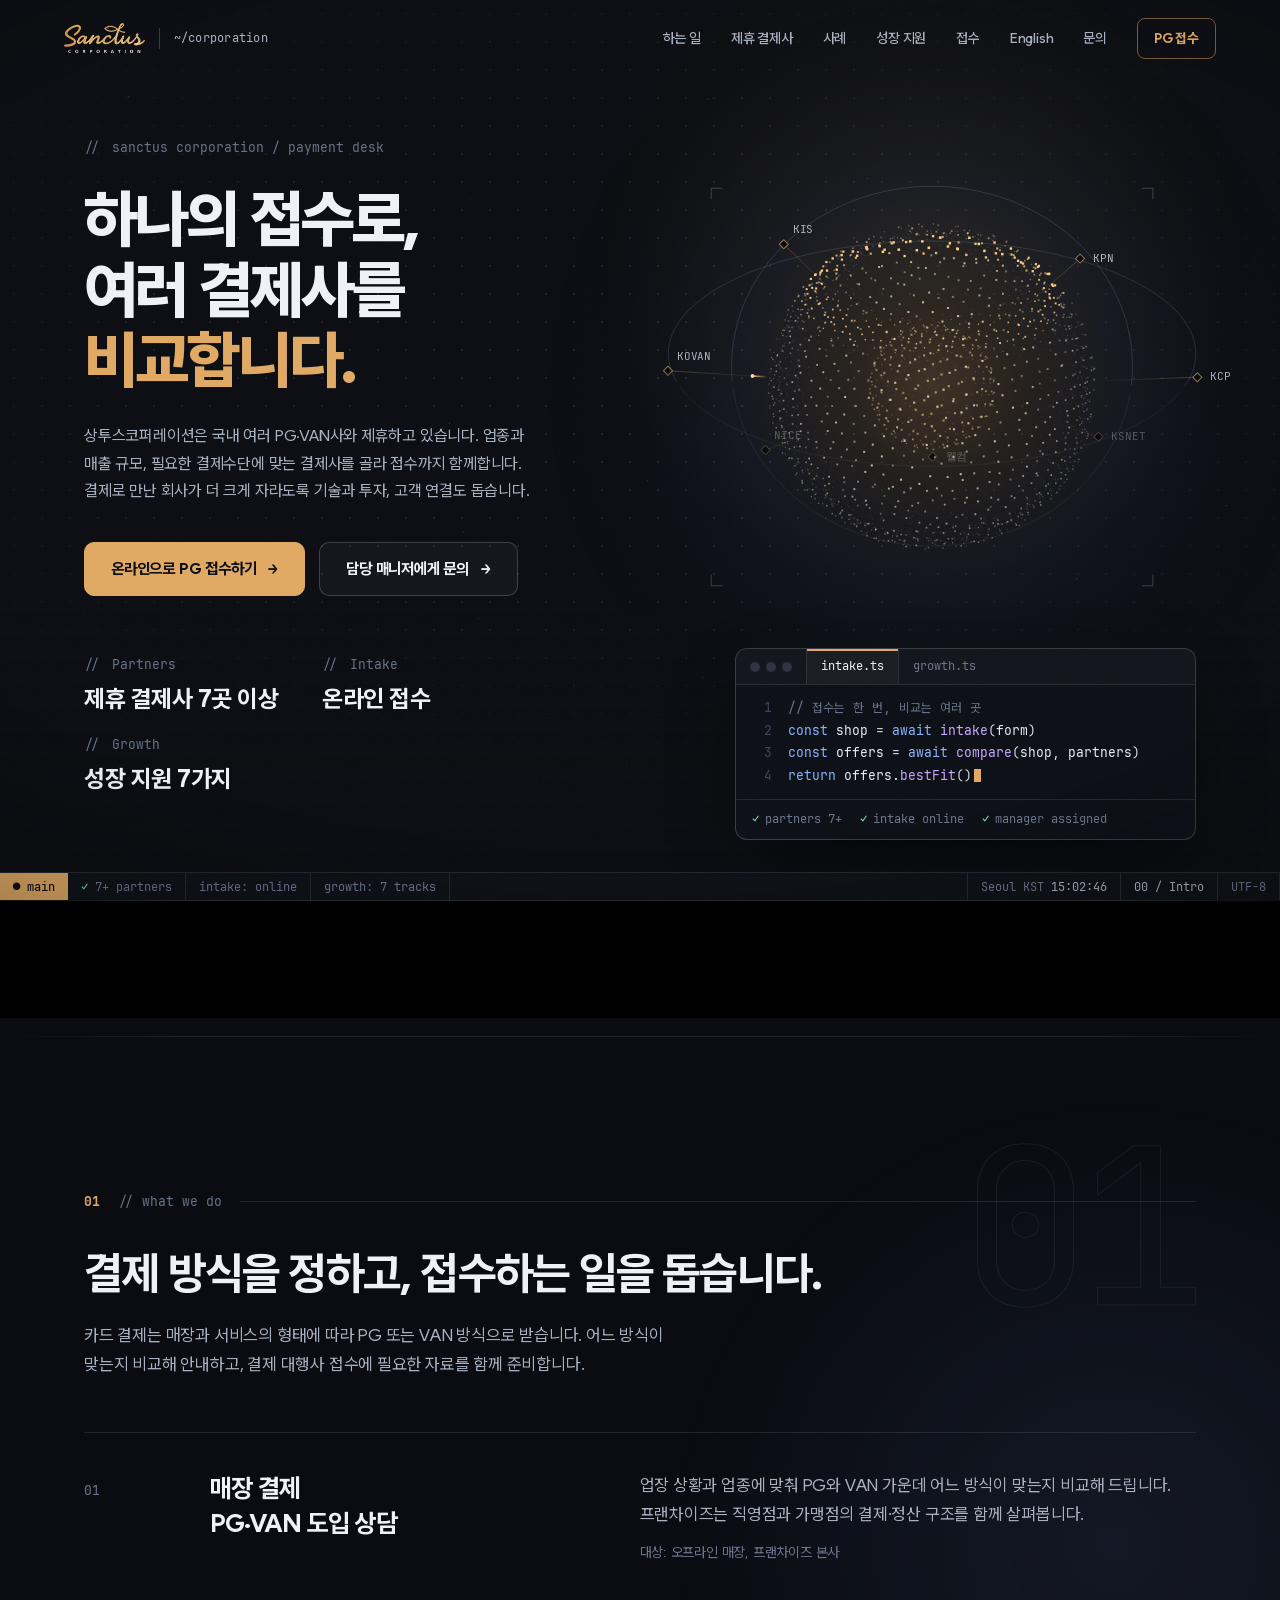
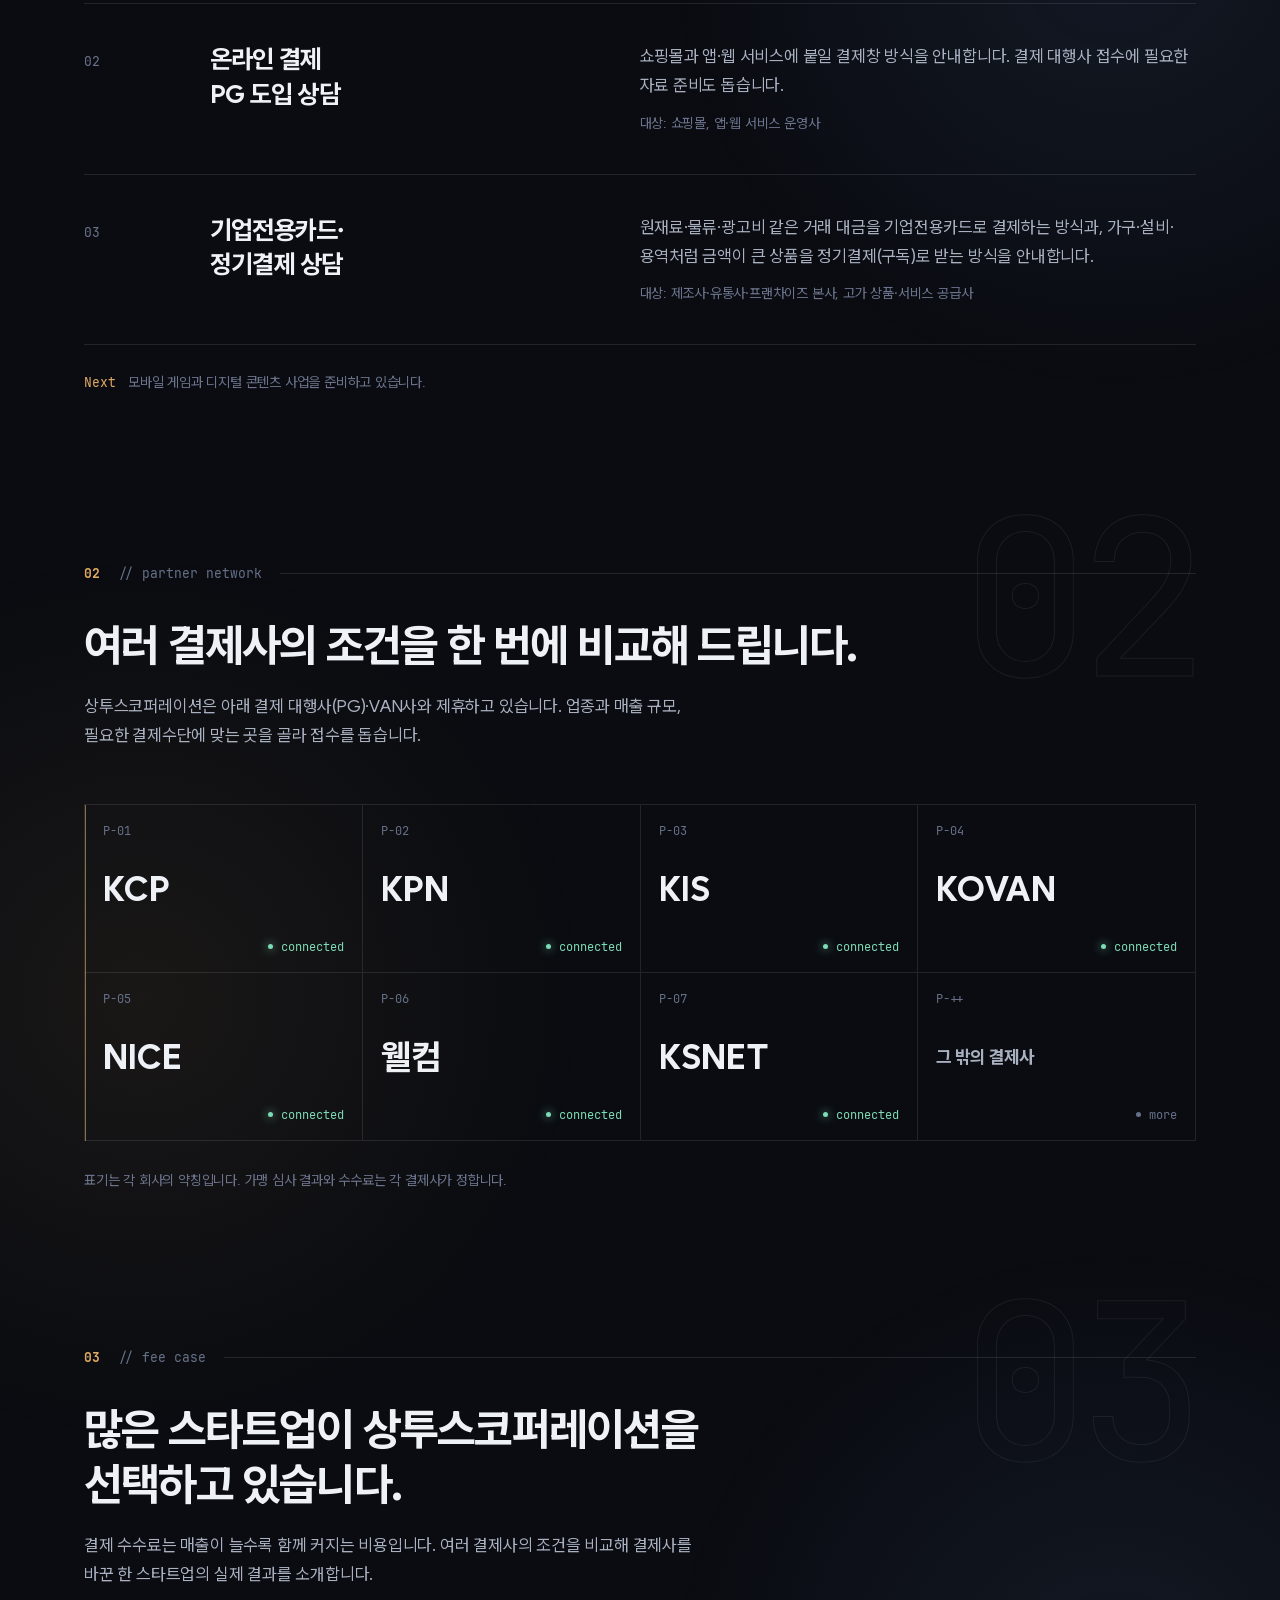
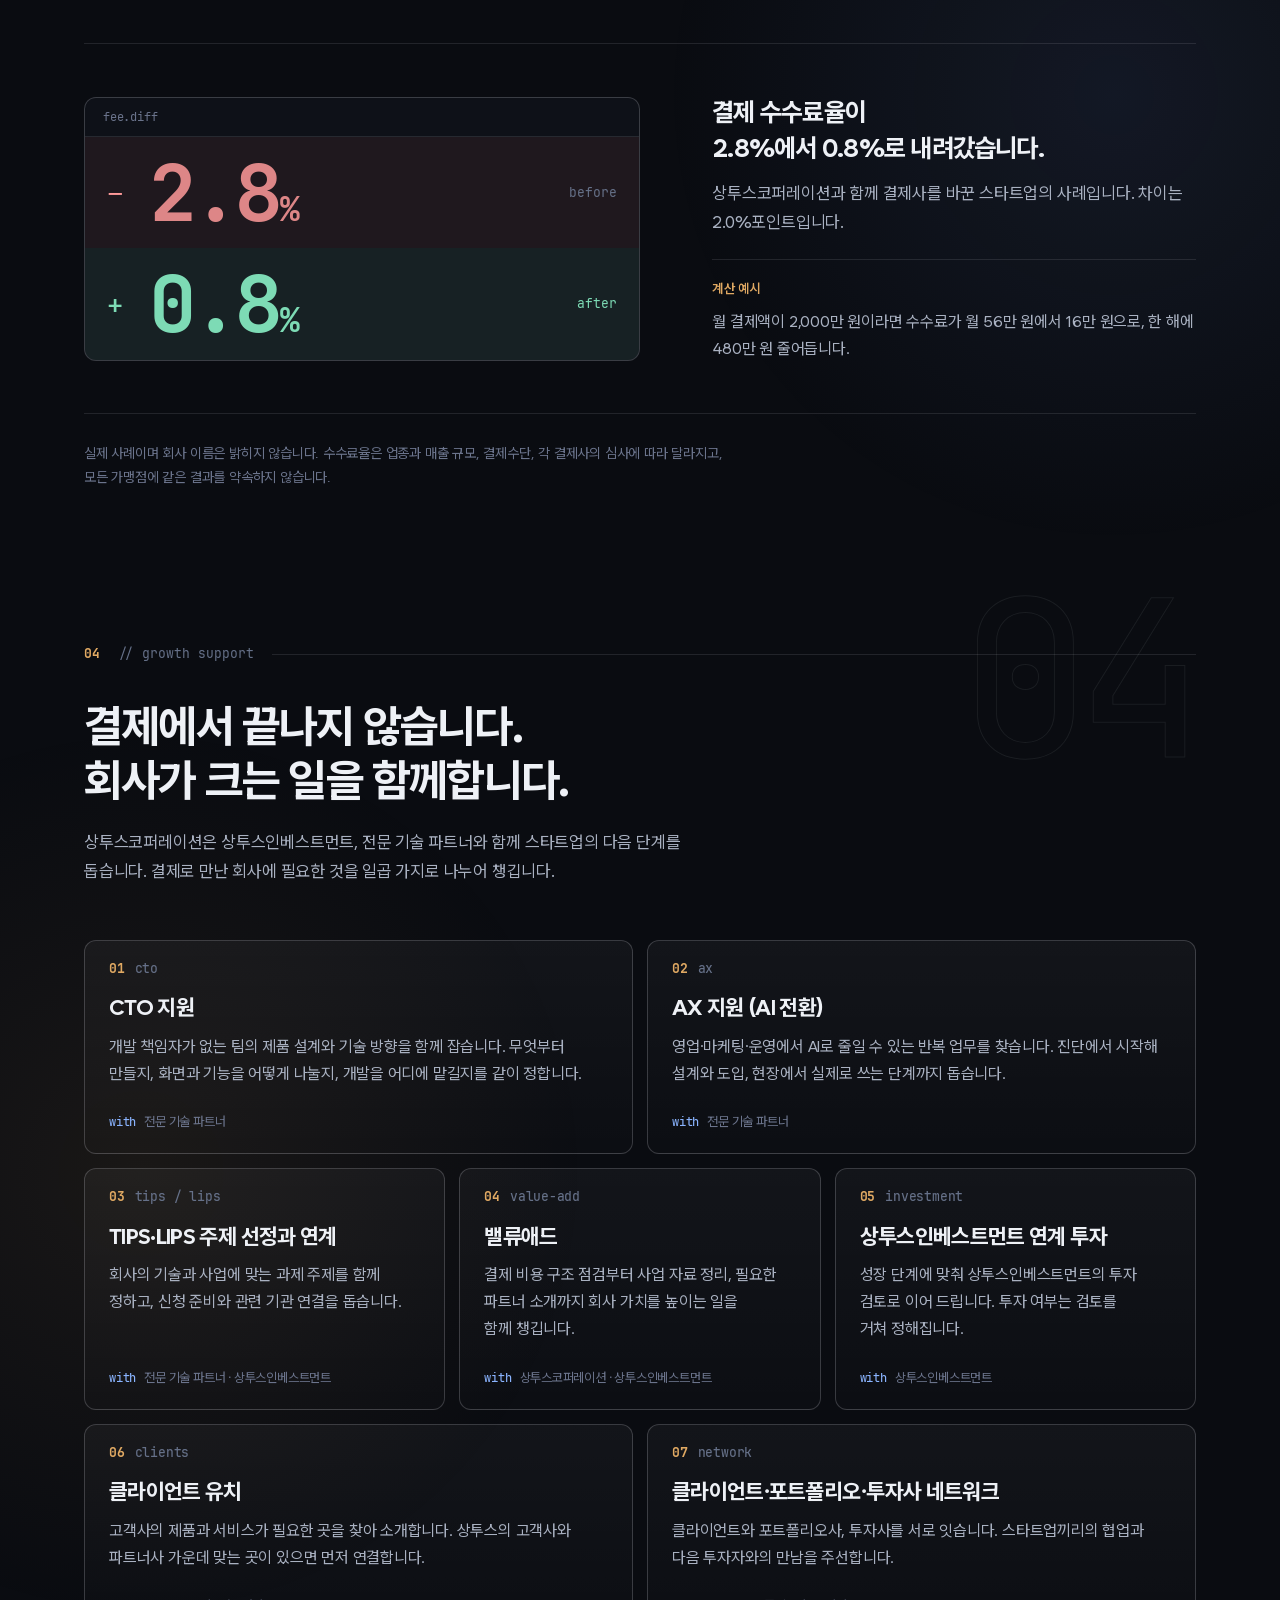
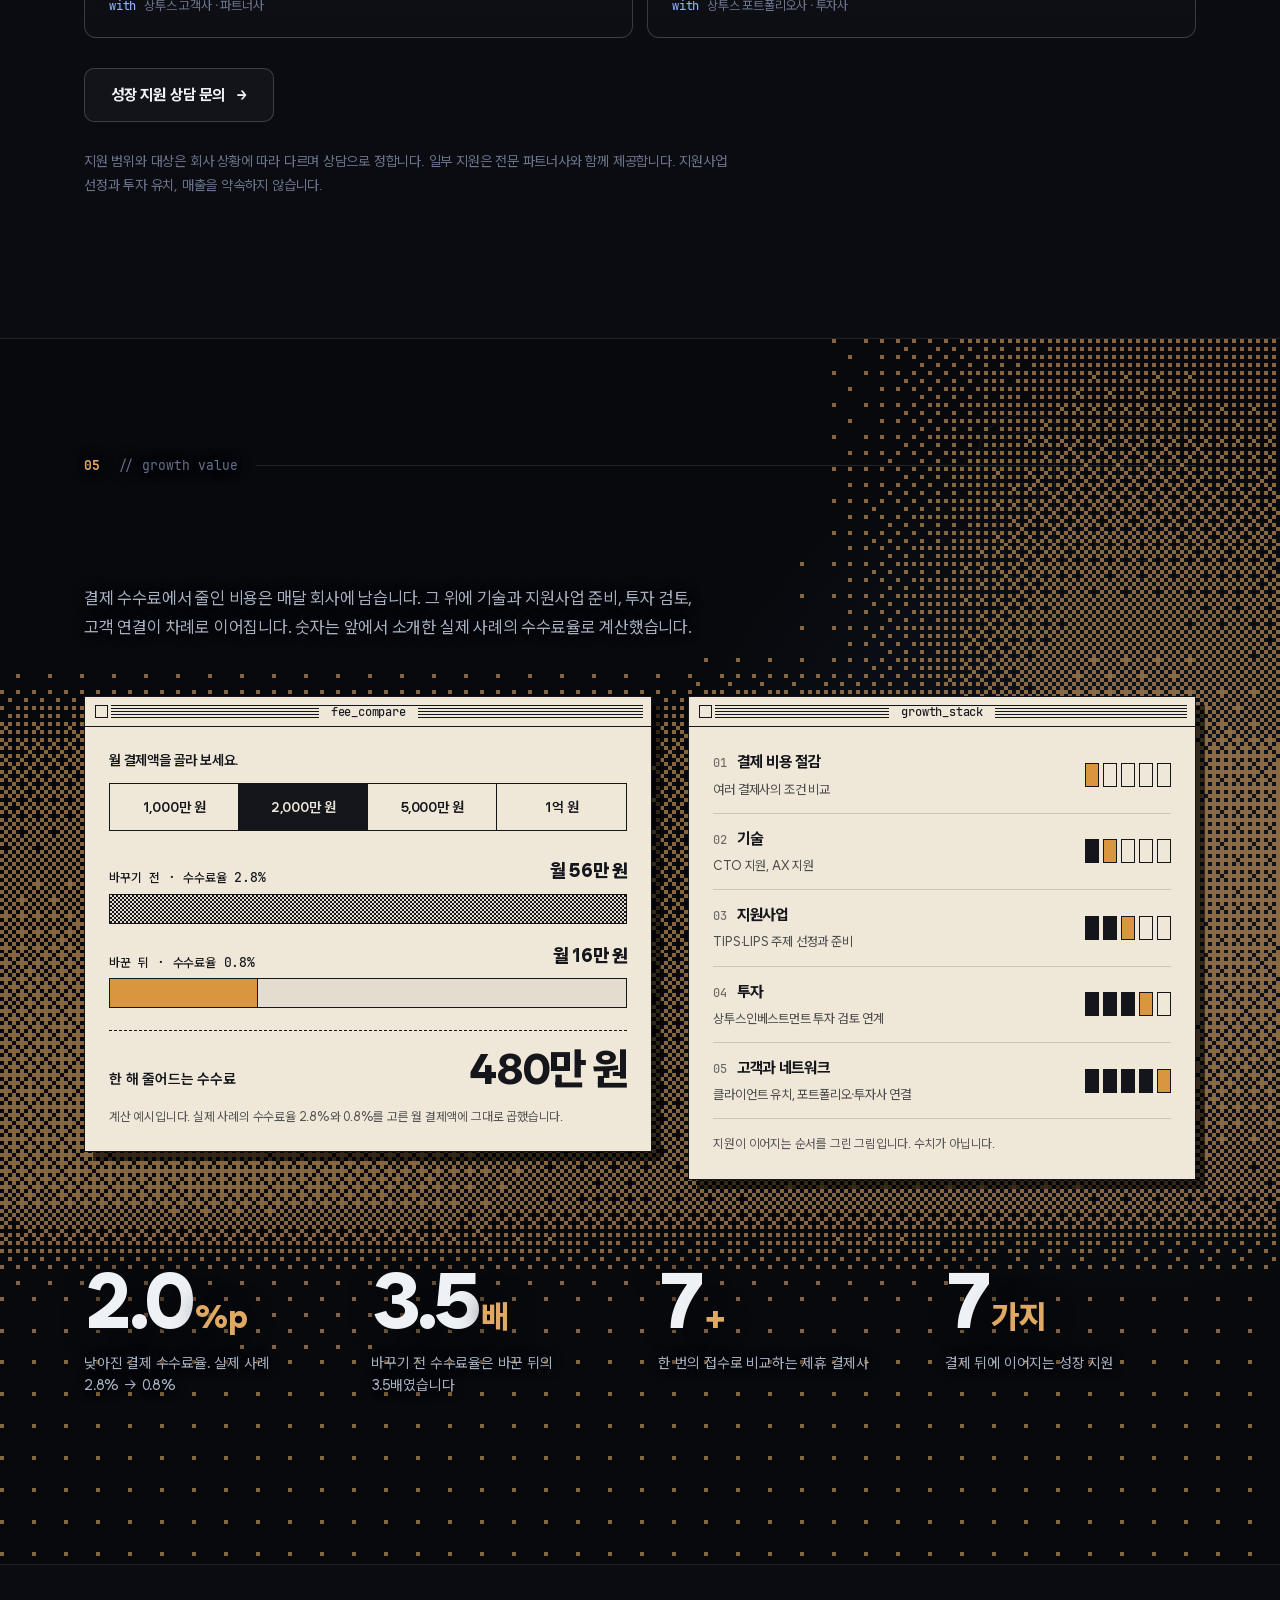
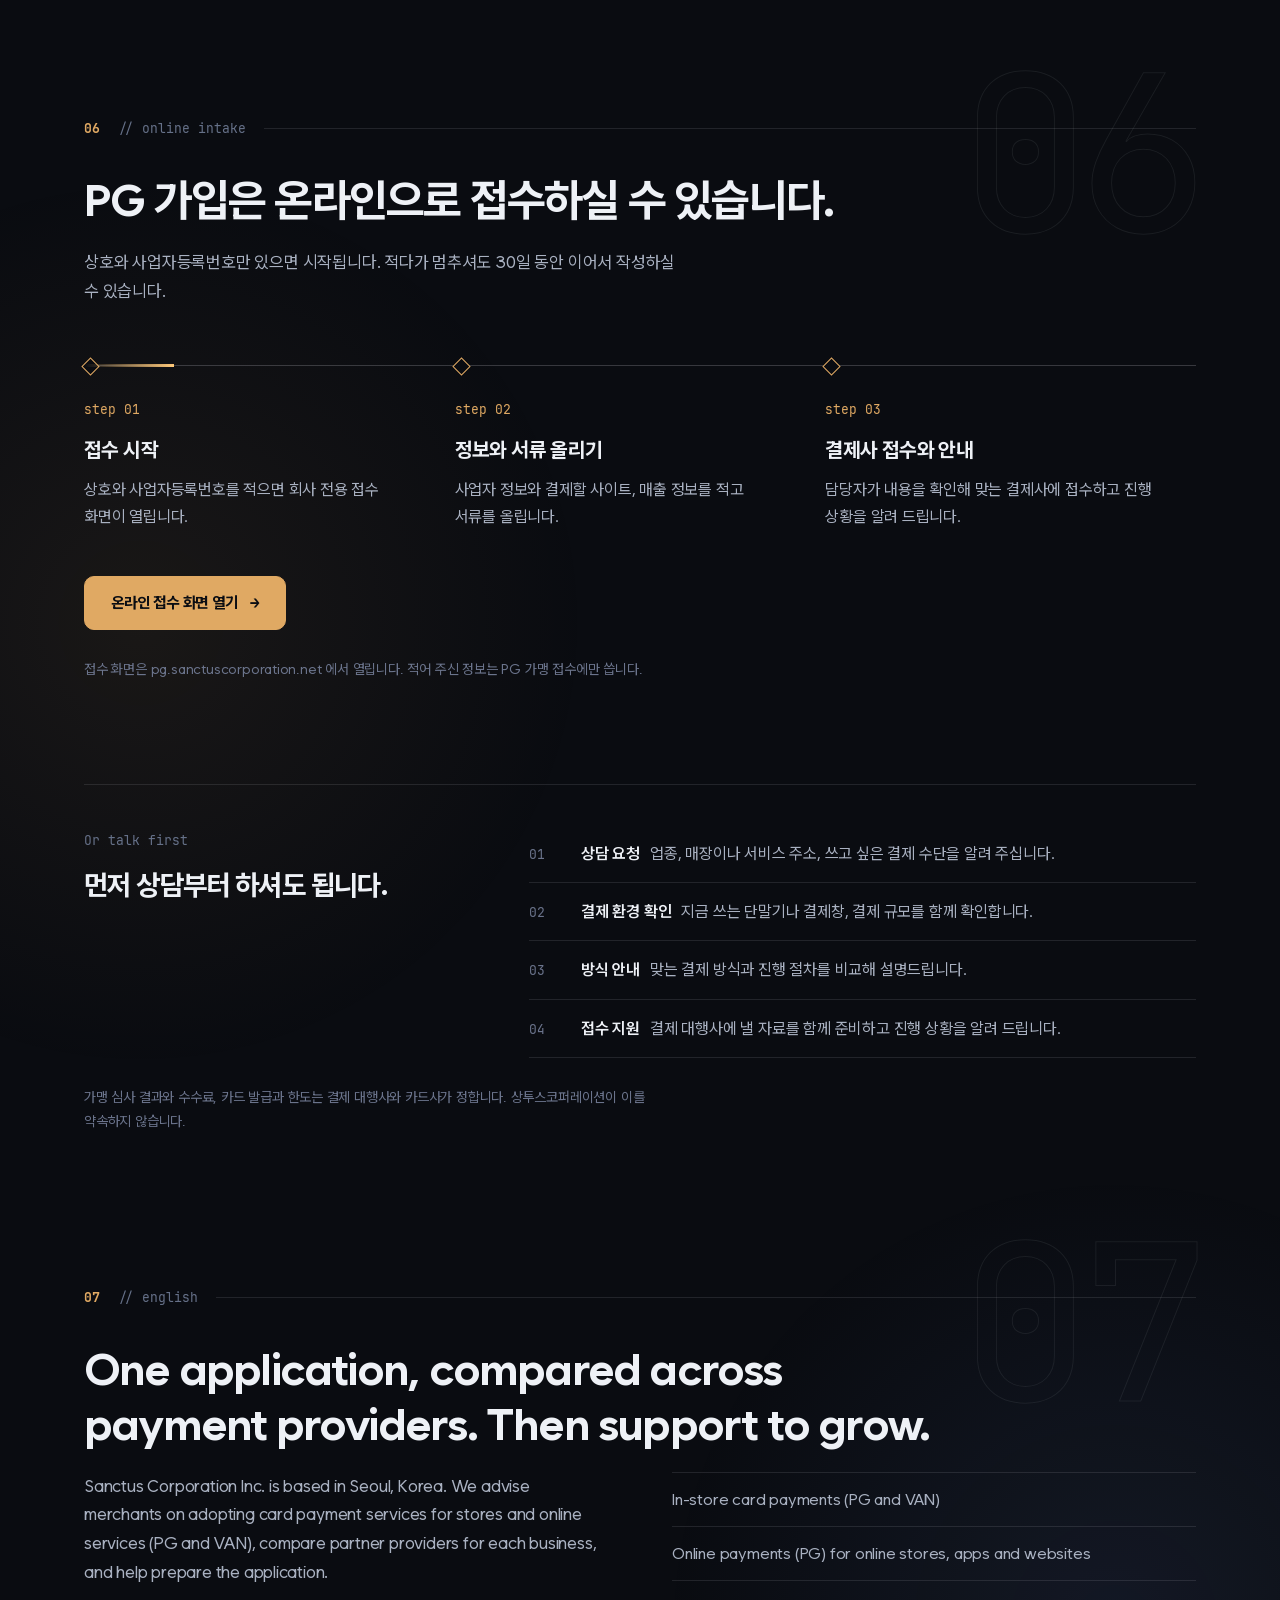
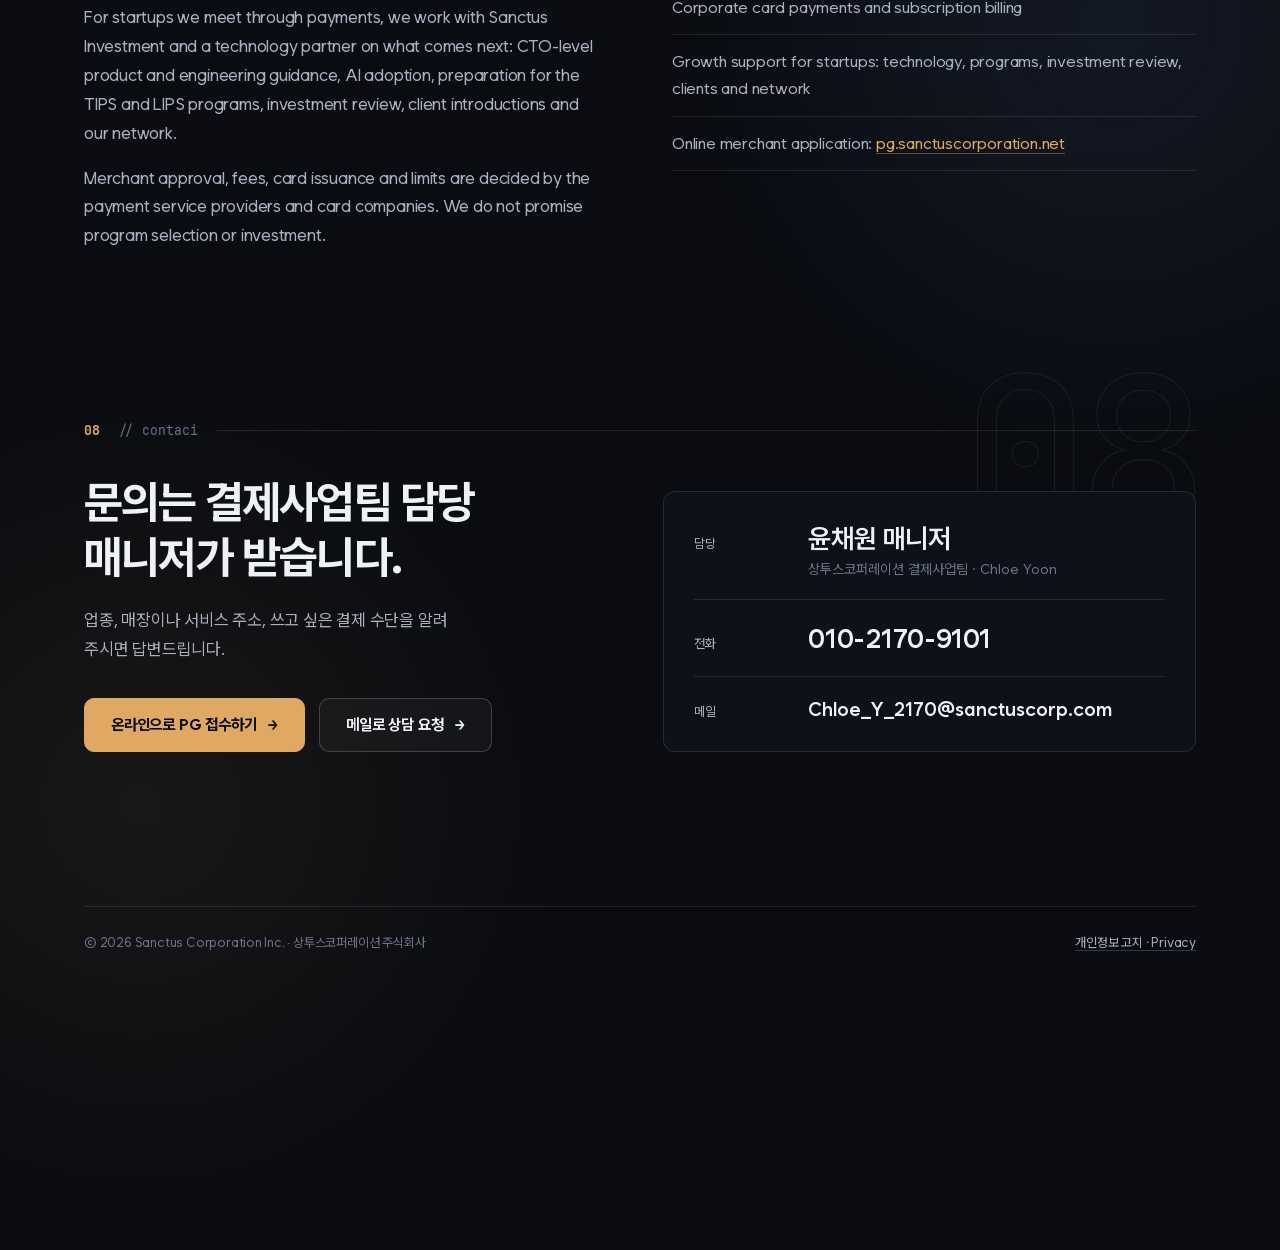
==== commit dd776f3f: "feat: 코딩 테마(Wanted Sans·JetBrains Mono)와 성장 지원·성장 가치 구역 추가 - 첫 화면 편집기 창·상태 줄, 구역 라벨을 코드 주석 꼴로 - 04 성" ====
--- a/index.html
+++ b/index.html
@@ -3,21 +3,21 @@
 <head>
 <meta charset="utf-8">
 <meta name="viewport" content="width=device-width,initial-scale=1,viewport-fit=cover">
-<title>상투스코퍼레이션 | 하나의 접수로 여러 결제사를 비교합니다 · Sanctus Corporation</title>
-<meta name="description" content="상투스코퍼레이션은 국내 여러 PG·VAN사와 제휴해 업종과 매출에 맞는 결제사를 비교하고 접수까지 돕습니다. PG 가입은 온라인으로 접수하실 수 있습니다.">
-<meta name="theme-color" content="#04060b">
+<title>상투스코퍼레이션 | 결제사 비교·접수와 스타트업 성장 지원 · Sanctus Corporation</title>
+<meta name="description" content="상투스코퍼레이션은 국내 여러 PG·VAN사와 제휴해 업종과 매출에 맞는 결제사를 비교하고 접수까지 돕습니다. 결제로 만난 스타트업에는 CTO·AX 지원, TIPS·LIPS 주제 선정, 투자 검토 연계, 고객·네트워크 연결을 함께합니다.">
+<meta name="theme-color" content="#0a0c11">
 <link rel="canonical" href="https://sanctuscorporation.com/">
 <link rel="icon" href="favicon.svg" type="image/svg+xml">
 <link rel="apple-touch-icon" href="apple-touch-icon.png">
 <meta property="og:type" content="website">
 <meta property="og:locale" content="ko_KR">
 <meta property="og:site_name" content="Sanctus Corporation">
-<meta property="og:title" content="상투스코퍼레이션 | 하나의 접수로 여러 결제사를 비교합니다">
-<meta property="og:description" content="국내 여러 PG·VAN사와 제휴해 업종과 매출에 맞는 결제사를 비교하고 접수까지 돕습니다.">
+<meta property="og:title" content="상투스코퍼레이션 | 결제사 비교·접수와 스타트업 성장 지원">
+<meta property="og:description" content="국내 여러 PG·VAN사와 제휴해 결제사를 비교하고 접수까지 돕습니다. 기술·지원사업·투자 검토·고객 연결까지 스타트업의 성장을 함께합니다.">
 <meta property="og:url" content="https://sanctuscorporation.com/">
 <meta property="og:image" content="https://sanctuscorporation.com/og-image.png">
 <meta name="twitter:card" content="summary_large_image">
-<link rel="preload" href="assets/fonts/pretendard-300.woff2" as="font" type="font/woff2" crossorigin>
+<link rel="preload" href="assets/fonts/wanted-sans.woff2" as="font" type="font/woff2" crossorigin>
 <link rel="stylesheet" href="site.css">
 <script>document.documentElement.className="js"</script>
 <script type="application/ld+json">{"@context":"https://schema.org","@type":"Organization","name":"상투스코퍼레이션 주식회사","alternateName":"Sanctus Corporation Inc.","url":"https://sanctuscorporation.com/","logo":"https://sanctuscorporation.com/assets/sanctus-corporation-logo.png","contactPoint":{"@type":"ContactPoint","contactType":"customer service","email":"Chloe_Y_2170@sanctuscorp.com","telephone":"+82-10-2170-9101","availableLanguage":["ko","en"]}}</script>
@@ -38,6 +38,7 @@
     <a href="#work">하는 일</a>
     <a href="#network">제휴 결제사</a>
     <a href="#case">사례</a>
+    <a href="#growth">성장 지원</a>
     <a href="#apply">접수</a>
     <a href="#en">English</a>
     <a href="#contact">문의</a>
@@ -45,23 +46,29 @@
   </nav>
 </header>
 
-<div class="hud" aria-hidden="true">
-  <span class="mono">Seoul · KST <b id="kst">--:--:--</b></span>
-  <span class="mono"><b id="where">00 / Intro</b></span>
+<div class="hud bar" aria-hidden="true">
+  <span class="seg br">● main</span>
+  <span class="seg"><i class="ok">✓</i>7+ partners</span>
+  <span class="seg">intake: online</span>
+  <span class="seg">growth: 7 tracks</span>
+  <span class="sp"></span>
+  <span class="seg">Seoul KST <b id="kst">--:--:--</b></span>
+  <span class="seg"><b id="where">00 / Intro</b></span>
+  <span class="seg">UTF-8</span>
 </div>
 
 <main id="main">
   <section class="hero" id="top" data-hud="00 / Intro">
-    <canvas id="core" aria-hidden="true"></canvas>
+    <canvas id="core" aria-hidden="true" data-cy="0.43" data-scale="0.9" data-font="11px 'JetBrains Mono',monospace"></canvas>
     <div class="hero-in">
       <div class="hero-txt">
-        <p class="mono rv" data-decode>Sanctus Corporation — Payment Desk</p>
+        <p class="mono rv" data-decode>sanctus corporation / payment desk</p>
         <h1>
           <span class="ln"><span style="--d:0">하나의 접수로,</span></span>
           <span class="ln"><span style="--d:1">여러 결제사를</span></span>
           <span class="ln"><span style="--d:2"><em>비교합니다.</em></span></span>
         </h1>
-        <p class="lede rv" style="--d:5">상투스코퍼레이션은 국내 여러 PG·VAN사와 제휴하고 있습니다. 업종과 매출 규모, 필요한 결제수단에 맞는 결제사를 골라 접수까지 함께합니다.</p>
+        <p class="lede rv" style="--d:5">상투스코퍼레이션은 국내 여러 PG·VAN사와 제휴하고 있습니다. 업종과 매출 규모, 필요한 결제수단에 맞는 결제사를 골라 접수까지 함께합니다. 결제로 만난 회사가 더 크게 자라도록 기술과 투자, 고객 연결도 돕습니다.</p>
         <div class="btns rv" style="--d:7">
           <a class="btn pri" href="https://pg.sanctuscorporation.net/">온라인으로 PG 접수하기 <i aria-hidden="true">→</i></a>
           <a class="btn ghost" href="#contact">담당 매니저에게 문의 <i aria-hidden="true">→</i></a>
@@ -69,10 +76,14 @@
         <ul class="read rv" style="--d:9">
           <li><span class="mono">Partners</span><b>제휴 결제사 7곳 이상</b></li>
           <li><span class="mono">Intake</span><b>온라인 접수</b></li>
-          <li><span class="mono">Base</span><b>서울</b></li>
+          <li><span class="mono">Growth</span><b>성장 지원 7가지</b></li>
         </ul>
       </div>
-      <!--slot:hero-->
+      <div class="ide rv" style="--d:6" aria-hidden="true">
+        <div class="ide-bar"><span class="dots"><i></i><i></i><i></i></span><span class="tab on">intake.ts</span><span class="tab">growth.ts</span></div>
+        <pre><span class="l"><span class="c">// 접수는 한 번, 비교는 여러 곳</span></span><span class="l"><span class="k">const</span> <span class="v">shop</span> = <span class="k">await</span> <span class="f">intake</span>(<span class="v">form</span>)</span><span class="l"><span class="k">const</span> <span class="v">offers</span> = <span class="k">await</span> <span class="f">compare</span>(<span class="v">shop</span>, <span class="v">partners</span>)</span><span class="l"><span class="k">return</span> <span class="v">offers</span>.<span class="f">bestFit</span>()<i class="caret"></i></span></pre>
+        <div class="ide-out"><span><b>✓</b>partners 7+</span><span><b>✓</b>intake online</span><span><b>✓</b>manager assigned</span></div>
+      </div>
     </div>
   </section>
 
@@ -110,14 +121,14 @@
       <h2 class="rv">여러 결제사의 조건을 <span class="nb">한 번에</span> 비교해 드립니다.</h2>
       <p class="sub rv">상투스코퍼레이션은 아래 결제 대행사(PG)·VAN사와 제휴하고 있습니다. 업종과 매출 규모, 필요한 결제수단에 맞는 곳을 골라 접수를 돕습니다.</p>
       <div class="net rv">
-        <div class="cell" style="--i:0"><span class="mono">P-01</span><strong>KCP</strong><span class="mono st">Partner</span></div>
-        <div class="cell" style="--i:1"><span class="mono">P-02</span><strong>KPN</strong><span class="mono st">Partner</span></div>
-        <div class="cell" style="--i:2"><span class="mono">P-03</span><strong>KIS</strong><span class="mono st">Partner</span></div>
-        <div class="cell" style="--i:3"><span class="mono">P-04</span><strong>KOVAN</strong><span class="mono st">Partner</span></div>
-        <div class="cell" style="--i:4"><span class="mono">P-05</span><strong>NICE</strong><span class="mono st">Partner</span></div>
-        <div class="cell" style="--i:5"><span class="mono">P-06</span><strong>웰컴</strong><span class="mono st">Partner</span></div>
-        <div class="cell" style="--i:6"><span class="mono">P-07</span><strong>KSNET</strong><span class="mono st">Partner</span></div>
-        <div class="cell etc" style="--i:7"><span class="mono">P-++</span><strong>그 밖의 결제사</strong><span class="mono st">More</span></div>
+        <div class="cell" style="--i:0"><span class="mono">P-01</span><strong>KCP</strong><span class="mono st">connected</span></div>
+        <div class="cell" style="--i:1"><span class="mono">P-02</span><strong>KPN</strong><span class="mono st">connected</span></div>
+        <div class="cell" style="--i:2"><span class="mono">P-03</span><strong>KIS</strong><span class="mono st">connected</span></div>
+        <div class="cell" style="--i:3"><span class="mono">P-04</span><strong>KOVAN</strong><span class="mono st">connected</span></div>
+        <div class="cell" style="--i:4"><span class="mono">P-05</span><strong>NICE</strong><span class="mono st">connected</span></div>
+        <div class="cell" style="--i:5"><span class="mono">P-06</span><strong>웰컴</strong><span class="mono st">connected</span></div>
+        <div class="cell" style="--i:6"><span class="mono">P-07</span><strong>KSNET</strong><span class="mono st">connected</span></div>
+        <div class="cell etc" style="--i:7"><span class="mono">P-++</span><strong>그 밖의 결제사</strong><span class="mono st">more</span></div>
       </div>
       <p class="fine rv">표기는 각 회사의 약칭입니다. 가맹 심사 결과와 수수료는 각 결제사가 정합니다.</p>
     </div>
@@ -144,9 +155,111 @@
     </div>
   </section>
 
-  <section id="apply" data-hud="04 / Intake">
-    <div class="sec">
-      <div class="sec-h rv"><span class="mono n">04</span><span class="mono" data-decode>Online intake</span></div>
+
+  <section id="growth" data-hud="04 / Growth">
+    <div class="sec">
+      <div class="sec-h rv"><span class="mono n">04</span><span class="mono" data-decode>Growth support</span></div>
+      <h2 class="rv">결제에서 끝나지 않습니다. <span class="nb">회사가 크는 일을 함께합니다.</span></h2>
+      <p class="sub rv">상투스코퍼레이션은 상투스인베스트먼트, 전문 기술 파트너와 함께 스타트업의 다음 단계를 돕습니다. 결제로 만난 회사에 필요한 것을 일곱 가지로 나누어 챙깁니다.</p>
+      <div class="grow">
+        <article class="gcard w rv">
+          <span class="tag"><b>01</b>cto</span>
+          <h3>CTO 지원</h3>
+          <p>개발 책임자가 없는 팀의 제품 설계와 기술 방향을 함께 잡습니다. 무엇부터 만들지, 화면과 기능을 어떻게 나눌지, 개발을 어디에 맡길지를 같이 정합니다.</p>
+          <span class="with">전문 기술 파트너</span>
+        </article>
+        <article class="gcard w rv" style="--d:1">
+          <span class="tag"><b>02</b>ax</span>
+          <h3>AX 지원 <span class="nb">(AI 전환)</span></h3>
+          <p>영업·마케팅·운영에서 AI로 줄일 수 있는 반복 업무를 찾습니다. 진단에서 시작해 설계와 도입, 현장에서 실제로 쓰는 단계까지 돕습니다.</p>
+          <span class="with">전문 기술 파트너</span>
+        </article>
+        <article class="gcard rv">
+          <span class="tag"><b>03</b>tips / lips</span>
+          <h3>TIPS·LIPS 주제 선정과 연계</h3>
+          <p>회사의 기술과 사업에 맞는 과제 주제를 함께 정하고, 신청 준비와 관련 기관 연결을 돕습니다.</p>
+          <span class="with">전문 기술 파트너 · 상투스인베스트먼트</span>
+        </article>
+        <article class="gcard rv" style="--d:1">
+          <span class="tag"><b>04</b>value-add</span>
+          <h3>밸류애드</h3>
+          <p>결제 비용 구조 점검부터 사업 자료 정리, 필요한 파트너 소개까지 회사 가치를 높이는 일을 함께 챙깁니다.</p>
+          <span class="with">상투스코퍼레이션 · 상투스인베스트먼트</span>
+        </article>
+        <article class="gcard rv" style="--d:2">
+          <span class="tag"><b>05</b>investment</span>
+          <h3>상투스인베스트먼트 연계 투자</h3>
+          <p>성장 단계에 맞춰 상투스인베스트먼트의 투자 검토로 이어 드립니다. 투자 여부는 검토를 거쳐 정해집니다.</p>
+          <span class="with">상투스인베스트먼트</span>
+        </article>
+        <article class="gcard w rv">
+          <span class="tag"><b>06</b>clients</span>
+          <h3>클라이언트 유치</h3>
+          <p>고객사의 제품과 서비스가 필요한 곳을 찾아 소개합니다. 상투스의 고객사와 파트너사 가운데 맞는 곳이 있으면 먼저 연결합니다.</p>
+          <span class="with">상투스 고객사 · 파트너사</span>
+        </article>
+        <article class="gcard w rv" style="--d:1">
+          <span class="tag"><b>07</b>network</span>
+          <h3>클라이언트·포트폴리오·투자사 네트워크</h3>
+          <p>클라이언트와 포트폴리오사, 투자사를 서로 잇습니다. 스타트업끼리의 협업과 다음 투자자와의 만남을 주선합니다.</p>
+          <span class="with">상투스 포트폴리오사 · 투자사</span>
+        </article>
+      </div>
+      <div class="btns grow-cta rv"><a class="btn ghost" href="#contact">성장 지원 상담 문의 <i aria-hidden="true">→</i></a></div>
+      <p class="fine rv">지원 범위와 대상은 회사 상황에 따라 다르며 상담으로 정합니다. 일부 지원은 전문 파트너사와 함께 제공합니다. 지원사업 선정과 투자 유치, 매출을 약속하지 않습니다.</p>
+    </div>
+  </section>
+
+  <section id="value" class="val" data-hud="05 / Value">
+    <canvas id="dither" aria-hidden="true"></canvas>
+    <div class="sec">
+      <div class="sec-h rv"><span class="mono n">05</span><span class="mono" data-decode>Growth value</span></div>
+      <h2 class="rv">아낀 비용 위에, <span class="nb">성장에 필요한 것이 쌓입니다.</span></h2>
+      <p class="sub rv">결제 수수료에서 줄인 비용은 매달 회사에 남습니다. 그 위에 기술과 지원사업 준비, 투자 검토, 고객 연결이 차례로 이어집니다. 숫자는 앞에서 소개한 실제 사례의 수수료율로 계산했습니다.</p>
+      <div class="wins">
+        <div class="win rv" id="calc">
+          <div class="win-bar"><i></i><span>fee_compare</span></div>
+          <div class="win-body">
+            <p class="win-q">월 결제액을 골라 보세요.</p>
+            <div class="seg-ctl" role="group" aria-label="월 결제액">
+              <button type="button" data-v="1000" aria-pressed="false">1,000만 원</button>
+              <button type="button" data-v="2000" aria-pressed="true">2,000만 원</button>
+              <button type="button" data-v="5000" aria-pressed="false">5,000만 원</button>
+              <button type="button" data-v="10000" aria-pressed="false">1억 원</button>
+            </div>
+            <div class="bar-row"><span class="lb">바꾸기 전 · 수수료율 2.8%</span><b id="c-was">월 56만 원</b><div class="bar was"><i style="width:100%"></i></div></div>
+            <div class="bar-row"><span class="lb">바꾼 뒤 · 수수료율 0.8%</span><b id="c-now">월 16만 원</b><div class="bar now"><i style="width:28.6%"></i></div></div>
+            <p class="win-sum" aria-live="polite"><span>한 해 줄어드는 수수료</span><b id="c-year">480만 원</b></p>
+            <p class="win-note">계산 예시입니다. 실제 사례의 수수료율 2.8%와 0.8%를 고른 월 결제액에 그대로 곱했습니다.</p>
+          </div>
+        </div>
+        <div class="win rv" style="--d:2">
+          <div class="win-bar"><i></i><span>growth_stack</span></div>
+          <div class="win-body">
+            <ol class="stack">
+              <li><strong>결제 비용 절감</strong><small>여러 결제사의 조건 비교</small><span class="blk" aria-hidden="true"><i class="new"></i><i></i><i></i><i></i><i></i></span></li>
+              <li><strong>기술</strong><small>CTO 지원, AX 지원</small><span class="blk" aria-hidden="true"><i class="on"></i><i class="new"></i><i></i><i></i><i></i></span></li>
+              <li><strong>지원사업</strong><small>TIPS·LIPS 주제 선정과 준비</small><span class="blk" aria-hidden="true"><i class="on"></i><i class="on"></i><i class="new"></i><i></i><i></i></span></li>
+              <li><strong>투자</strong><small>상투스인베스트먼트 투자 검토 연계</small><span class="blk" aria-hidden="true"><i class="on"></i><i class="on"></i><i class="on"></i><i class="new"></i><i></i></span></li>
+              <li><strong>고객과 네트워크</strong><small>클라이언트 유치, 포트폴리오·투자사 연결</small><span class="blk" aria-hidden="true"><i class="on"></i><i class="on"></i><i class="on"></i><i class="on"></i><i class="new"></i></span></li>
+            </ol>
+            <p class="win-note">지원이 이어지는 순서를 그린 그림입니다. 수치가 아닙니다.</p>
+          </div>
+        </div>
+      </div>
+      <ul class="bigs rv">
+        <li><b>2.0<i>%p</i></b><span>낮아진 결제 수수료율. 실제 사례 2.8% → 0.8%</span></li>
+        <li><b>3.5<i>배</i></b><span>바꾸기 전 수수료율은 바꾼 뒤의 3.5배였습니다</span></li>
+        <li><b>7<i>+</i></b><span>한 번의 접수로 비교하는 제휴 결제사</span></li>
+        <li><b>7<i>가지</i></b><span>결제 뒤에 이어지는 성장 지원</span></li>
+      </ul>
+      <p class="fine rv">수수료율은 업종과 매출 규모, 결제수단, 각 결제사의 심사에 따라 달라집니다. 같은 결과를 약속하지 않습니다.</p>
+    </div>
+  </section>
+
+  <section id="apply" data-hud="06 / Intake">
+    <div class="sec">
+      <div class="sec-h rv"><span class="mono n">06</span><span class="mono" data-decode>Online intake</span></div>
       <h2 class="rv">PG 가입은 온라인으로 접수하실 수 있습니다.</h2>
       <p class="sub rv">상호와 사업자등록번호만 있으면 시작됩니다. 적다가 멈추셔도 30일 동안 이어서 작성하실 수 있습니다.</p>
       <div class="steps rv">
@@ -173,28 +286,30 @@
     </div>
   </section>
 
-  <section id="en" lang="en" data-hud="05 / English">
-    <div class="sec">
-      <div class="sec-h rv"><span class="mono n">05</span><span class="mono" data-decode>English</span></div>
-      <h2 class="rv">One application, compared across payment providers.</h2>
+  <section id="en" lang="en" data-hud="07 / English">
+    <div class="sec">
+      <div class="sec-h rv"><span class="mono n">07</span><span class="mono" data-decode>English</span></div>
+      <h2 class="rv">One application, compared across payment providers. Then support to grow.</h2>
       <div class="en rv">
         <div>
           <p>Sanctus Corporation Inc. is based in Seoul, Korea. We advise merchants on adopting card payment services for stores and online services (PG and VAN), compare partner providers for each business, and help prepare the application.</p>
-          <p>Merchant approval, fees, card issuance and limits are decided by the payment service providers and card companies.</p>
+          <p>For startups we meet through payments, we work with Sanctus Investment and a technology partner on what comes next: CTO-level product and engineering guidance, AI adoption, preparation for the TIPS and LIPS programs, investment review, client introductions and our network.</p>
+          <p>Merchant approval, fees, card issuance and limits are decided by the payment service providers and card companies. We do not promise program selection or investment.</p>
         </div>
         <ul>
           <li>In-store card payments (PG and VAN)</li>
           <li>Online payments (PG) for online stores, apps and websites</li>
           <li>Corporate card payments and subscription billing</li>
+          <li>Growth support for startups: technology, programs, investment review, clients and network</li>
           <li>Online merchant application: <a href="https://pg.sanctuscorporation.net/">pg.sanctuscorporation.net</a></li>
         </ul>
       </div>
     </div>
   </section>
 
-  <section id="contact" data-hud="06 / Contact">
-    <div class="sec">
-      <div class="sec-h rv"><span class="mono n">06</span><span class="mono" data-decode>Contact</span></div>
+  <section id="contact" data-hud="08 / Contact">
+    <div class="sec">
+      <div class="sec-h rv"><span class="mono n">08</span><span class="mono" data-decode>Contact</span></div>
       <div class="contact">
         <div class="rv">
           <h2>문의는 결제사업팀 담당 매니저가 받습니다.</h2>
--- a/site.css
+++ b/site.css
@@ -1,14 +1,16 @@
-/* Sanctus Corporation — v2 (2026-11-12). 어두운 화면, 호박색 한 가지 강조. 외부 요청 없음. */
-@font-face{font-family:"Pretendard";font-weight:300;font-style:normal;font-display:swap;src:url("assets/fonts/pretendard-300.woff2") format("woff2")}
-@font-face{font-family:"Pretendard";font-weight:400;font-style:normal;font-display:swap;src:url("assets/fonts/pretendard-400.woff2") format("woff2")}
-@font-face{font-family:"Pretendard";font-weight:600;font-style:normal;font-display:swap;src:url("assets/fonts/pretendard-600.woff2") format("woff2")}
+/* Sanctus Corporation — v3 (2026-11-12). 어두운 화면, 호박색 한 가지 강조, 코드 편집기 느낌. 외부 요청 없음. */
+@font-face{font-family:"Wanted Sans";font-weight:400 900;font-style:normal;font-display:swap;src:url("assets/fonts/wanted-sans.woff2") format("woff2")}
+@font-face{font-family:"JetBrains Mono";font-weight:400;font-style:normal;font-display:swap;src:url("assets/fonts/jbmono-400.woff2") format("woff2")}
+@font-face{font-family:"JetBrains Mono";font-weight:500;font-style:normal;font-display:swap;src:url("assets/fonts/jbmono-500.woff2") format("woff2")}
+@font-face{font-family:"JetBrains Mono";font-weight:700;font-style:normal;font-display:swap;src:url("assets/fonts/jbmono-700.woff2") format("woff2")}
 
 :root{
-  --bg:#04060b; --bg-2:#080c16; --ink:#e8ecf4; --soft:#aab3c5; --mute:#6f7a90;
+  --bg:#0a0c11; --bg-2:#0e1118; --ink:#eef1f6; --soft:#a9b1c1; --mute:#6b748c;
   --line:rgba(232,236,244,.11); --line-2:rgba(232,236,244,.2);
   --amber:#e0a963; --amber-hi:#ffc97a; --ice:#9db9e8;
-  --sans:"Pretendard",-apple-system,BlinkMacSystemFont,"Apple SD Gothic Neo","Malgun Gothic","Noto Sans KR",sans-serif;
-  --mono:ui-monospace,"SF Mono","SFMono-Regular","Cascadia Mono",Consolas,"Roboto Mono",Menlo,monospace;
+  --kw:#8ab4ff; --fn:#c8a8ff; --num:#7ddbb5; --com:#667189; --del:#ff9a9a;
+  --sans:"Wanted Sans",-apple-system,BlinkMacSystemFont,"Apple SD Gothic Neo","Malgun Gothic","Noto Sans KR",sans-serif;
+  --mono:"JetBrains Mono","Wanted Sans",ui-monospace,Consolas,monospace;
   --pad:clamp(20px,5vw,72px); --max:1240px;
   --ease:cubic-bezier(.2,.7,.1,1);
 }
@@ -42,7 +44,7 @@
 
 /* 위쪽 띠 */
 .top{position:fixed;left:0;right:0;top:0;z-index:50;display:flex;align-items:center;justify-content:space-between;gap:24px;padding:18px var(--pad);transition:background .4s,backdrop-filter .4s,border-color .4s;border-bottom:1px solid transparent}
-.top.solid{background:rgba(4,6,11,.72);backdrop-filter:blur(14px) saturate(1.2);-webkit-backdrop-filter:blur(14px) saturate(1.2);border-bottom-color:var(--line)}
+.top.solid{background:rgba(10,12,17,.78);backdrop-filter:blur(14px) saturate(1.2);-webkit-backdrop-filter:blur(14px) saturate(1.2);border-bottom-color:var(--line)}
 .brand{display:flex;align-items:center;gap:14px;text-decoration:none}
 .brand img{height:30px;width:auto}
 .brand span{font-family:var(--mono);font-size:10.5px;letter-spacing:.28em;color:var(--soft);text-transform:uppercase;padding-left:14px;border-left:1px solid var(--line-2)}
@@ -242,7 +244,7 @@
   .hero{align-items:flex-end}
   .hero-txt{max-width:640px}
   .hero-in{padding:46svh var(--pad) 76px}
-  .hero::after{height:62%;background:linear-gradient(transparent,rgba(4,6,11,.9) 42%,var(--bg))}
+  .hero::after{height:62%;background:linear-gradient(transparent,rgba(10,12,17,.9) 42%,var(--bg))}
   .spot{display:none}
 }
 @media (max-width:760px){
@@ -260,3 +262,179 @@
   .js .rv,.js h1 .ln>span{opacity:1;transform:none;filter:none;transition:none}
   .bars::before,.bars::after{display:none}
 }
+
+/* ── 코딩 테마 (2026-11-12 시안 A 확정) ── */
+body{letter-spacing:-.012em}
+
+/* 글자: 굵고 단정하게 */
+h1{font-weight:800;font-size:clamp(2.2rem,4.9vw,4.25rem);line-height:1.13;letter-spacing:-.045em}
+h1 em{font-weight:800}
+h2{font-weight:700;letter-spacing:-.04em;line-height:1.22}
+.row h3,.step h3,.case-t h3,.talk h3{font-weight:700;letter-spacing:-.03em}
+.read b{font-weight:700}
+.cell strong{font-weight:700;letter-spacing:0}
+.cell:hover strong{letter-spacing:.02em}
+.who-card dd{font-weight:600}
+.lede,.sub{color:var(--soft)}
+.btn{font-weight:700;border-radius:10px;min-height:54px}
+.btn.ghost{background:rgba(255,255,255,.035)}
+.nav a{font-weight:500}
+.nav .cta{border-radius:8px;font-weight:700}
+
+/* 라벨: 주석처럼 */
+.mono{text-transform:none;letter-spacing:0;font-size:12.5px;color:var(--com)}
+.hero .mono{color:var(--com)}
+.hero .mono::before{content:"//";width:auto;height:auto;background:none}
+.sec-h .mono:not(.n){text-transform:lowercase}
+.sec-h .mono:not(.n)::before{content:"// "}
+.sec-h .n{font-weight:700}
+.brand span{letter-spacing:.02em;text-transform:lowercase;font-size:12px}
+.brand span::before{content:"~/"}
+.step .mono{text-transform:lowercase}
+.case-n .mono{text-transform:lowercase}
+
+/* 배경: 점 격자 */
+.field{background-image:radial-gradient(rgba(157,185,232,.16) 1px,transparent 1.5px);background-size:28px 28px;background-position:0 0}
+.grain{opacity:.04}
+
+/* 첫 화면의 편집기 창 */
+.ide{position:absolute;z-index:2;right:max(var(--pad),calc((100vw - var(--max))/2 + var(--pad)));bottom:60px;width:min(470px,36vw);border:1px solid var(--line-2);border-radius:12px;background:rgba(13,16,23,.8);-webkit-backdrop-filter:blur(10px);backdrop-filter:blur(10px);box-shadow:0 30px 80px -24px rgba(0,0,0,.85);overflow:hidden;font-family:var(--mono);font-size:12.5px;line-height:1.8;letter-spacing:0}
+.ide-bar{display:flex;align-items:stretch;height:36px;border-bottom:1px solid var(--line);background:rgba(255,255,255,.025)}
+.ide-bar .dots{display:flex;align-items:center;gap:6px;padding:0 14px}
+.ide-bar .dots i{width:10px;height:10px;border-radius:50%;background:#2b3142}
+.ide-bar .tab{display:flex;align-items:center;padding:0 14px;font-size:12px;color:var(--mute);border-left:1px solid var(--line)}
+.ide-bar .tab.on{color:var(--ink);box-shadow:inset 0 2px 0 var(--amber);background:rgba(255,255,255,.03)}
+.ide pre{margin:0;padding:12px 0;color:#cfd6e4;white-space:pre;overflow:hidden;font:inherit;counter-reset:l}
+.ide .l{display:block;padding-right:16px}
+.ide .l::before{counter-increment:l;content:counter(l);display:inline-block;width:36px;margin-right:16px;text-align:right;color:#3d455a}
+.ide .k{color:var(--kw)} .ide .f{color:var(--fn)} .ide .s{color:var(--amber)} .ide .c{color:var(--com)} .ide .v{color:#e6ebf5}
+.ide .caret{display:inline-block;width:7px;height:1.05em;margin-left:2px;vertical-align:-.16em;background:var(--amber);animation:caret 1.1s steps(1) infinite}
+@keyframes caret{50%{opacity:0}}
+.ide-out{display:flex;flex-wrap:wrap;gap:4px 18px;padding:9px 16px;border-top:1px solid var(--line);font-size:11.5px;color:var(--mute)}
+.ide-out b{font-weight:400;color:var(--num);margin-right:6px}
+
+/* 아래 상태 줄 */
+.hud.bar{left:0;right:0;bottom:0;height:28px;opacity:1;justify-content:flex-start;align-items:stretch;background:#0c0f15;border-top:1px solid var(--line);font:400 11.5px/1 var(--mono);color:var(--mute);letter-spacing:0}
+.hud.bar .seg{display:flex;align-items:baseline;gap:7px;padding:0 13px;border-right:1px solid var(--line);line-height:27px;white-space:nowrap}
+.hud.bar .seg.br{background:var(--amber);color:#0b0d12;font-weight:500;border-right:0}
+.hud.bar .seg b{font-weight:400;color:var(--soft)}
+.hud.bar .ok{color:var(--num);font-style:normal}
+.hud.bar .sp{flex:1;border-right:1px solid var(--line)}
+footer{padding-bottom:84px}
+
+/* 제휴 결제사: 연결 상태 */
+.cell .st{color:var(--num);text-transform:lowercase}
+.cell .st::before{background:var(--num);box-shadow:0 0 10px var(--num)}
+.cell.etc .st{color:var(--com)}
+.cell.etc .st::before{background:var(--com);box-shadow:none}
+.cell .mono{font-size:11.5px}
+
+/* 사례: 바뀐 줄 보기 */
+.case-n{flex-direction:column;align-items:stretch;gap:0;border:1px solid var(--line-2);border-radius:12px;overflow:hidden;background:var(--bg-2);font-family:var(--mono)}
+.case-n::before{content:"fee.diff";padding:9px 18px;border-bottom:1px solid var(--line);font-size:12px;color:var(--mute)}
+.case-n>div{flex-direction:row;align-items:center;gap:20px;padding:16px 22px}
+.case-n>div::before{font-size:1.7rem;font-weight:500;width:.8em}
+.case-n .was{background:rgba(255,120,120,.07)}
+.case-n .was::before{content:"\2212";color:var(--del)}
+.case-n .now{background:rgba(125,219,181,.08)}
+.case-n .now::before{content:"+";color:var(--num)}
+.case-n b{font-weight:700;font-size:clamp(2.7rem,6.2vw,5.2rem);line-height:1;letter-spacing:-.05em}
+.case-n .was b{color:var(--del);text-decoration:none;opacity:.85}
+.case-n .now b{color:var(--num);text-shadow:none}
+.case-n .mono{order:3;margin-left:auto}
+.case-n .now .mono{color:var(--num)}
+.case-n .arw{display:none}
+.case-t .calc .tag{font-family:var(--sans)}
+
+/* 그 밖 */
+.who-card{border-radius:12px;background:var(--bg-2)}
+.who-card::before,.who-card::after{display:none}
+.who-card dt{font-family:var(--sans);font-size:13px;letter-spacing:0}
+.mq span{font-weight:800;letter-spacing:.02em}
+.talk li::before,.row .k{font-size:12.5px;letter-spacing:0}
+.code404{font-weight:700}
+
+@media (max-width:980px){
+  .ide{position:static;width:auto;margin-top:34px;font-size:11.5px}
+  .ide .l::before{width:24px;margin-right:12px}
+  .read{display:none}
+  footer{padding-bottom:64px}
+}
+@media (prefers-reduced-motion:reduce){.ide .caret{animation:none}}
+
+/* ── 04 성장 지원 ── */
+.grow{display:grid;grid-template-columns:repeat(12,1fr);gap:14px}
+.gcard{grid-column:span 4;display:flex;flex-direction:column;gap:10px;padding:22px 24px 20px;border:1px solid var(--line-2);border-radius:12px;background:linear-gradient(180deg,rgba(255,255,255,.04),rgba(255,255,255,.012));transition:border-color .3s,transform .45s var(--ease)}
+.gcard.w{grid-column:span 6}
+.gcard:hover{border-color:rgba(224,169,99,.6);transform:translateY(-3px)}
+.gcard .tag{display:flex;align-items:center;gap:10px;font:500 12.5px/1 var(--mono);color:var(--com)}
+.gcard .tag b{font-weight:700;color:var(--amber)}
+.gcard h3{margin:8px 0 0;font-weight:700;font-size:clamp(1.18rem,1.7vw,1.42rem);letter-spacing:-.03em;line-height:1.35}
+.gcard p{margin:0;color:var(--soft);font-size:16px}
+.gcard .with{margin-top:auto;padding-top:14px;font-size:13px;color:var(--mute)}
+.gcard .with::before{content:"with";margin-right:8px;font:500 12px/1 var(--mono);color:var(--kw)}
+.grow-cta{margin-top:30px}
+
+/* ── 05 성장 가치: 점묘 바탕 위에 옛 운영체제 창 ── */
+.val{isolation:isolate;overflow:hidden;margin-top:clamp(88px,11vw,150px);border-top:1px solid var(--line);border-bottom:1px solid var(--line);background:#07090d}
+.val .sec{padding-top:clamp(72px,9vw,120px);padding-bottom:clamp(72px,9vw,118px)}
+.val .sec::before{top:clamp(44px,6vw,72px)}
+#dither{position:absolute;inset:0;width:100%;height:100%;z-index:-1;image-rendering:pixelated;image-rendering:crisp-edges}
+html:not(.js) .val{background-image:radial-gradient(rgba(224,169,99,.3) 1px,transparent 1.5px);background-size:6px 6px}
+.wins{display:grid;grid-template-columns:minmax(0,1.12fr) minmax(0,1fr);gap:30px 36px;align-items:start}
+.win{--pp:#efe7d8;--ik:#14161c;background:var(--pp);color:var(--ik);border:1.5px solid var(--ik);box-shadow:9px 9px 0 rgba(0,0,0,.62)}
+.win :focus-visible{outline-color:#8a4d0c}
+.win-bar{position:relative;display:flex;align-items:center;justify-content:center;height:30px;border-bottom:1.5px solid var(--ik);background:repeating-linear-gradient(180deg,var(--ik) 0 1px,transparent 1px 3px) 8px 50%/calc(100% - 16px) 13px no-repeat}
+.win-bar i{position:absolute;left:10px;top:50%;width:13px;height:13px;margin-top:-6.5px;border:1.5px solid var(--ik);background:var(--pp);box-shadow:0 0 0 3px var(--pp)}
+.win-bar span{padding:0 12px;background:var(--pp);font:500 12px/1 var(--mono)}
+.win-body{padding:22px 24px 24px}
+.win-q{margin:0 0 10px;font-size:14px;font-weight:600;color:var(--ik)}
+.seg-ctl{display:grid;grid-template-columns:repeat(4,1fr);border:1.5px solid var(--ik);margin-bottom:24px}
+.seg-ctl button{appearance:none;-webkit-appearance:none;margin:0;border:0;border-right:1.5px solid var(--ik);border-radius:0;background:transparent;color:var(--ik);font:600 14px/1 var(--sans);letter-spacing:-.01em;min-height:46px;padding:0 6px;cursor:pointer}
+.seg-ctl button:last-child{border-right:0}
+.seg-ctl button:hover{background:rgba(20,22,28,.08)}
+.seg-ctl button[aria-pressed="true"]{background:var(--ik);color:var(--pp)}
+html:not(.js) .seg-ctl,html:not(.js) .win-q{display:none}
+.bar-row{display:grid;grid-template-columns:1fr auto;gap:7px 14px;align-items:end;margin-bottom:16px}
+.bar-row .lb{font:500 12.5px/1.3 var(--mono)}
+.bar-row b{font-weight:800;font-size:1.16rem;letter-spacing:-.02em;font-variant-numeric:tabular-nums}
+.bar{grid-column:1/-1;height:30px;border:1.5px solid var(--ik);background:rgba(20,22,28,.05)}
+.bar i{display:block;height:100%;transform-origin:left;transition:transform 1.1s var(--ease) .25s}
+.bar.was i{background:repeating-conic-gradient(var(--ik) 0 25%,transparent 0 50%) 0 0/4px 4px}
+.bar.now i{background:#d8963f;border-right:1.5px solid var(--ik)}
+.js .win.rv:not(.in) .bar i{transform:scaleX(0)}
+.win-sum{display:flex;align-items:baseline;justify-content:space-between;gap:12px;margin:22px 0 0;padding-top:16px;border-top:1.5px dashed var(--ik);font-size:14.5px;font-weight:600;color:var(--ik)}
+.win-sum b{font-weight:800;font-size:clamp(1.9rem,3.4vw,2.7rem);letter-spacing:-.045em;line-height:1;font-variant-numeric:tabular-nums}
+.win-note{margin:14px 0 0;font-size:12.5px;color:rgba(20,22,28,.7)}
+.stack{list-style:none;margin:0;padding:0;counter-reset:k}
+.stack li{counter-increment:k;display:grid;grid-template-columns:minmax(0,1fr) auto;gap:3px 16px;align-items:center;padding:12px 0;border-bottom:1.5px solid rgba(20,22,28,.16)}
+.stack li:first-child{padding-top:0}
+.stack strong{font-weight:700;font-size:15.5px;letter-spacing:-.02em}
+.stack strong::before{content:"0" counter(k);margin-right:10px;font:500 12px/1 var(--mono);opacity:.6}
+.stack small{grid-column:1;font-size:13px;color:rgba(20,22,28,.74)}
+.stack .blk{grid-row:1/span 2;grid-column:2;display:flex;gap:4px}
+.stack .blk i{width:14px;height:24px;border:1.5px solid var(--ik)}
+.stack .blk i.on{background:var(--ik)}
+.stack .blk i.new{background:#d8963f}
+.bigs{list-style:none;margin:clamp(48px,6.5vw,84px) 0 0;padding:0;display:grid;grid-template-columns:repeat(4,1fr);gap:30px 36px}
+.bigs b{display:block;font-weight:800;font-size:clamp(2.8rem,6vw,5.2rem);line-height:1;letter-spacing:-.05em;font-variant-numeric:tabular-nums;text-shadow:0 2px 0 #07090d,0 0 26px #07090d}
+.bigs b i{font-style:normal;font-size:.42em;letter-spacing:0;margin-left:.08em;color:var(--amber)}
+.bigs span{display:block;margin-top:12px;font-size:14.5px;line-height:1.55;color:var(--soft);max-width:15em;text-shadow:0 0 12px #07090d,0 0 4px #07090d}
+.val .fine{color:var(--soft)}
+.val h2,.val .sub,.val .fine,.val .sec-h .mono{text-shadow:0 0 14px #07090d,0 0 5px #07090d}
+
+@media (max-width:1180px){.nav{gap:22px}}
+@media (max-width:980px){
+  .gcard,.gcard.w{grid-column:1/-1}
+  .wins{grid-template-columns:1fr}
+  .bigs{grid-template-columns:repeat(2,1fr)}
+  .win{box-shadow:6px 6px 0 rgba(0,0,0,.62)}
+}
+@media (max-width:520px){
+  .seg-ctl{grid-template-columns:repeat(2,1fr)}
+  .seg-ctl button:nth-child(2){border-right:0}
+  .seg-ctl button:nth-child(-n+2){border-bottom:1.5px solid var(--ik)}
+  .win-body{padding:18px 16px 20px}
+  .stack .blk i{width:11px}
+}
+@media (prefers-reduced-motion:reduce){.bar i{transition:none}.js .win.rv:not(.in) .bar i{transform:none}}
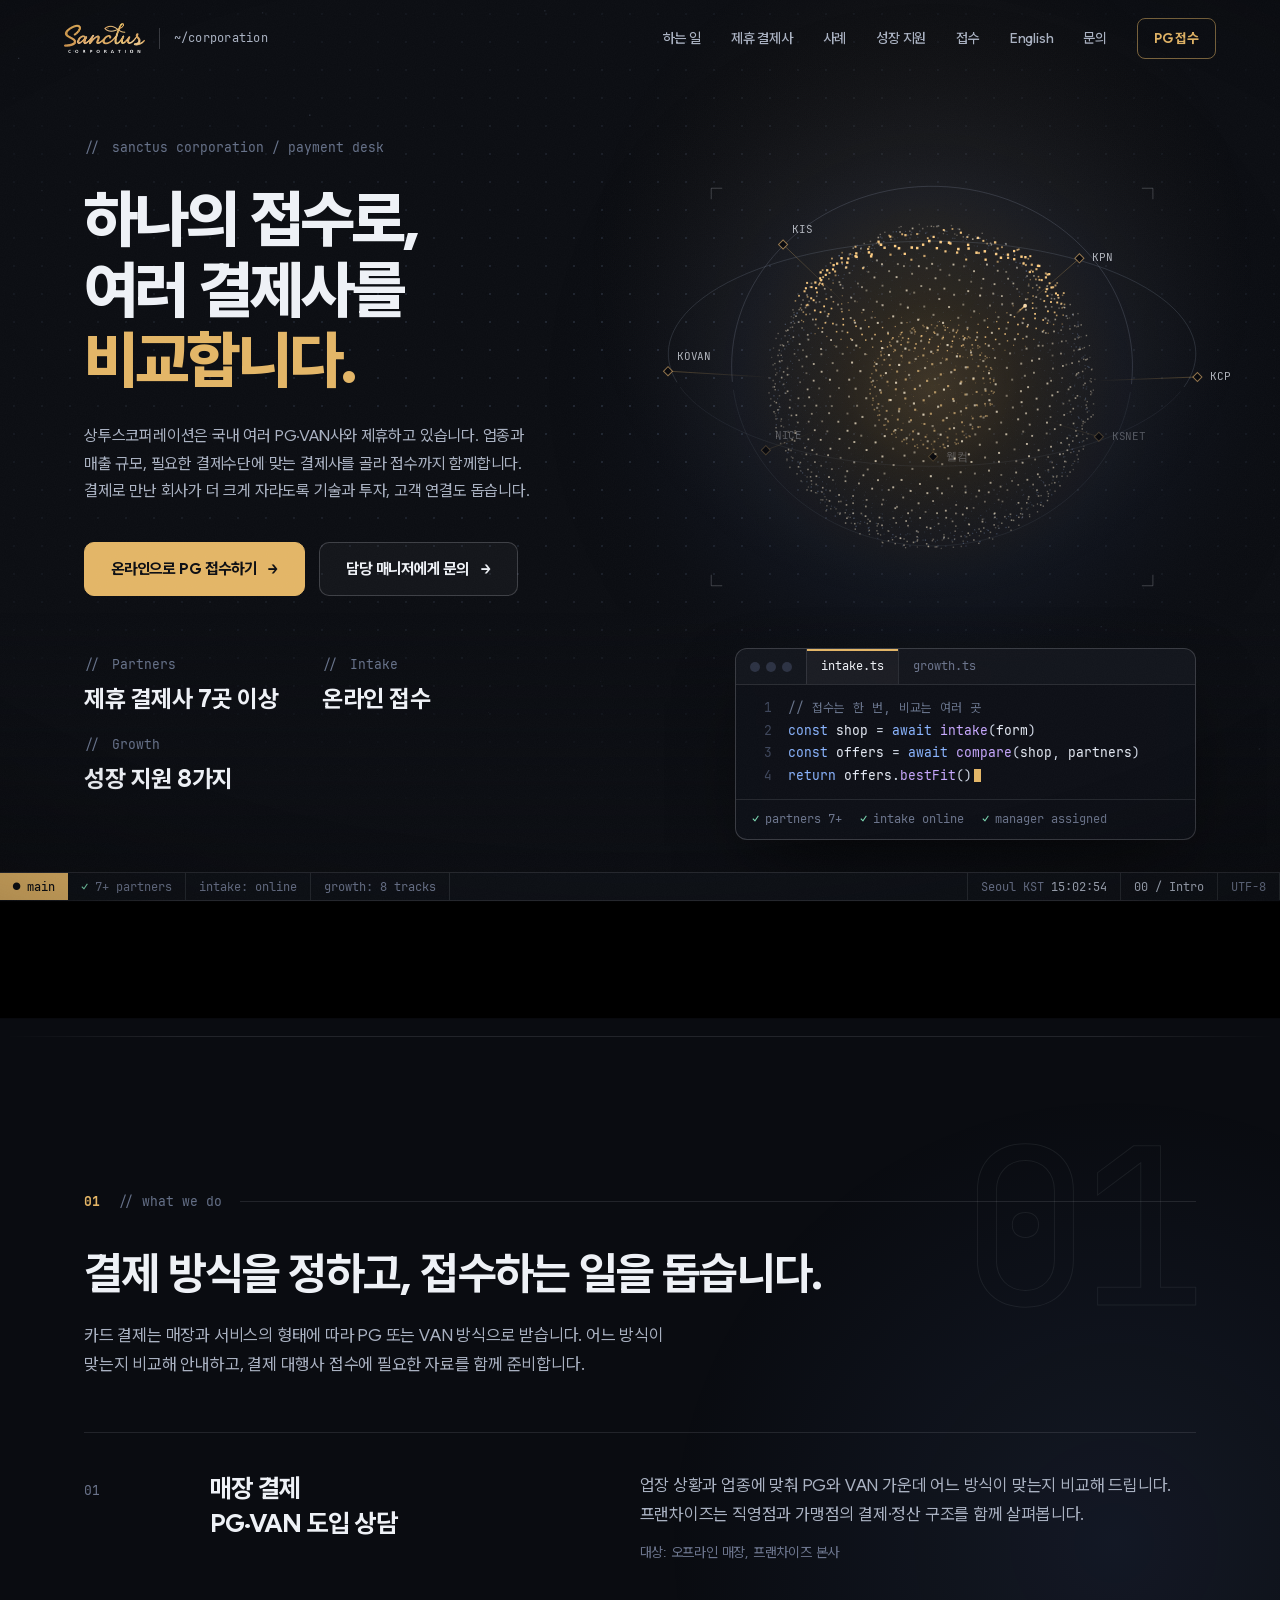
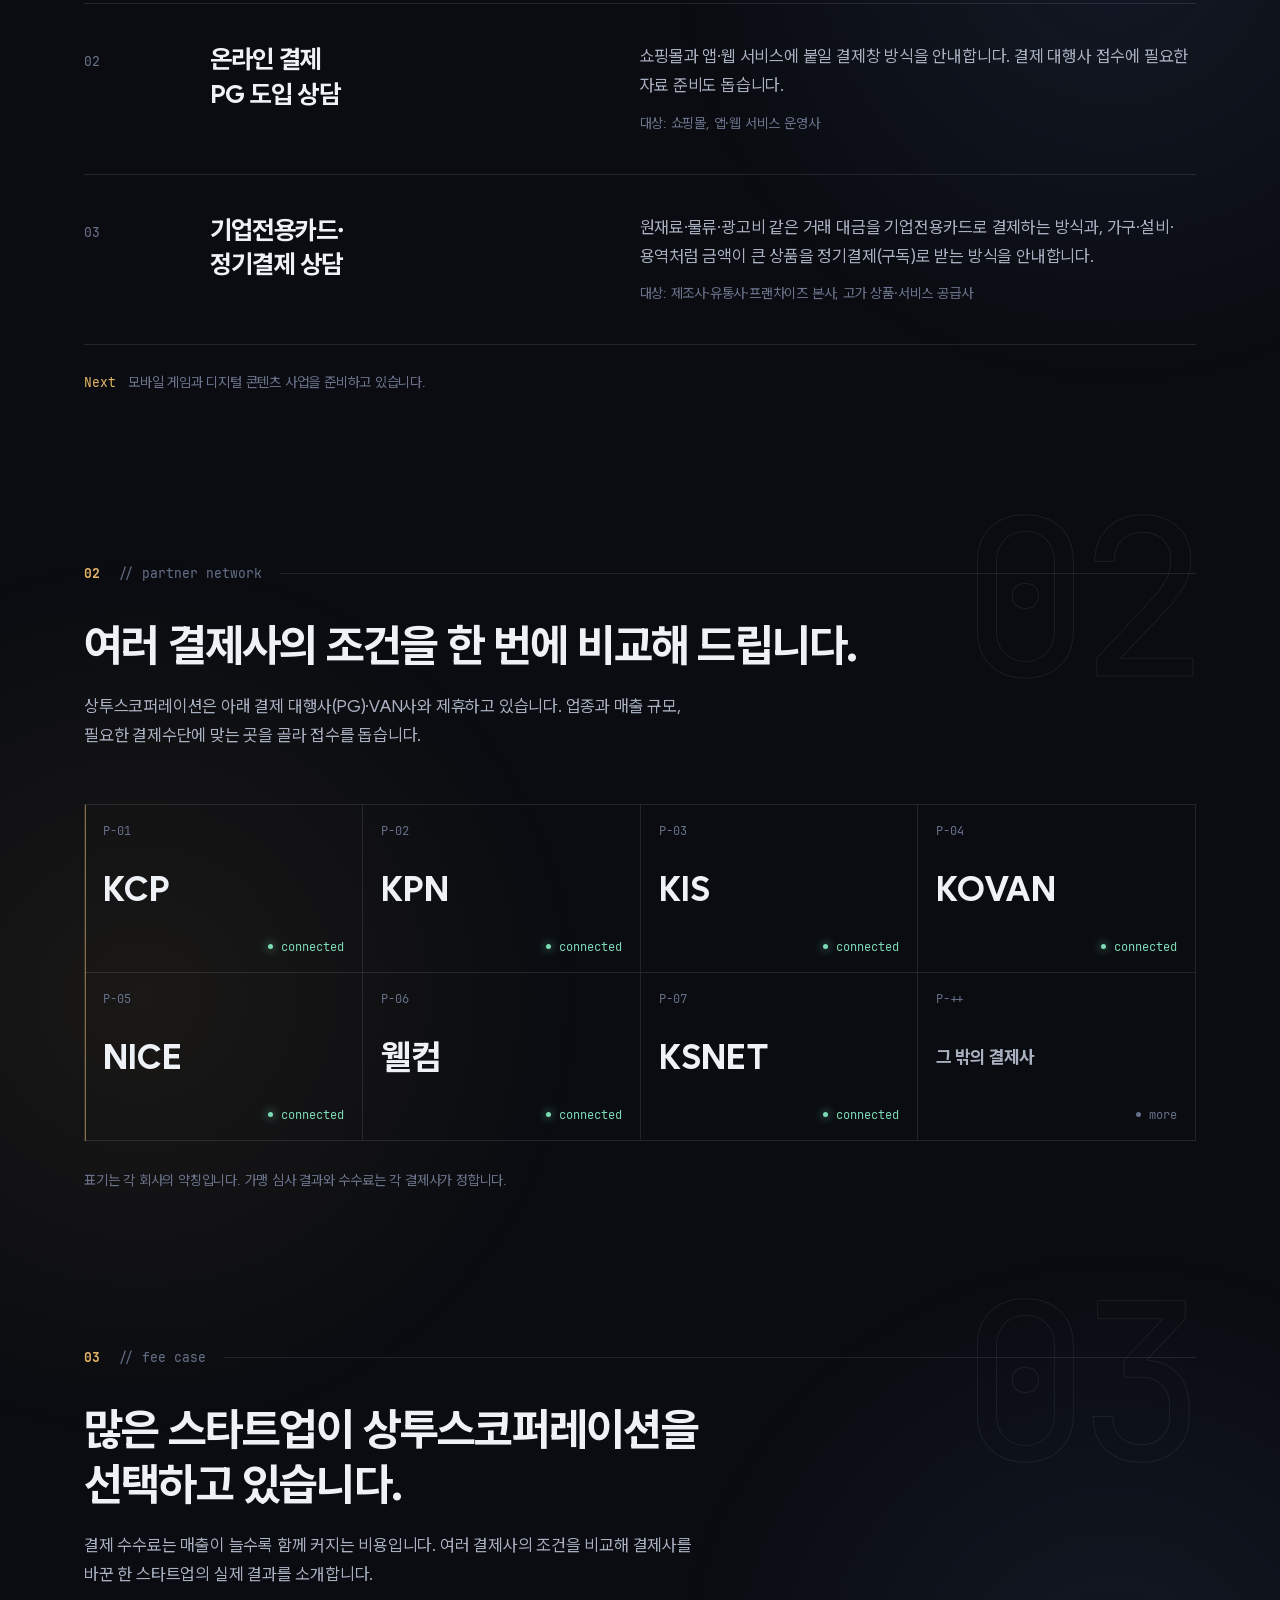
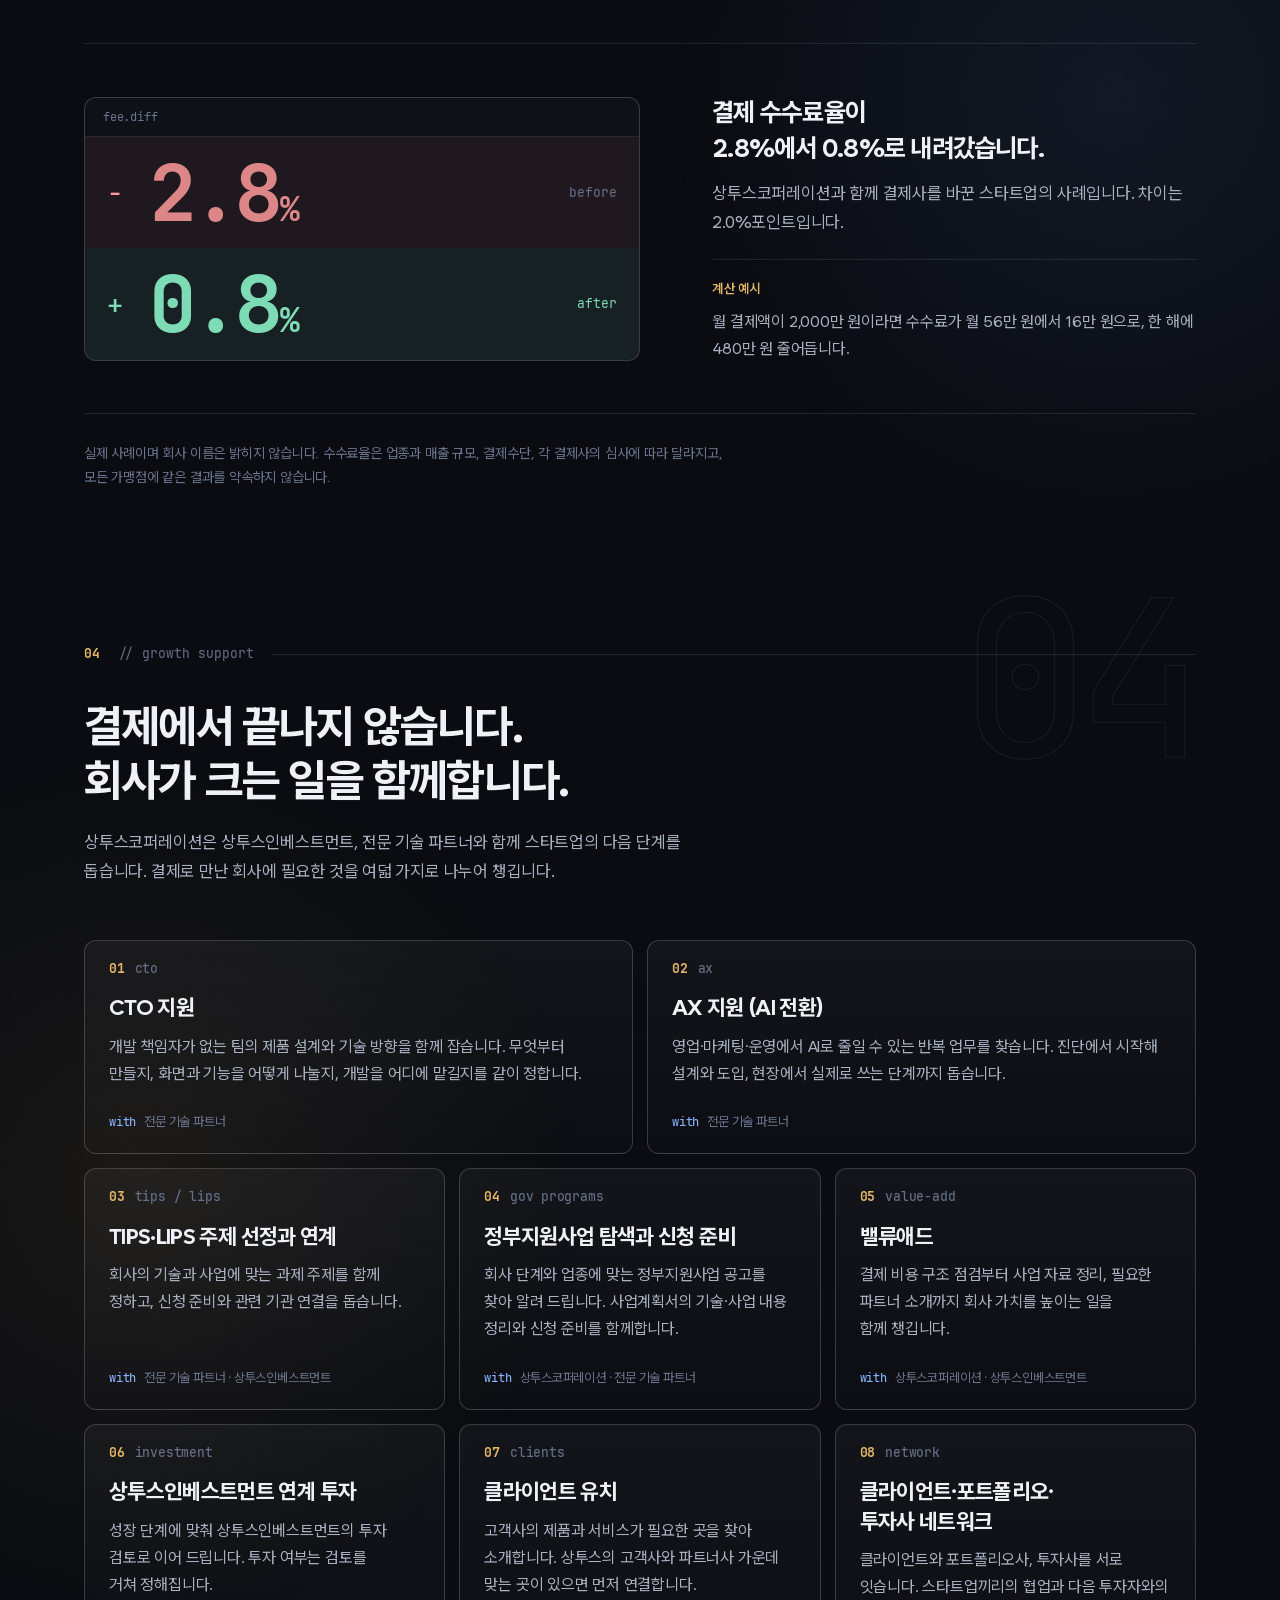
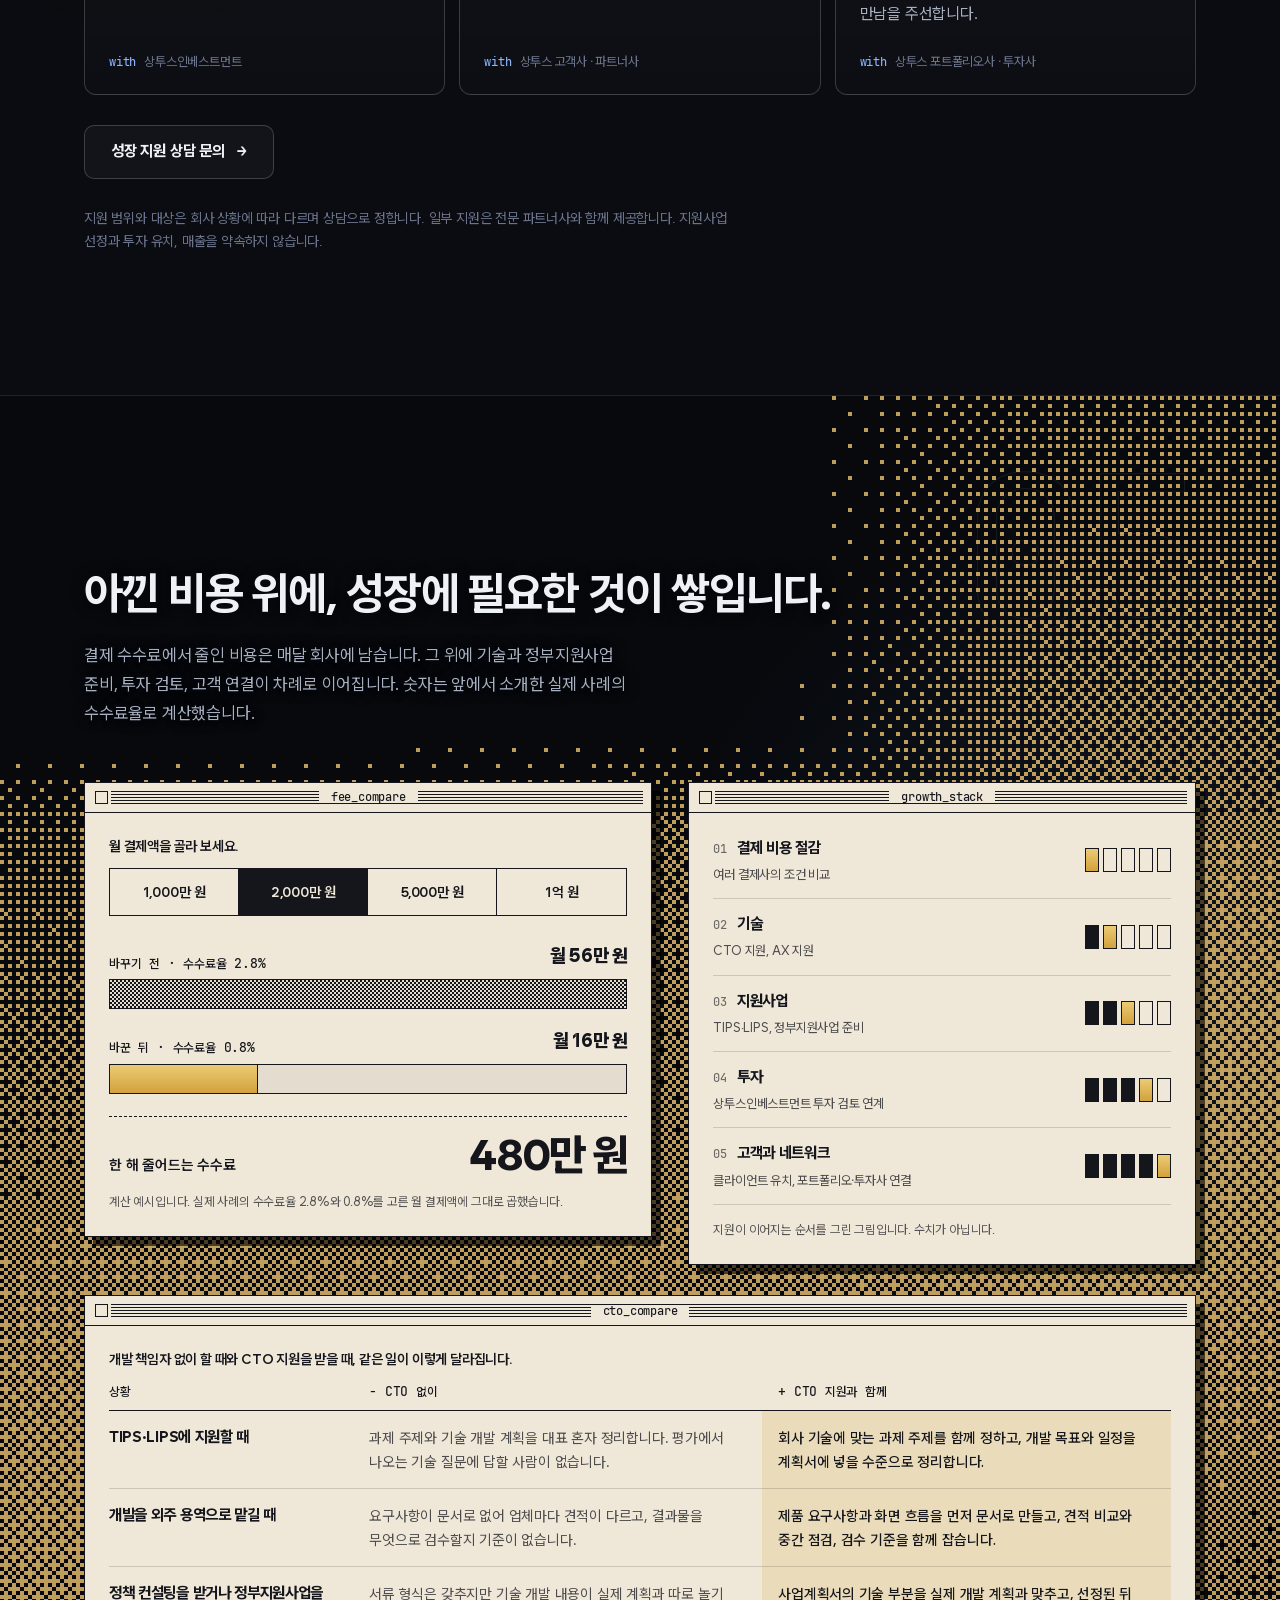
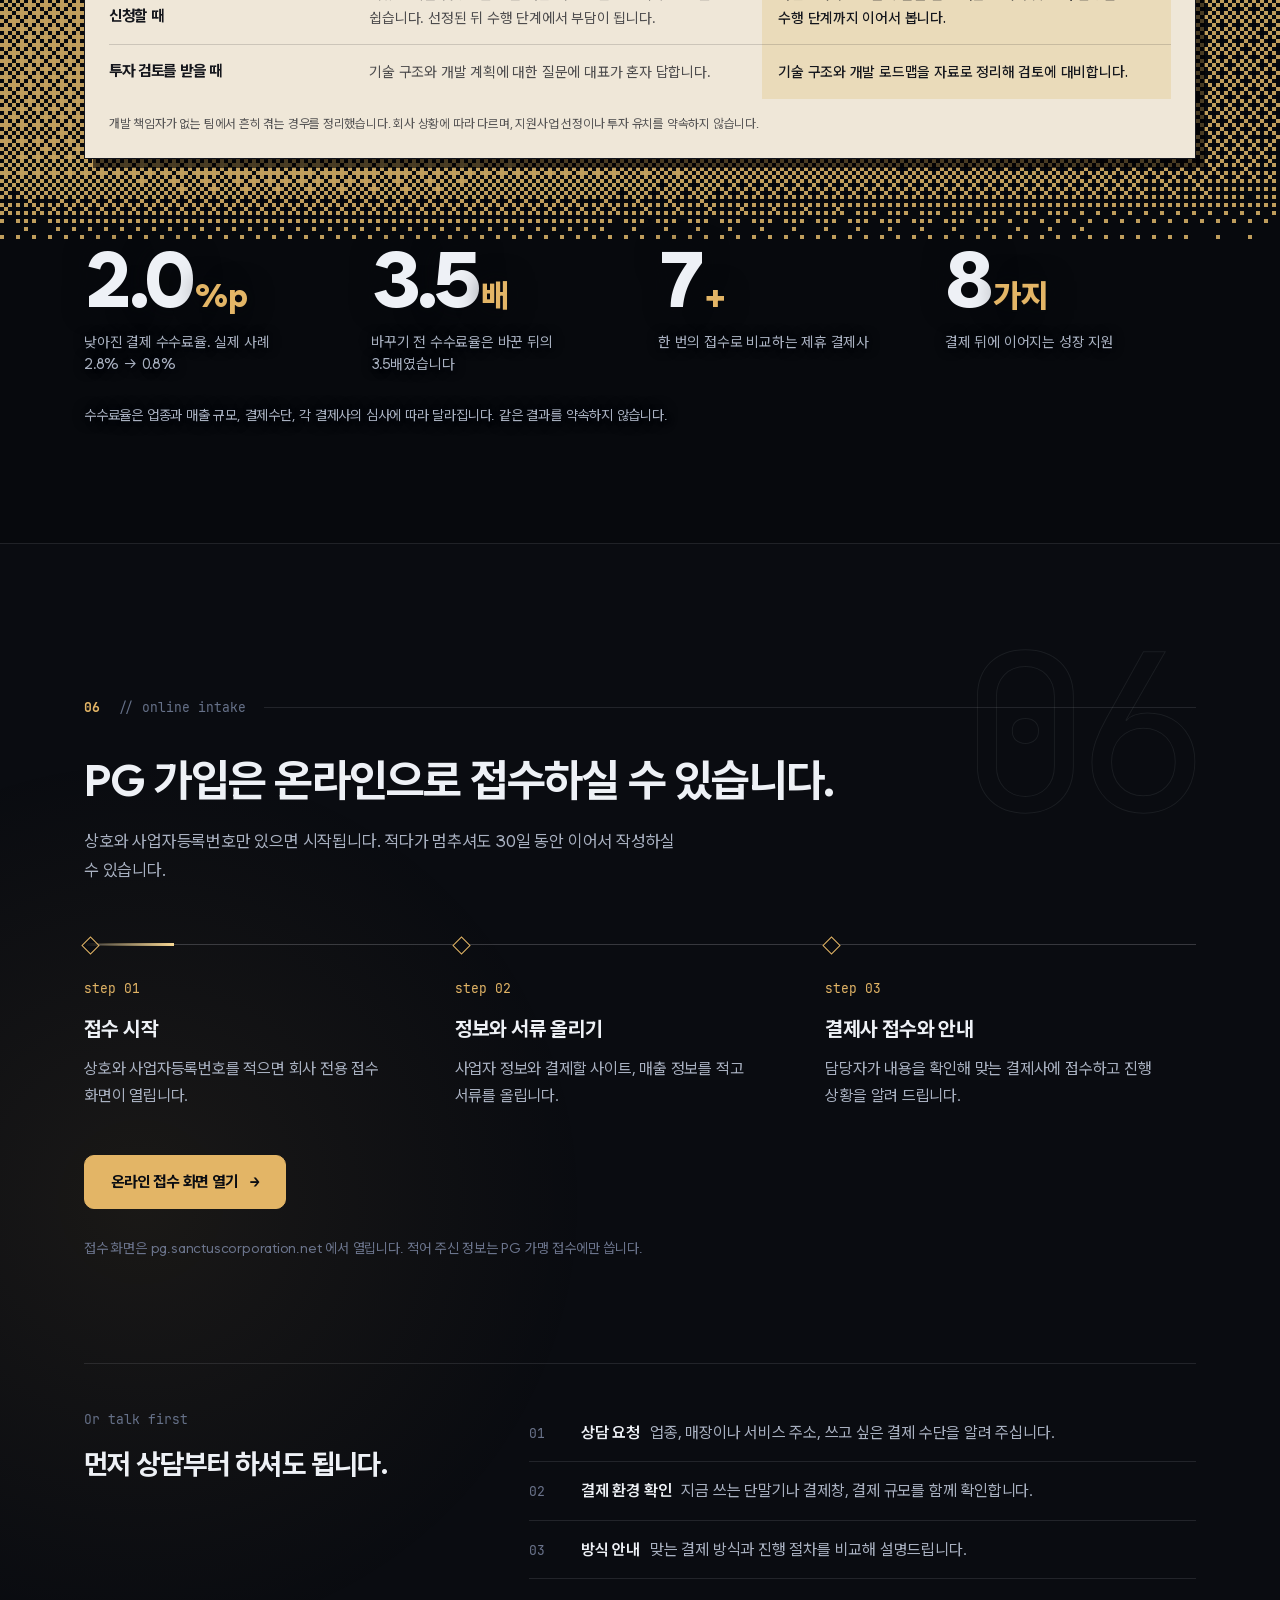
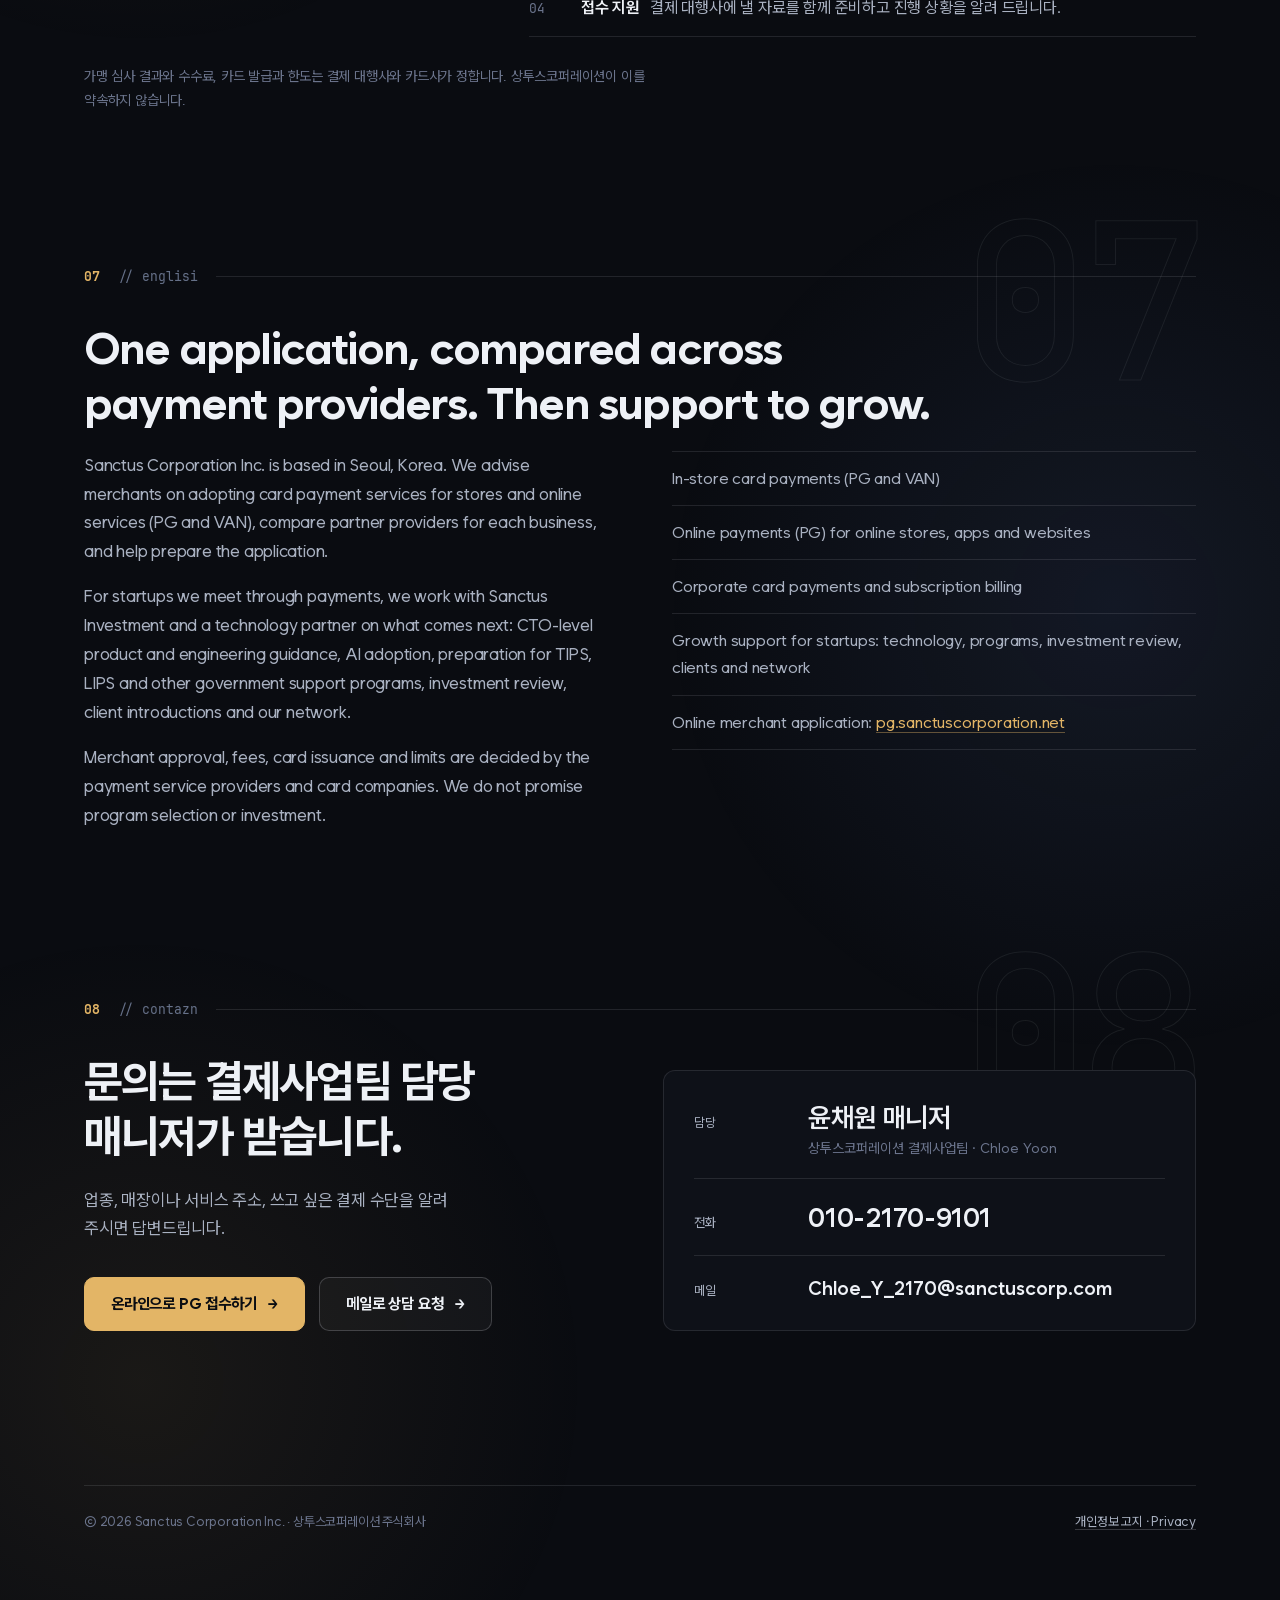
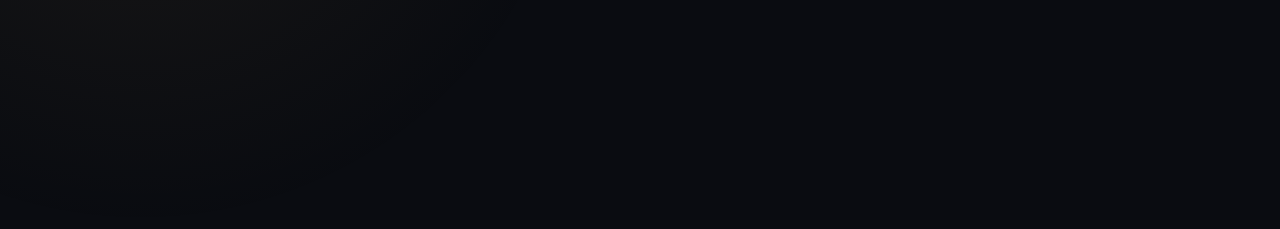
==== commit 3c08ae9f: "feat: 금색 보정, 정부지원사업 카드(성장 지원 8가지), CTO 비교표 창 - 강조색을 로고 금색에 맞추고 막대·점묘를 금색으로 - 04 성장 지원에 정부지원사업 탐색과 신청" ====
--- a/index.html
+++ b/index.html
@@ -4,7 +4,7 @@
 <meta charset="utf-8">
 <meta name="viewport" content="width=device-width,initial-scale=1,viewport-fit=cover">
 <title>상투스코퍼레이션 | 결제사 비교·접수와 스타트업 성장 지원 · Sanctus Corporation</title>
-<meta name="description" content="상투스코퍼레이션은 국내 여러 PG·VAN사와 제휴해 업종과 매출에 맞는 결제사를 비교하고 접수까지 돕습니다. 결제로 만난 스타트업에는 CTO·AX 지원, TIPS·LIPS 주제 선정, 투자 검토 연계, 고객·네트워크 연결을 함께합니다.">
+<meta name="description" content="상투스코퍼레이션은 국내 여러 PG·VAN사와 제휴해 업종과 매출에 맞는 결제사를 비교하고 접수까지 돕습니다. 결제로 만난 스타트업에는 CTO·AX 지원, TIPS·LIPS 주제 선정, 정부지원사업 준비, 투자 검토 연계, 고객·네트워크 연결을 함께합니다.">
 <meta name="theme-color" content="#0a0c11">
 <link rel="canonical" href="https://sanctuscorporation.com/">
 <link rel="icon" href="favicon.svg" type="image/svg+xml">
@@ -50,7 +50,7 @@
   <span class="seg br">● main</span>
   <span class="seg"><i class="ok">✓</i>7+ partners</span>
   <span class="seg">intake: online</span>
-  <span class="seg">growth: 7 tracks</span>
+  <span class="seg">growth: 8 tracks</span>
   <span class="sp"></span>
   <span class="seg">Seoul KST <b id="kst">--:--:--</b></span>
   <span class="seg"><b id="where">00 / Intro</b></span>
@@ -76,7 +76,7 @@
         <ul class="read rv" style="--d:9">
           <li><span class="mono">Partners</span><b>제휴 결제사 7곳 이상</b></li>
           <li><span class="mono">Intake</span><b>온라인 접수</b></li>
-          <li><span class="mono">Growth</span><b>성장 지원 7가지</b></li>
+          <li><span class="mono">Growth</span><b>성장 지원 8가지</b></li>
         </ul>
       </div>
       <div class="ide rv" style="--d:6" aria-hidden="true">
@@ -160,7 +160,7 @@
     <div class="sec">
       <div class="sec-h rv"><span class="mono n">04</span><span class="mono" data-decode>Growth support</span></div>
       <h2 class="rv">결제에서 끝나지 않습니다. <span class="nb">회사가 크는 일을 함께합니다.</span></h2>
-      <p class="sub rv">상투스코퍼레이션은 상투스인베스트먼트, 전문 기술 파트너와 함께 스타트업의 다음 단계를 돕습니다. 결제로 만난 회사에 필요한 것을 일곱 가지로 나누어 챙깁니다.</p>
+      <p class="sub rv">상투스코퍼레이션은 상투스인베스트먼트, 전문 기술 파트너와 함께 스타트업의 다음 단계를 돕습니다. 결제로 만난 회사에 필요한 것을 여덟 가지로 나누어 챙깁니다.</p>
       <div class="grow">
         <article class="gcard w rv">
           <span class="tag"><b>01</b>cto</span>
@@ -181,26 +181,32 @@
           <span class="with">전문 기술 파트너 · 상투스인베스트먼트</span>
         </article>
         <article class="gcard rv" style="--d:1">
-          <span class="tag"><b>04</b>value-add</span>
+          <span class="tag"><b>04</b>gov programs</span>
+          <h3>정부지원사업 탐색과 신청 준비</h3>
+          <p>회사 단계와 업종에 맞는 정부지원사업 공고를 찾아 알려 드립니다. 사업계획서의 기술·사업 내용 정리와 신청 준비를 함께합니다.</p>
+          <span class="with">상투스코퍼레이션 · 전문 기술 파트너</span>
+        </article>
+        <article class="gcard rv" style="--d:2">
+          <span class="tag"><b>05</b>value-add</span>
           <h3>밸류애드</h3>
           <p>결제 비용 구조 점검부터 사업 자료 정리, 필요한 파트너 소개까지 회사 가치를 높이는 일을 함께 챙깁니다.</p>
           <span class="with">상투스코퍼레이션 · 상투스인베스트먼트</span>
         </article>
-        <article class="gcard rv" style="--d:2">
-          <span class="tag"><b>05</b>investment</span>
+        <article class="gcard rv">
+          <span class="tag"><b>06</b>investment</span>
           <h3>상투스인베스트먼트 연계 투자</h3>
           <p>성장 단계에 맞춰 상투스인베스트먼트의 투자 검토로 이어 드립니다. 투자 여부는 검토를 거쳐 정해집니다.</p>
           <span class="with">상투스인베스트먼트</span>
         </article>
-        <article class="gcard w rv">
-          <span class="tag"><b>06</b>clients</span>
+        <article class="gcard rv" style="--d:1">
+          <span class="tag"><b>07</b>clients</span>
           <h3>클라이언트 유치</h3>
           <p>고객사의 제품과 서비스가 필요한 곳을 찾아 소개합니다. 상투스의 고객사와 파트너사 가운데 맞는 곳이 있으면 먼저 연결합니다.</p>
           <span class="with">상투스 고객사 · 파트너사</span>
         </article>
-        <article class="gcard w rv" style="--d:1">
-          <span class="tag"><b>07</b>network</span>
-          <h3>클라이언트·포트폴리오·투자사 네트워크</h3>
+        <article class="gcard rv" style="--d:2">
+          <span class="tag"><b>08</b>network</span>
+          <h3><span class="nb">클라이언트·포트폴리오·</span><span class="nb">투자사 네트워크</span></h3>
           <p>클라이언트와 포트폴리오사, 투자사를 서로 잇습니다. 스타트업끼리의 협업과 다음 투자자와의 만남을 주선합니다.</p>
           <span class="with">상투스 포트폴리오사 · 투자사</span>
         </article>
@@ -215,7 +221,7 @@
     <div class="sec">
       <div class="sec-h rv"><span class="mono n">05</span><span class="mono" data-decode>Growth value</span></div>
       <h2 class="rv">아낀 비용 위에, <span class="nb">성장에 필요한 것이 쌓입니다.</span></h2>
-      <p class="sub rv">결제 수수료에서 줄인 비용은 매달 회사에 남습니다. 그 위에 기술과 지원사업 준비, 투자 검토, 고객 연결이 차례로 이어집니다. 숫자는 앞에서 소개한 실제 사례의 수수료율로 계산했습니다.</p>
+      <p class="sub rv">결제 수수료에서 줄인 비용은 매달 회사에 남습니다. 그 위에 기술과 정부지원사업 준비, 투자 검토, 고객 연결이 차례로 이어집니다. 숫자는 앞에서 소개한 실제 사례의 수수료율로 계산했습니다.</p>
       <div class="wins">
         <div class="win rv" id="calc">
           <div class="win-bar"><i></i><span>fee_compare</span></div>
@@ -239,19 +245,35 @@
             <ol class="stack">
               <li><strong>결제 비용 절감</strong><small>여러 결제사의 조건 비교</small><span class="blk" aria-hidden="true"><i class="new"></i><i></i><i></i><i></i><i></i></span></li>
               <li><strong>기술</strong><small>CTO 지원, AX 지원</small><span class="blk" aria-hidden="true"><i class="on"></i><i class="new"></i><i></i><i></i><i></i></span></li>
-              <li><strong>지원사업</strong><small>TIPS·LIPS 주제 선정과 준비</small><span class="blk" aria-hidden="true"><i class="on"></i><i class="on"></i><i class="new"></i><i></i><i></i></span></li>
+              <li><strong>지원사업</strong><small>TIPS·LIPS, 정부지원사업 준비</small><span class="blk" aria-hidden="true"><i class="on"></i><i class="on"></i><i class="new"></i><i></i><i></i></span></li>
               <li><strong>투자</strong><small>상투스인베스트먼트 투자 검토 연계</small><span class="blk" aria-hidden="true"><i class="on"></i><i class="on"></i><i class="on"></i><i class="new"></i><i></i></span></li>
               <li><strong>고객과 네트워크</strong><small>클라이언트 유치, 포트폴리오·투자사 연결</small><span class="blk" aria-hidden="true"><i class="on"></i><i class="on"></i><i class="on"></i><i class="on"></i><i class="new"></i></span></li>
             </ol>
             <p class="win-note">지원이 이어지는 순서를 그린 그림입니다. 수치가 아닙니다.</p>
           </div>
         </div>
+        <div class="win full rv" id="cto-cmp">
+          <div class="win-bar"><i></i><span>cto_compare</span></div>
+          <div class="win-body">
+            <p class="win-q">개발 책임자 없이 할 때와 CTO 지원을 받을 때, 같은 일이 이렇게 달라집니다.</p>
+            <table class="cmp">
+              <thead><tr><th scope="col">상황</th><th scope="col">− CTO 없이</th><th scope="col">+ CTO 지원과 함께</th></tr></thead>
+              <tbody>
+                <tr><th scope="row">TIPS·LIPS에 지원할 때</th><td class="no">과제 주제와 기술 개발 계획을 대표 혼자 정리합니다. 평가에서 나오는 기술 질문에 답할 사람이 없습니다.</td><td class="yes">회사 기술에 맞는 과제 주제를 함께 정하고, 개발 목표와 일정을 계획서에 넣을 수준으로 정리합니다.</td></tr>
+                <tr><th scope="row">개발을 외주 용역으로 맡길 때</th><td class="no">요구사항이 문서로 없어 업체마다 견적이 다르고, 결과물을 무엇으로 검수할지 기준이 없습니다.</td><td class="yes">제품 요구사항과 화면 흐름을 먼저 문서로 만들고, 견적 비교와 중간 점검, 검수 기준을 함께 잡습니다.</td></tr>
+                <tr><th scope="row">정책 컨설팅을 받거나 정부지원사업을 신청할 때</th><td class="no">서류 형식은 갖추지만 기술 개발 내용이 실제 계획과 따로 놀기 쉽습니다. 선정된 뒤 수행 단계에서 부담이 됩니다.</td><td class="yes">사업계획서의 기술 부분을 실제 개발 계획과 맞추고, 선정된 뒤 수행 단계까지 이어서 봅니다.</td></tr>
+                <tr><th scope="row">투자 검토를 받을 때</th><td class="no">기술 구조와 개발 계획에 대한 질문에 대표가 혼자 답합니다.</td><td class="yes">기술 구조와 개발 로드맵을 자료로 정리해 검토에 대비합니다.</td></tr>
+              </tbody>
+            </table>
+            <p class="win-note">개발 책임자가 없는 팀에서 흔히 겪는 경우를 정리했습니다. 회사 상황에 따라 다르며, 지원사업 선정이나 투자 유치를 약속하지 않습니다.</p>
+          </div>
+        </div>
       </div>
       <ul class="bigs rv">
         <li><b>2.0<i>%p</i></b><span>낮아진 결제 수수료율. 실제 사례 2.8% → 0.8%</span></li>
         <li><b>3.5<i>배</i></b><span>바꾸기 전 수수료율은 바꾼 뒤의 3.5배였습니다</span></li>
         <li><b>7<i>+</i></b><span>한 번의 접수로 비교하는 제휴 결제사</span></li>
-        <li><b>7<i>가지</i></b><span>결제 뒤에 이어지는 성장 지원</span></li>
+        <li><b>8<i>가지</i></b><span>결제 뒤에 이어지는 성장 지원</span></li>
       </ul>
       <p class="fine rv">수수료율은 업종과 매출 규모, 결제수단, 각 결제사의 심사에 따라 달라집니다. 같은 결과를 약속하지 않습니다.</p>
     </div>
@@ -293,7 +315,7 @@
       <div class="en rv">
         <div>
           <p>Sanctus Corporation Inc. is based in Seoul, Korea. We advise merchants on adopting card payment services for stores and online services (PG and VAN), compare partner providers for each business, and help prepare the application.</p>
-          <p>For startups we meet through payments, we work with Sanctus Investment and a technology partner on what comes next: CTO-level product and engineering guidance, AI adoption, preparation for the TIPS and LIPS programs, investment review, client introductions and our network.</p>
+          <p>For startups we meet through payments, we work with Sanctus Investment and a technology partner on what comes next: CTO-level product and engineering guidance, AI adoption, preparation for TIPS, LIPS and other government support programs, investment review, client introductions and our network.</p>
           <p>Merchant approval, fees, card issuance and limits are decided by the payment service providers and card companies. We do not promise program selection or investment.</p>
         </div>
         <ul>
--- a/site.css
+++ b/site.css
@@ -7,7 +7,7 @@
 :root{
   --bg:#0a0c11; --bg-2:#0e1118; --ink:#eef1f6; --soft:#a9b1c1; --mute:#6b748c;
   --line:rgba(232,236,244,.11); --line-2:rgba(232,236,244,.2);
-  --amber:#e0a963; --amber-hi:#ffc97a; --ice:#9db9e8;
+  --amber:#e3b566; --amber-hi:#f8d894; --ice:#9db9e8;
   --kw:#8ab4ff; --fn:#c8a8ff; --num:#7ddbb5; --com:#667189; --del:#ff9a9a;
   --sans:"Wanted Sans",-apple-system,BlinkMacSystemFont,"Apple SD Gothic Neo","Malgun Gothic","Noto Sans KR",sans-serif;
   --mono:"JetBrains Mono","Wanted Sans",ui-monospace,Consolas,monospace;
@@ -40,7 +40,7 @@
   background-image:linear-gradient(rgba(157,185,232,.055) 1px,transparent 1px),linear-gradient(90deg,rgba(157,185,232,.055) 1px,transparent 1px);
   background-size:96px 96px;background-position:calc(50% + 48px) 0;
   -webkit-mask-image:radial-gradient(95% 75% at 50% 42%,#000 0,transparent 80%);mask-image:radial-gradient(95% 75% at 50% 42%,#000 0,transparent 80%)}
-.spot{position:fixed;inset:0;z-index:-1;pointer-events:none;background:radial-gradient(520px circle at var(--mx,72%) var(--my,30%),rgba(224,169,99,.075),transparent 65%)}
+.spot{position:fixed;inset:0;z-index:-1;pointer-events:none;background:radial-gradient(520px circle at var(--mx,72%) var(--my,30%),rgba(227,181,102,.075),transparent 65%)}
 
 /* 위쪽 띠 */
 .top{position:fixed;left:0;right:0;top:0;z-index:50;display:flex;align-items:center;justify-content:space-between;gap:24px;padding:18px var(--pad);transition:background .4s,backdrop-filter .4s,border-color .4s;border-bottom:1px solid transparent}
@@ -53,7 +53,7 @@
 .nav a:hover{color:var(--ink)}
 .nav a:not(.cta)::after{content:"";position:absolute;left:0;right:0;bottom:0;height:1px;background:var(--amber);transform:scaleX(0);transform-origin:left;transition:transform .35s var(--ease)}
 .nav a:not(.cta):hover::after{transform:scaleX(1)}
-.nav .cta{color:var(--amber);border:1px solid rgba(224,169,99,.5);padding:8px 16px;font-size:13.5px;transition:background .25s,color .25s}
+.nav .cta{color:var(--amber);border:1px solid rgba(227,181,102,.5);padding:8px 16px;font-size:13.5px;transition:background .25s,color .25s}
 .nav .cta:hover{background:var(--amber);color:#0b0d12}
 
 /* 아래쪽 계기 줄 (넓은 화면만) */
@@ -91,7 +91,7 @@
 section{position:relative}
 main>section:not(.hero){counter-increment:s}
 main>section:not(.hero)::before{content:"";position:absolute;z-index:-1;pointer-events:none;width:min(70vw,900px);aspect-ratio:1;top:6%;right:-22vw;background:radial-gradient(closest-side,rgba(96,128,200,.11),transparent)}
-main>section:not(.hero):nth-of-type(odd)::before{right:auto;left:-24vw;top:18%;background:radial-gradient(closest-side,rgba(224,169,99,.075),transparent)}
+main>section:not(.hero):nth-of-type(odd)::before{right:auto;left:-24vw;top:18%;background:radial-gradient(closest-side,rgba(227,181,102,.075),transparent)}
 .sec{position:relative;max-width:var(--max);margin:0 auto;padding:clamp(88px,12vw,168px) var(--pad) 0}
 .sec::before{content:"0" counter(s);position:absolute;z-index:-1;right:var(--pad);top:clamp(58px,8vw,116px);font-family:var(--mono);font-weight:300;font-size:clamp(6.5rem,17vw,15rem);line-height:.8;letter-spacing:-.06em;color:transparent;-webkit-text-stroke:1px rgba(232,236,244,.075);pointer-events:none}
 .sec-h{display:flex;align-items:center;gap:18px;margin-bottom:34px}
@@ -126,13 +126,13 @@
 
 /* 02 제휴 결제사 */
 .net{position:relative;overflow:hidden;display:grid;grid-template-columns:repeat(4,1fr);border-top:1px solid var(--line);border-left:1px solid var(--line)}
-.net::after{content:"";position:absolute;top:0;bottom:0;left:-90px;width:90px;pointer-events:none;border-right:1px solid rgba(255,201,122,.5);background:linear-gradient(90deg,transparent,rgba(224,169,99,.07));animation:sweep 8s cubic-bezier(.4,0,.2,1) infinite}
+.net::after{content:"";position:absolute;top:0;bottom:0;left:-90px;width:90px;pointer-events:none;border-right:1px solid rgba(255,201,122,.5);background:linear-gradient(90deg,transparent,rgba(227,181,102,.07));animation:sweep 8s cubic-bezier(.4,0,.2,1) infinite}
 @keyframes sweep{0%{left:-90px;opacity:0}8%{opacity:1}62%{opacity:1}70%,100%{left:100%;opacity:0}}
 .cell{position:relative;min-height:168px;padding:16px 18px;border-right:1px solid var(--line);border-bottom:1px solid var(--line);display:flex;flex-direction:column;justify-content:space-between;overflow:hidden;transition:background .5s}
 .cell::before,.cell::after{content:"";position:absolute;width:12px;height:12px;border:1px solid var(--amber);opacity:0;transition:opacity .35s,transform .45s var(--ease)}
 .cell::before{left:8px;top:8px;border-right:0;border-bottom:0;transform:translate(6px,6px)}
 .cell::after{right:8px;bottom:8px;border-left:0;border-top:0;transform:translate(-6px,-6px)}
-.cell:hover{background:radial-gradient(120% 120% at 50% 100%,rgba(224,169,99,.11),transparent 70%)}
+.cell:hover{background:radial-gradient(120% 120% at 50% 100%,rgba(227,181,102,.11),transparent 70%)}
 .cell:hover::before,.cell:hover::after{opacity:1;transform:none}
 .cell .mono{font-size:10px}
 .cell strong{font-weight:300;font-size:clamp(1.5rem,2.7vw,2.3rem);letter-spacing:.03em;line-height:1.1;transition:color .35s,letter-spacing .5s var(--ease)}
@@ -149,7 +149,7 @@
 .case-n b{font-weight:300;font-size:clamp(3.6rem,9.6vw,8.4rem);line-height:.86;letter-spacing:-.05em;font-variant-numeric:tabular-nums}
 .case-n b i{display:inline-block;font-style:normal;font-size:.42em;letter-spacing:0;margin-left:.06em}
 .case-n .was b{color:var(--mute);text-decoration:line-through;text-decoration-thickness:1px;text-decoration-color:rgba(232,236,244,.4)}
-.case-n .now b{color:var(--amber);text-shadow:0 0 44px rgba(224,169,99,.35)}
+.case-n .now b{color:var(--amber);text-shadow:0 0 44px rgba(227,181,102,.35)}
 .case-n .now .mono{color:var(--amber)}
 .case-n .arw{font-family:var(--mono);font-size:clamp(1.3rem,2.6vw,2.2rem);color:var(--amber);padding-bottom:.5em}
 .case-t h3{font-weight:400;font-size:clamp(1.22rem,2vw,1.6rem);letter-spacing:-.02em;line-height:1.4;margin:0 0 12px}
@@ -179,7 +179,7 @@
 .en p{margin:0 0 16px;color:var(--soft)}
 .en ul{margin:0;padding:0;list-style:none;border-top:1px solid var(--line)}
 .en li{padding:13px 0;border-bottom:1px solid var(--line);color:var(--soft);font-size:16px}
-.en a{color:var(--amber);text-decoration:none;border-bottom:1px solid rgba(224,169,99,.4)}
+.en a{color:var(--amber);text-decoration:none;border-bottom:1px solid rgba(227,181,102,.4)}
 .en a:hover{color:var(--amber-hi);border-color:var(--amber-hi)}
 
 /* 06 문의 */
@@ -211,8 +211,8 @@
 .doc ul{padding-left:1.1em}
 .doc .lead{font-size:1.1rem;color:var(--ink)}
 .doc hr{border:0;border-top:1px solid var(--line);margin:64px 0 0}
-.doc a{color:var(--amber);text-decoration:none;border-bottom:1px solid rgba(224,169,99,.4)}
-.code404{font-family:var(--mono);font-size:clamp(5rem,20vw,12rem);font-weight:300;line-height:1;letter-spacing:-.04em;color:transparent;-webkit-text-stroke:1px rgba(224,169,99,.55);margin:0}
+.doc a{color:var(--amber);text-decoration:none;border-bottom:1px solid rgba(227,181,102,.4)}
+.code404{font-family:var(--mono);font-size:clamp(5rem,20vw,12rem);font-weight:300;line-height:1;letter-spacing:-.04em;color:transparent;-webkit-text-stroke:1px rgba(227,181,102,.55);margin:0}
 
 /* 등장 */
 .js .rv{opacity:0;transform:translateY(22px);filter:blur(8px);transition:opacity 1s var(--ease),transform 1s var(--ease),filter 1s var(--ease);transition-delay:calc(var(--d,0)*90ms)}
@@ -366,7 +366,7 @@
 .grow{display:grid;grid-template-columns:repeat(12,1fr);gap:14px}
 .gcard{grid-column:span 4;display:flex;flex-direction:column;gap:10px;padding:22px 24px 20px;border:1px solid var(--line-2);border-radius:12px;background:linear-gradient(180deg,rgba(255,255,255,.04),rgba(255,255,255,.012));transition:border-color .3s,transform .45s var(--ease)}
 .gcard.w{grid-column:span 6}
-.gcard:hover{border-color:rgba(224,169,99,.6);transform:translateY(-3px)}
+.gcard:hover{border-color:rgba(227,181,102,.6);transform:translateY(-3px)}
 .gcard .tag{display:flex;align-items:center;gap:10px;font:500 12.5px/1 var(--mono);color:var(--com)}
 .gcard .tag b{font-weight:700;color:var(--amber)}
 .gcard h3{margin:8px 0 0;font-weight:700;font-size:clamp(1.18rem,1.7vw,1.42rem);letter-spacing:-.03em;line-height:1.35}
@@ -380,7 +380,7 @@
 .val .sec{padding-top:clamp(72px,9vw,120px);padding-bottom:clamp(72px,9vw,118px)}
 .val .sec::before{top:clamp(44px,6vw,72px)}
 #dither{position:absolute;inset:0;width:100%;height:100%;z-index:-1;image-rendering:pixelated;image-rendering:crisp-edges}
-html:not(.js) .val{background-image:radial-gradient(rgba(224,169,99,.3) 1px,transparent 1.5px);background-size:6px 6px}
+html:not(.js) .val{background-image:radial-gradient(rgba(227,181,102,.3) 1px,transparent 1.5px);background-size:6px 6px}
 .wins{display:grid;grid-template-columns:minmax(0,1.12fr) minmax(0,1fr);gap:30px 36px;align-items:start}
 .win{--pp:#efe7d8;--ik:#14161c;background:var(--pp);color:var(--ik);border:1.5px solid var(--ik);box-shadow:9px 9px 0 rgba(0,0,0,.62)}
 .win :focus-visible{outline-color:#8a4d0c}
@@ -401,7 +401,7 @@
 .bar{grid-column:1/-1;height:30px;border:1.5px solid var(--ik);background:rgba(20,22,28,.05)}
 .bar i{display:block;height:100%;transform-origin:left;transition:transform 1.1s var(--ease) .25s}
 .bar.was i{background:repeating-conic-gradient(var(--ik) 0 25%,transparent 0 50%) 0 0/4px 4px}
-.bar.now i{background:#d8963f;border-right:1.5px solid var(--ik)}
+.bar.now i{background:linear-gradient(180deg,#eccb74,#d2a23c);border-right:1.5px solid var(--ik)}
 .js .win.rv:not(.in) .bar i{transform:scaleX(0)}
 .win-sum{display:flex;align-items:baseline;justify-content:space-between;gap:12px;margin:22px 0 0;padding-top:16px;border-top:1.5px dashed var(--ik);font-size:14.5px;font-weight:600;color:var(--ik)}
 .win-sum b{font-weight:800;font-size:clamp(1.9rem,3.4vw,2.7rem);letter-spacing:-.045em;line-height:1;font-variant-numeric:tabular-nums}
@@ -415,7 +415,7 @@
 .stack .blk{grid-row:1/span 2;grid-column:2;display:flex;gap:4px}
 .stack .blk i{width:14px;height:24px;border:1.5px solid var(--ik)}
 .stack .blk i.on{background:var(--ik)}
-.stack .blk i.new{background:#d8963f}
+.stack .blk i.new{background:linear-gradient(180deg,#eccb74,#d2a23c)}
 .bigs{list-style:none;margin:clamp(48px,6.5vw,84px) 0 0;padding:0;display:grid;grid-template-columns:repeat(4,1fr);gap:30px 36px}
 .bigs b{display:block;font-weight:800;font-size:clamp(2.8rem,6vw,5.2rem);line-height:1;letter-spacing:-.05em;font-variant-numeric:tabular-nums;text-shadow:0 2px 0 #07090d,0 0 26px #07090d}
 .bigs b i{font-style:normal;font-size:.42em;letter-spacing:0;margin-left:.08em;color:var(--amber)}
@@ -438,3 +438,26 @@
   .stack .blk i{width:11px}
 }
 @media (prefers-reduced-motion:reduce){.bar i{transition:none}.js .win.rv:not(.in) .bar i{transform:none}}
+
+/* ── 비교표 창 (cto_compare, 2026-11-12) ── */
+.win.full{grid-column:1/-1}
+html:not(.js) .win.full .win-q{display:block}
+.cmp{width:100%;border-collapse:collapse;table-layout:fixed}
+.cmp th,.cmp td{padding:15px 16px;border-top:1.5px solid rgba(20,22,28,.16);vertical-align:top;text-align:left;font-size:14.5px;line-height:1.62}
+.cmp thead th{border-top:0;border-bottom:1.5px solid var(--ik);padding-top:2px;padding-bottom:10px;font:500 12.5px/1.3 var(--mono)}
+.cmp thead th:first-child{width:23%;padding-left:0}
+.cmp tbody th{padding-left:0;font-weight:700;font-size:15.5px;letter-spacing:-.02em;line-height:1.45}
+.cmp td.no{color:rgba(20,22,28,.74)}
+.cmp td.yes{font-weight:500;background:rgba(214,168,66,.2)}
+@media (max-width:760px){
+  .cmp,.cmp tbody,.cmp tr,.cmp th,.cmp td{display:block;width:auto}
+  .cmp thead{position:absolute;width:1px;height:1px;overflow:hidden;clip-path:inset(50%)}
+  .cmp tbody tr{padding:16px 0;border-top:1.5px solid rgba(20,22,28,.16)}
+  .cmp tbody tr:first-child{border-top:0;padding-top:4px}
+  .cmp tbody th,.cmp td{border:0}
+  .cmp tbody th{padding:0 0 10px}
+  .cmp td{padding:10px 12px;font-size:14px}
+  .cmp td::before{display:block;margin-bottom:4px;font:500 12px/1.3 var(--mono);color:var(--ik)}
+  .cmp td.no::before{content:"− CTO 없이"}
+  .cmp td.yes::before{content:"+ CTO 지원과 함께"}
+}
